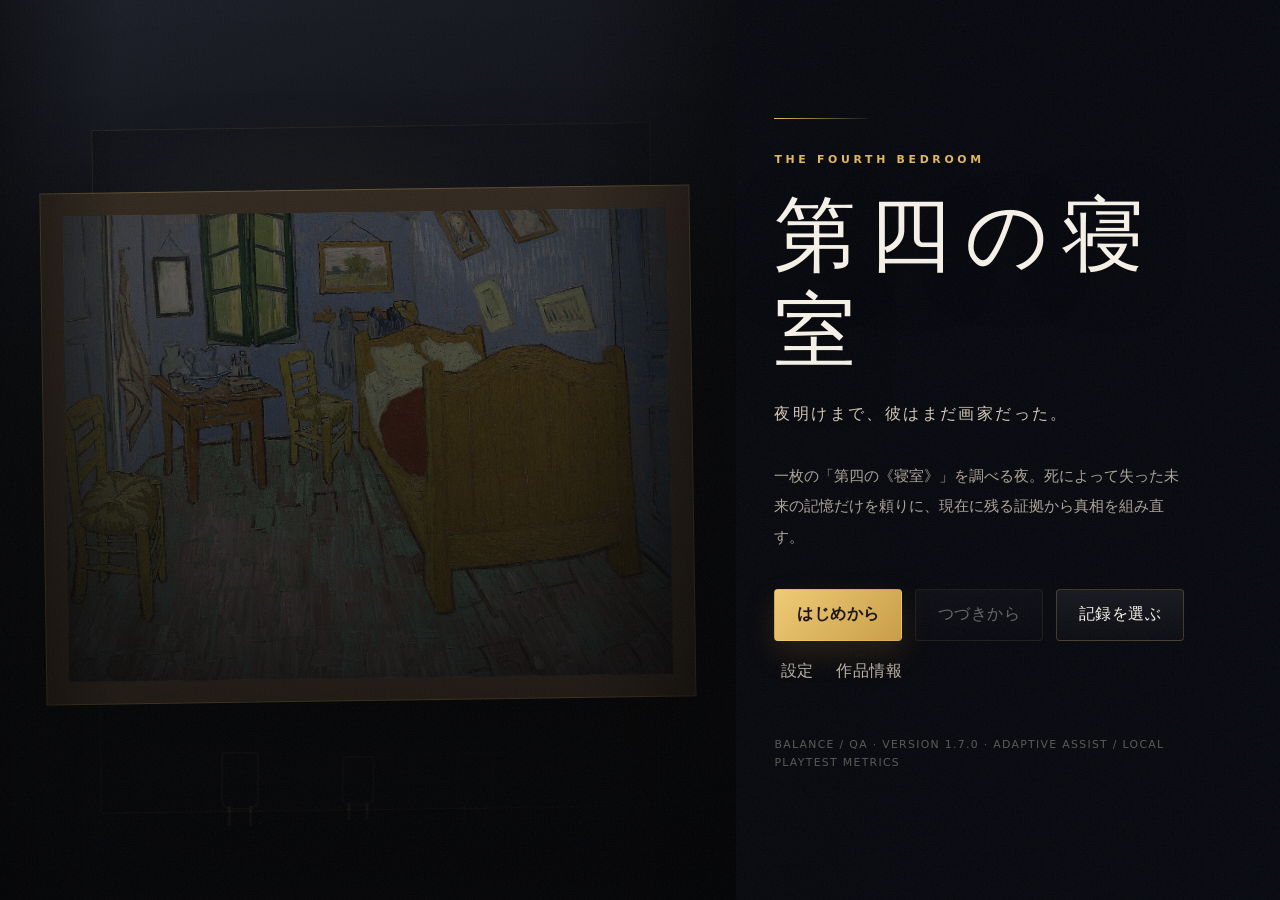
==== site/index.html @ 507192be "Add files via upload" ====
<!doctype html>
<html lang="ja">
<head>
  <meta charset="utf-8">
  <meta name="viewport" content="width=device-width, initial-scale=1, viewport-fit=cover">
  <meta name="theme-color" content="#11121a">
  <meta name="color-scheme" content="dark">
  <meta property="og:type" content="website">
  <meta property="og:locale" content="ja_JP">
  <meta property="og:title" content="第四の寝室">
  <meta property="og:description" content="実在する名画とその作者をめぐる、死に戻り型美術史サスペンス。">
  <link rel="icon" href="favicon.svg" type="image/svg+xml">
  <link rel="manifest" href="site.webmanifest">
  <meta name="description" content="実在する名画とその作者をめぐる、死に戻り型美術史サスペンス『第四の寝室』ブラウザゲーム。">
  <title>第四の寝室 — Production 1.7</title>
  <link rel="stylesheet" href="styles.css">
</head>
<body>
  <noscript>このゲームにはJavaScriptが必要です。</noscript>
  <main id="app" aria-live="polite">
    <section id="title-screen" class="screen title-screen">
      <div class="title-art" aria-hidden="true">
        <div class="paint-frame"><img src="assets/fourth-bedroom-base.webp" alt=""></div>
        <span class="title-chair chair-a"></span><span class="title-chair chair-b"></span><span class="title-chair chair-c"></span>
      </div>
      <div class="title-copy">
        <p class="eyebrow">THE FOURTH BEDROOM</p>
        <h1>第四の寝室</h1>
        <p class="subtitle">夜明けまで、彼はまだ画家だった。</p>
        <p class="title-intro">一枚の「第四の《寝室》」を調べる夜。死によって失った未来の記憶だけを頼りに、現在に残る証拠から真相を組み直す。</p>
        <div class="title-actions">
          <button id="new-game" class="primary">はじめから</button>
          <button id="continue-game">つづきから</button>
          <button id="title-load">記録を選ぶ</button>
        </div>
        <div class="title-sub-actions">
          <button id="title-settings" class="text-button">設定</button>
          <button id="title-credits" class="text-button">作品情報</button>
        </div>
        <p class="version">BALANCE / QA · VERSION 1.7.0 · ADAPTIVE ASSIST / LOCAL PLAYTEST METRICS</p>
      </div>
    </section>

    <section id="game-screen" class="screen game-screen hidden">
      <div id="scene" class="scene bg-train" data-tone="warm">
        <div class="scene-layer scene-back"></div>
        <div class="scene-layer scene-mid"></div>
        <div class="scene-layer scene-front"></div>
        <div id="painting-stage" class="painting-stage hidden" aria-label="調査対象の絵画">
          <img id="painting-image" src="assets/fourth-bedroom-base.webp" alt="フィンセント・ファン・ゴッホの寝室をもとにした第四版候補">
          <div class="fourth-overlay night-window"></div>
          <div class="fourth-overlay third-chair"><span></span></div>
          <div class="fourth-overlay mystery-portrait"></div>
          <div class="fourth-overlay keyhole"></div>
        </div>
        <div id="character-layer" class="character-layer" aria-hidden="true"></div>
        <div id="hotspot-layer" class="hotspot-layer"></div>
        <div id="smoke-layer" class="smoke-layer"></div>
        <div class="vignette"></div>
      </div>

      <div id="chapter-card" class="chapter-card hidden" aria-hidden="true">
        <p id="chapter-card-kicker" class="eyebrow">CHAPTER</p>
        <h2 id="chapter-card-title"></h2>
        <p id="chapter-card-subtitle"></p>
      </div>
      <div id="place-card" class="place-card hidden" aria-live="polite">
        <strong id="place-card-location"></strong>
        <span id="place-card-time"></span>
      </div>
      <div id="beat-card" class="beat-card hidden" aria-live="polite">
        <span>SCENE</span>
        <strong id="beat-card-text"></strong>
      </div>

      <header class="hud">
        <div class="hud-location">
          <p id="chapter-label">PROLOGUE</p>
          <p><span id="location-label">—</span><span class="dot">·</span><span id="time-label">—</span></p>
          <div class="story-progress" aria-hidden="true"><span id="story-progress-fill"></span></div>
        </div>
        <div class="hud-right">
          <span id="loop-label" class="loop-label">記録 01</span>
          <span id="progress-label" class="progress-label">0%</span>
          <button id="auto-toggle" class="mode-button" aria-pressed="false">AUTO</button>
          <button id="skip-toggle" class="mode-button" aria-pressed="false">SKIP</button>
          <button id="ui-toggle" class="mode-button" aria-label="UIを隠す">UI</button>
          <button id="audio-toggle" aria-label="音声切替">音</button>
          <button id="menu-button" aria-label="メニュー">≡</button>
        </div>
      </header>

      <section id="dialogue-panel" class="dialogue-panel" tabindex="0">
        <div class="speaker-row">
          <span id="speaker-name" class="speaker-name"></span>
          <span id="emotion-label" class="emotion-label"></span>
        </div>
        <p id="dialogue-text" class="dialogue-text"></p>
        <div class="dialogue-status">
          <span id="read-status"></span>
          <span class="advance-mark" aria-hidden="true">▾</span>
        </div>
      </section>

      <section id="choice-panel" class="choice-panel hidden" aria-label="選択肢"></section>

      <section id="investigation-panel" class="investigation-panel hidden">
        <div>
          <span class="investigation-icon">◎</span>
          <strong id="investigation-title">調査</strong>
          <p id="investigation-progress"></p>
        </div>
        <div class="investigation-actions">
          <button id="investigation-hint" class="hint-button" type="button">観察の手引き</button>
          <button id="finish-investigation" class="primary" disabled>調査を終える</button>
        </div>
      </section>

      <div id="toast" class="toast hidden" role="status"></div>
      <button id="restore-ui" class="restore-ui hidden" aria-label="UIを再表示">UIを表示</button>
    </section>

    <section id="gameover-screen" class="screen gameover-screen hidden">
      <div class="gameover-visual"><div class="lost-color"></div></div>
      <div class="gameover-content">
        <p class="eyebrow">OBSERVATION LOST</p>
        <div class="death-counter" id="death-counter"></div>
        <h2 id="gameover-title">GAME OVER</h2>
        <div id="gameover-body"></div>
        <div class="gameover-actions">
          <button id="return-button" class="primary">記録点へ戻る</button>
          <button id="gameover-notebook">観察手帳</button>
        </div>
      </div>
    </section>

    <section id="ending-screen" class="screen ending-screen hidden">
      <div class="ending-painting"><img src="assets/the-bedroom-1889.webp" alt="フィンセント・ファン・ゴッホ《寝室》1889年版"></div>
      <div class="ending-content">
        <p class="eyebrow">CHAPTER COMPLETE</p>
        <h2>記録は次の層へ続く。</h2>
        <p id="ending-summary"></p>
        <div class="ending-stats" id="ending-stats"></div>
        <button id="restart-demo" class="primary">最初から遊ぶ</button>
        <button id="return-title">タイトルへ</button>
      </div>
    </section>

    <dialog id="menu-dialog" class="modal">
      <div class="modal-header"><h2>メニュー</h2><button class="close-modal" aria-label="閉じる">×</button></div>
      <div class="menu-grid">
        <button data-open="notebook">観察手帳</button>
        <button data-open="log">会話ログ</button>
        <button data-open="saves">記録／読込</button>
        <button data-open="settings">設定</button>
        <button data-open="playtest">プレイ記録</button>
        <button id="manual-save">クイック保存</button>
        <button id="go-title">タイトルへ</button>
      </div>
      <div class="menu-status" id="menu-status"></div>
    </dialog>

    <dialog id="notebook-dialog" class="modal wide-modal">
      <div class="modal-header"><h2>観察手帳</h2><button class="close-modal" aria-label="閉じる">×</button></div>
      <div class="notebook-tools">
        <input id="notebook-search" type="search" placeholder="記録を検索" aria-label="観察手帳を検索">
        <select id="notebook-filter" aria-label="分類で絞り込む"><option value="all">すべての分類</option></select>
        <span id="notebook-count"></span>
      </div>
      <div id="notebook-content" class="notebook-content"></div>
    </dialog>

    <dialog id="log-dialog" class="modal wide-modal">
      <div class="modal-header"><h2>会話ログ</h2><button class="close-modal" aria-label="閉じる">×</button></div>
      <div class="log-tools"><input id="log-search" type="search" placeholder="会話を検索" aria-label="会話ログを検索"></div>
      <div id="log-content" class="log-content"></div>
    </dialog>

    <dialog id="saves-dialog" class="modal wide-modal">
      <div class="modal-header"><h2>記録／読込</h2><button class="close-modal" aria-label="閉じる">×</button></div>
      <p class="modal-note">オートセーブに加え、任意の3枠へ記録できます。選択肢や調査の直前にも保存可能です。</p>
      <div id="save-slots" class="save-slots"></div>
    </dialog>

    <dialog id="settings-dialog" class="modal settings-modal">
      <div class="modal-header"><h2>設定</h2><button class="close-modal" aria-label="閉じる">×</button></div>
      <div class="settings-grid">
        <label>文字表示速度
          <input id="text-speed" type="range" min="0" max="35" value="15">
        </label>
        <label>AUTO待ち時間
          <input id="auto-delay" type="range" min="450" max="2400" step="50" value="1150">
        </label>
        <label>文字サイズ
          <input id="font-size" type="range" min="15" max="24" value="18">
        </label>
        <label>行間
          <input id="line-height" type="range" min="16" max="23" value="19">
        </label>
        <label>文章パネル濃度
          <input id="panel-opacity" type="range" min="60" max="98" value="90">
        </label>
        <label>環境音量
          <input id="ambient-volume" type="range" min="0" max="100" value="65">
        </label>
        <label>効果音量
          <input id="sfx-volume" type="range" min="0" max="100" value="70">
        </label>
      </div>
      <label class="check-row"><input id="reduce-motion" type="checkbox"> 演出を抑える</label>
      <label class="check-row"><input id="ambient-enabled" type="checkbox" checked> 環境音を使う</label>
      <label class="check-row"><input id="high-contrast" type="checkbox"> 高コントラスト表示</label>
      <label class="select-row">観察補助
        <select id="assist-mode">
          <option value="off">観察重視（補助なし）</option>
          <option value="standard" selected>標準（任意ヒント）</option>
          <option value="story">物語重視（早めの補助）</option>
        </select>
      </label>
      <label class="check-row"><input id="skip-read-only" type="checkbox" checked> SKIPは既読文章だけにする</label>
      <p class="help">Enter / Space：文章を進める　1〜9：選択肢　A：AUTO　S：SKIP　H：UI表示切替　G：調査ヒント　Esc：メニュー　N：手帳　L：ログ</p>
    </dialog>

    <dialog id="playtest-dialog" class="modal wide-modal">
      <div class="modal-header"><h2>プレイ記録</h2><button class="close-modal" aria-label="閉じる">×</button></div>
      <p class="modal-note">この記録は端末内だけに保存され、外部へ送信されません。章ごとの滞在時間、死亡、パズル再試行、ヒント使用を確認できます。</p>
      <div id="playtest-summary" class="playtest-summary"></div>
      <div class="playtest-actions">
        <button id="export-playtest" class="primary" type="button">JSONを書き出す</button>
        <button id="reset-playtest" type="button">計測だけリセット</button>
      </div>
    </dialog>

    <dialog id="credits-dialog" class="modal wide-modal">
      <div class="modal-header"><h2>作品情報</h2><button class="close-modal" aria-label="閉じる">×</button></div>
      <div class="credits-copy">
        <p>『第四の寝室』は、フィンセント・ファン・ゴッホの《寝室》と書簡を土台にしたフィクションです。ゲーム内の「第四版」、マルタ、アンドレ、現代の研究所をめぐる事件は創作です。</p>
        <p>史実と創作を混同させないため、真筆・再制作・後世の加筆・経年変化を物語上でも分けて扱います。</p>
        <p>使用画像の出典と利用条件は同梱の <code>CREDITS_AND_SOURCES.md</code> に記載しています。</p>
      </div>
    </dialog>
  </main>
  <script src="data/game-data.js"></script>
  <script src="game.js"></script>
</body>
</html>
---- site/styles.css ----
:root{
  --bg:#0c0e15;
  --panel:rgba(14,16,24,.92);
  --panel-soft:rgba(20,23,34,.78);
  --line:rgba(255,255,255,.14);
  --text:#f3efe7;
  --muted:#b7b2a8;
  --accent:#d6b46c;
  --danger:#9d2f35;
  --purple:#776b9e;
  --font-size:18px;
  --safe-bottom:max(18px, env(safe-area-inset-bottom));
}
*{box-sizing:border-box}
html,body{height:100%;margin:0;background:var(--bg);color:var(--text);font-family:"Yu Mincho","Hiragino Mincho ProN","Noto Serif JP",serif;overflow:hidden}
button,input{font:inherit}
button{border:1px solid var(--line);color:var(--text);background:rgba(16,18,27,.84);border-radius:12px;padding:.78rem 1.1rem;cursor:pointer;transition:.2s ease}
button:hover{border-color:rgba(214,180,108,.68);background:rgba(35,32,31,.94)}
button:focus-visible,input:focus-visible{outline:2px solid var(--accent);outline-offset:3px}
button.primary{background:var(--accent);color:#1a1711;border-color:transparent;font-weight:700}
button.primary:hover{filter:brightness(1.08)}
button:disabled{opacity:.4;cursor:not-allowed}
.hidden{display:none!important}
.screen{position:fixed;inset:0}
.eyebrow{letter-spacing:.25em;font:600 .72rem/1.5 system-ui,sans-serif;color:var(--accent);text-transform:uppercase}
.text-button{border:0;background:transparent;padding:.4rem;color:var(--muted)}

/* title */
.title-screen{display:grid;grid-template-columns:minmax(0,1.3fr) minmax(360px,.7fr);background:radial-gradient(circle at 25% 35%,#26253a 0,#11131d 42%,#080a10 100%)}
.title-art{position:relative;display:grid;place-items:center;overflow:hidden}
.paint-frame{width:min(76%,820px);aspect-ratio:1.27;border:18px solid #382c20;box-shadow:0 32px 90px #000, inset 0 0 0 3px #8d7347;transform:rotate(-1.4deg);position:relative}
.paint-frame:after{content:"";position:absolute;inset:0;background:linear-gradient(180deg,rgba(8,9,16,.1),rgba(6,7,13,.62));mix-blend-mode:multiply}
.paint-frame img{width:100%;height:100%;object-fit:cover;display:block}
.title-chair{position:absolute;border:2px solid rgba(214,180,108,.42);width:34px;height:50px;border-radius:4px 4px 10px 10px;bottom:16%;opacity:.65}
.title-chair:before,.title-chair:after{content:"";position:absolute;width:3px;height:20px;background:currentColor;bottom:-18px}
.title-chair:before{left:5px}.title-chair:after{right:5px}
.chair-a{left:27%}.chair-b{left:42%;transform:scale(.86)}.chair-c{left:57%;opacity:.22;filter:blur(.3px)}
.title-copy{display:flex;flex-direction:column;justify-content:center;padding:8vw 6vw 8vw 2vw;z-index:2}
.title-copy h1{font-size:clamp(3.2rem,7vw,7rem);font-weight:500;letter-spacing:.12em;margin:.1em 0}
.subtitle{font-size:clamp(1rem,1.5vw,1.3rem);color:var(--muted);letter-spacing:.12em}
.title-actions{display:flex;gap:.8rem;margin-top:2rem;flex-wrap:wrap}
.version{margin-top:3rem;color:#77766f;font:500 .68rem/1.6 system-ui,sans-serif;letter-spacing:.12em}

/* game */
.game-screen{background:#080a10;user-select:none}
.scene{position:absolute;inset:0;overflow:hidden;background:#151824;transition:background .8s ease,filter .5s ease}
.scene-layer{position:absolute;inset:0;pointer-events:none}
.scene-back{background:linear-gradient(180deg,#24273a,#10121b)}
.scene-mid{opacity:.88}.scene-front{opacity:.92}
.vignette{position:absolute;inset:0;pointer-events:none;background:radial-gradient(circle at 50% 46%,transparent 24%,rgba(3,4,9,.18) 58%,rgba(3,4,9,.82) 100%)}
.scene:after{content:"";position:absolute;inset:0;pointer-events:none;opacity:.12;background-image:url("data:image/svg+xml,%3Csvg xmlns='http://www.w3.org/2000/svg' width='120' height='120' viewBox='0 0 120 120'%3E%3Cfilter id='n'%3E%3CfeTurbulence type='fractalNoise' baseFrequency='.8' numOctaves='3' stitchTiles='stitch'/%3E%3C/filter%3E%3Crect width='100%25' height='100%25' filter='url(%23n)' opacity='.4'/%3E%3C/svg%3E");mix-blend-mode:soft-light}

/* background illustrations */
.bg-train .scene-back{background:linear-gradient(180deg,#d88755 0,#b65841 30%,#392b37 64%,#121521 100%)}
.bg-train .scene-mid:before{content:"";position:absolute;left:5%;right:5%;top:12%;height:58%;border:12px solid #242630;border-radius:24px;background:linear-gradient(180deg,rgba(226,139,77,.92),rgba(75,50,64,.92) 55%,#1b1e2a 56%);box-shadow:inset 0 0 0 5px #60626c}
.bg-train .scene-mid:after{content:"";position:absolute;left:0;right:0;bottom:0;height:32%;background:linear-gradient(180deg,#232530,#0c0f17)}
.bg-train .scene-front:before{content:"";position:absolute;left:16%;bottom:10%;width:25%;height:18%;border-radius:10px;background:#363845;box-shadow:55vw 0 0 #363845}
.bg-arles .scene-back,.bg-avenue .scene-back,.bg-alley .scene-back{background:linear-gradient(180deg,#4a6691 0,#a06b65 45%,#302b39 46%,#151722 100%)}
.bg-arles .scene-mid:before,.bg-avenue .scene-mid:before,.bg-alley .scene-mid:before{content:"";position:absolute;left:0;right:0;bottom:18%;height:45%;background:linear-gradient(90deg,#d4b77e 0 14%,#a67755 14% 30%,#cfb98b 30% 48%,#8d6554 48% 66%,#c2a673 66% 84%,#775548 84%);clip-path:polygon(0 24%,12% 0,19% 23%,31% 8%,42% 27%,53% 2%,62% 25%,75% 8%,85% 28%,95% 10%,100% 30%,100% 100%,0 100%)}
.bg-alley .scene-mid{filter:brightness(.55)}
.bg-avenue .scene-front:before{content:"";position:absolute;left:10%;right:10%;bottom:0;height:34%;background:linear-gradient(90deg,transparent 49%,rgba(243,211,136,.4) 50%,transparent 51%),linear-gradient(180deg,#4a4141,#171920);clip-path:polygon(0 35%,100% 20%,100% 100%,0 100%)}
.bg-instituteExterior .scene-back{background:linear-gradient(180deg,#18223b,#0b0e16 68%)}
.bg-instituteExterior .scene-mid:before{content:"";position:absolute;left:12%;right:12%;bottom:8%;height:70%;background:#d7d0bd;clip-path:polygon(0 16%,16% 16%,20% 0,24% 16%,100% 16%,100% 100%,0 100%);box-shadow:inset 0 -180px 0 rgba(35,37,44,.34)}
.bg-instituteExterior .scene-mid:after{content:"";position:absolute;left:20%;right:20%;bottom:10%;height:35%;background:repeating-linear-gradient(90deg,transparent 0 12%,#171a22 12% 16%)}
.bg-loadingBay .scene-back,.bg-corridor .scene-back,.bg-equipment .scene-back,.bg-archive .scene-back,.bg-labPainting .scene-back,.bg-scan .scene-back,.bg-infrared .scene-back,.bg-scanSafe .scene-back,.bg-screenGlow .scene-back{background:linear-gradient(180deg,#30323b,#12151c)}
.bg-loadingBay .scene-mid:before{content:"";position:absolute;left:5%;right:5%;top:10%;bottom:12%;background:linear-gradient(90deg,#777465 0 17%,#292c34 17% 82%,#777465 82%);border-top:14px solid #1c2029;box-shadow:inset 0 0 70px #080a0f}
.bg-corridor .scene-mid:before{content:"";position:absolute;left:7%;right:7%;top:8%;bottom:7%;background:linear-gradient(90deg,#c1b9a8 0 22%,#2b3038 22% 24%,#c6bfaf 24% 76%,#2b3038 76% 78%,#b9b2a3 78%);clip-path:polygon(0 0,100% 0,86% 100%,14% 100%)}
.bg-corridor .scene-mid:after{content:"";position:absolute;left:37%;top:14%;width:26%;height:62%;background:#777b83;border:5px solid #24272e}
.bg-breakRoom .scene-back{background:linear-gradient(180deg,#5c5b58,#202229)}
.bg-breakRoom .scene-mid:before{content:"";position:absolute;left:7%;right:7%;top:9%;bottom:9%;background:linear-gradient(180deg,#bdb8aa 0 62%,#55555b 62%);box-shadow:inset 0 0 70px rgba(0,0,0,.42)}
.bg-breakRoom .scene-mid:after{content:"";position:absolute;left:15%;top:16%;width:58%;height:30%;background:repeating-linear-gradient(90deg,#d8d2c3 0 31%,#2b2930 31% 33%);border:8px solid #4a453c}
.bg-courtyard .scene-back{background:linear-gradient(180deg,#17284a,#171c28 58%,#0a0d14)}
.bg-courtyard .scene-mid:before{content:"";position:absolute;left:7%;right:7%;top:10%;bottom:0;border:26px solid #b8aa8e;border-bottom:0;background:radial-gradient(circle at 50% 75%,#171a20 0 7%,transparent 7%),linear-gradient(180deg,transparent 0 64%,#33343a 64%)}
.bg-courtyard .scene-mid:after{content:"";position:absolute;left:48%;top:8%;width:10%;height:56%;background:linear-gradient(90deg,#3a2b25,#786a42,#33241e);clip-path:polygon(40% 0,65% 0,62% 55%,100% 100%,0 100%,42% 55%)}
.bg-equipment .scene-mid:before{content:"";position:absolute;left:8%;top:10%;width:40%;height:72%;background:#333943;border:6px solid #171a20;box-shadow:inset 0 0 0 2px #686d77}
.bg-equipment .scene-mid:after{content:"";position:absolute;right:8%;top:14%;width:38%;height:64%;background:repeating-linear-gradient(180deg,#252a32 0 12%,#4b515d 12% 14%);border:5px solid #16191f}
.bg-labPainting .scene-mid:before,.bg-scan .scene-mid:before,.bg-infrared .scene-mid:before,.bg-scanSafe .scene-mid:before,.bg-screenGlow .scene-mid:before{content:"";position:absolute;left:4%;right:4%;top:7%;bottom:7%;background:linear-gradient(180deg,#e5e5df 0 74%,#777a80 74%);box-shadow:inset 0 0 80px rgba(0,0,0,.38)}
.bg-archive .scene-mid:before{content:"";position:absolute;left:6%;right:6%;top:8%;bottom:8%;background:linear-gradient(180deg,#6f6557,#272830 70%)}
.bg-archive .scene-mid:after{content:"";position:absolute;left:12%;right:12%;bottom:12%;height:38%;background:#6f5941;clip-path:polygon(0 22%,100% 0,96% 100%,4% 100%)}
.bg-blackout .scene-back{background:#010205}.bg-blackout .scene-mid{display:none}
.bg-emergency .scene-back,.bg-smoke .scene-back{background:linear-gradient(180deg,#1b0e12,#08090d)}
.bg-emergency .scene-mid:before,.bg-smoke .scene-mid:before{content:"";position:absolute;inset:0;background:repeating-linear-gradient(90deg,transparent 0 15%,rgba(145,27,32,.16) 15% 16%)}
.bg-electric .scene-back{background:radial-gradient(circle at 55% 46%,#bfe9ff 0,#345d87 12%,#0b101a 38%,#030407 100%)}
.bg-portal .scene-back{background:radial-gradient(ellipse at 50% 48%,#e5c77b 0,#795e42 22%,#151522 56%,#05060b 100%)}
.bg-darkGallery .scene-back{background:linear-gradient(180deg,#171923,#07080d)}

.painting-stage{position:absolute;left:50%;top:48%;width:min(46vw,670px);aspect-ratio:1.27;transform:translate(-50%,-50%);border:15px solid #392d20;box-shadow:0 30px 85px #000,inset 0 0 0 3px #8f7547;z-index:4;overflow:hidden}
.painting-stage img{width:100%;height:100%;object-fit:cover;display:block;filter:saturate(.88) brightness(.72)}
.fourth-overlay{position:absolute;pointer-events:none}
.night-window{left:22%;top:4%;width:24%;height:31%;background:linear-gradient(180deg,rgba(4,7,20,.92),rgba(18,20,35,.76));clip-path:polygon(15% 10%,87% 3%,84% 88%,18% 94%);mix-blend-mode:multiply}
.third-chair{left:47%;top:54%;width:15%;height:28%;border:6px solid rgba(126,93,32,.85);border-radius:8px 8px 20px 20px;transform:skewY(-5deg);opacity:.88}
.third-chair:before,.third-chair:after{content:"";position:absolute;width:7px;height:40%;bottom:-35%;background:#735520}.third-chair:before{left:12%}.third-chair:after{right:12%}
.mystery-portrait{left:64%;top:8%;width:14%;height:20%;background:radial-gradient(circle at 50% 35%,#d3b18f 0 15%,#4b3030 16% 31%,#20191c 32% 70%,#e3d8c2 71%);border:7px solid #69502c;transform:rotate(7deg);filter:brightness(.7)}
.keyhole{left:6.5%;top:49%;width:10px;height:18px;background:#110d0d;border-radius:50% 50% 40% 40%;box-shadow:0 0 10px rgba(0,0,0,.8)}

.bg-bedRoomWorld .scene-back,.bg-bedroomWorld .scene-back,.bg-bedroomCrumble .scene-back{background-image:linear-gradient(rgba(92,67,119,.12),rgba(67,43,79,.14)),url('assets/the-bedroom-1889.webp');background-size:cover;background-position:center;filter:saturate(1.08)}
.bg-bedroomWorld .scene-back{background-image:linear-gradient(rgba(101,70,129,.22),rgba(81,56,101,.12)),url('assets/the-bedroom-1889.webp')}
.bg-bedroomCrumble .scene-back{background-image:linear-gradient(90deg,transparent 0 54%,rgba(247,245,232,.76) 86%,#fff 100%),url('assets/the-bedroom-1889.webp')}
.bg-unpainted .scene-back{background:linear-gradient(120deg,#fff,#e8e3d8 48%,#fdfcf8)}

/* character silhouettes */
.character-layer{position:absolute;inset:0;z-index:5;pointer-events:none}
.character-card{position:absolute;bottom:19%;width:min(27vw,360px);height:min(62vh,650px);filter:drop-shadow(0 20px 35px rgba(0,0,0,.6));transition:.35s ease}
.character-card.left{left:4%}.character-card.right{right:4%}.character-card.center{left:50%;transform:translateX(-50%)}
.character-card svg{width:100%;height:100%;overflow:visible}
.character-card.dim{opacity:.58;filter:grayscale(.35) drop-shadow(0 20px 35px rgba(0,0,0,.6))}

.hud{position:absolute;z-index:20;left:0;right:0;top:0;display:flex;justify-content:space-between;align-items:flex-start;padding:max(16px,env(safe-area-inset-top)) 22px 12px;background:linear-gradient(180deg,rgba(4,5,10,.88),rgba(4,5,10,0));font-family:system-ui,sans-serif;font-size:.76rem;letter-spacing:.08em;text-shadow:0 1px 6px #000}
.hud p{margin:.15rem 0}.hud #chapter-label{color:var(--accent);font-weight:800;letter-spacing:.18em}.dot{margin:0 .5em;color:#777}.hud-right{display:flex;gap:.55rem;align-items:center}.hud-right button{padding:.42rem .62rem;border-radius:9px;background:rgba(10,12,18,.68)}
.loop-label{padding:.35rem .55rem;border:1px solid var(--line);border-radius:999px;color:var(--muted)}

.dialogue-panel{position:absolute;z-index:30;left:50%;bottom:var(--safe-bottom);transform:translateX(-50%);width:min(92vw,1040px);min-height:154px;background:linear-gradient(180deg,rgba(17,19,28,.94),rgba(9,11,17,.97));border:1px solid rgba(255,255,255,.17);border-radius:18px;padding:20px 28px 24px;box-shadow:0 20px 80px rgba(0,0,0,.65);backdrop-filter:blur(10px);cursor:pointer}
.speaker-row{min-height:1.6rem;display:flex;gap:.7rem;align-items:baseline}.speaker-name{color:var(--accent);font-size:.92rem;font-weight:700;letter-spacing:.08em}.emotion-label{color:var(--muted);font-size:.72rem;font-family:system-ui,sans-serif}
.dialogue-text{font-size:var(--font-size);line-height:1.95;letter-spacing:.035em;margin:.2rem 0 0;white-space:pre-line;text-shadow:0 1px 4px #000;max-height:28vh;overflow:auto;scrollbar-width:thin}
.advance-mark{position:absolute;right:20px;bottom:12px;color:var(--accent);animation:bob 1.1s ease-in-out infinite}
@keyframes bob{50%{transform:translateY(4px)}}

.choice-panel{position:absolute;z-index:38;left:50%;bottom:calc(var(--safe-bottom) + 178px);transform:translateX(-50%);width:min(88vw,860px);display:grid;gap:10px}
.choice-panel button{text-align:left;padding:15px 18px;background:linear-gradient(90deg,rgba(22,25,36,.95),rgba(14,16,24,.92));box-shadow:0 8px 25px rgba(0,0,0,.42)}
.choice-panel button:before{content:"◆";color:var(--accent);margin-right:.75em;font-size:.7em}

.investigation-panel{position:absolute;z-index:32;left:50%;top:80px;transform:translateX(-50%);width:min(92vw,800px);display:flex;align-items:center;justify-content:space-between;gap:1rem;padding:12px 16px;border-radius:14px;background:rgba(11,13,20,.9);border:1px solid var(--line);font-family:system-ui,sans-serif}
.investigation-panel p{margin:.2rem 0 0;color:var(--muted);font-size:.8rem}.investigation-icon{color:var(--accent);margin-right:.5rem}
.hotspot-layer{position:absolute;inset:0;z-index:18;pointer-events:none}
.hotspot{position:absolute;border:1px solid rgba(214,180,108,.18);background:rgba(214,180,108,.035);border-radius:12px;pointer-events:auto;cursor:crosshair;transition:.2s ease}
.hotspot:before{content:"";position:absolute;left:50%;top:50%;width:10px;height:10px;border:1px solid rgba(214,180,108,.85);border-radius:50%;transform:translate(-50%,-50%);box-shadow:0 0 0 5px rgba(214,180,108,.12),0 0 18px rgba(214,180,108,.45)}
.hotspot:hover{background:rgba(214,180,108,.12);border-color:rgba(214,180,108,.62)}
.hotspot.found{border-color:rgba(145,188,145,.45);background:rgba(103,160,116,.1)}
.hotspot.found:before{background:#87b28c;border-color:#d8f1d9;box-shadow:0 0 0 5px rgba(103,160,116,.16)}
.hotspot-label{position:absolute;left:50%;bottom:calc(100% + 6px);transform:translateX(-50%);padding:.32rem .5rem;border-radius:7px;background:rgba(5,6,10,.88);color:#eee;white-space:nowrap;font:600 .72rem/1 system-ui,sans-serif;opacity:0;transition:.2s}
.hotspot:hover .hotspot-label{opacity:1}

.toast{position:absolute;z-index:60;left:50%;top:17%;transform:translateX(-50%);width:min(84vw,640px);padding:16px 20px;border:1px solid rgba(214,180,108,.42);border-radius:14px;background:rgba(10,12,18,.94);box-shadow:0 15px 50px rgba(0,0,0,.65);font-size:calc(var(--font-size) - 2px);line-height:1.75;text-align:center}
.toast.evidence:before{content:"観察手帳に記録\A";white-space:pre;color:var(--accent);font:700 .68rem/1.8 system-ui,sans-serif;letter-spacing:.16em}

.smoke-layer{position:absolute;inset:0;z-index:15;pointer-events:none;opacity:0;background:radial-gradient(ellipse at 50% 100%,rgba(37,38,43,.92),rgba(10,11,14,.2) 55%,transparent 75%);transition:opacity 2s}
.bg-smoke .smoke-layer,.bg-emergency .smoke-layer{opacity:.75;animation:smokePulse 4s ease-in-out infinite}
@keyframes smokePulse{50%{opacity:.94;transform:scale(1.04)}}

/* game over / ending */
.gameover-screen{background:#030407;display:grid;grid-template-columns:1fr minmax(360px,.8fr)}
.gameover-visual{position:relative;background:linear-gradient(180deg,#2c0f15,#050507);overflow:hidden}
.lost-color{position:absolute;inset:0;background:radial-gradient(circle at 42% 35%,#8d3137 0,#291018 26%,#050508 64%);animation:drain 5s ease forwards}
@keyframes drain{to{filter:grayscale(1);opacity:.45}}
.gameover-content{padding:8vh 7vw;display:flex;flex-direction:column;justify-content:center}.gameover-content h2{font-size:clamp(2.5rem,6vw,5.8rem);font-weight:400;margin:.1em 0 .4em;color:#d9d1c2}.gameover-content h3{font-family:system-ui,sans-serif;font-size:.9rem;color:var(--accent);margin:1.6rem 0 .5rem}.gameover-content p,.gameover-content li{line-height:1.75;color:#c8c3b8}.gameover-content ul{padding-left:1.2rem}.gameover-content button{align-self:flex-start;margin-top:1.5rem}
.ending-screen{background:linear-gradient(90deg,#0b0d14,#1b1922);display:grid;grid-template-columns:1.15fr .85fr}.ending-painting{display:grid;place-items:center;padding:6vw}.ending-painting img{max-width:100%;max-height:78vh;border:16px solid #392c20;box-shadow:0 30px 80px #000}.ending-content{display:flex;flex-direction:column;justify-content:center;padding:7vw 7vw 7vw 1vw}.ending-content h2{font-size:clamp(2rem,4vw,4.3rem);font-weight:500}.ending-content p{line-height:1.9;color:#cac5ba}.ending-stats{display:grid;grid-template-columns:repeat(3,1fr);gap:.7rem;margin:1.5rem 0}.stat{padding:1rem;border:1px solid var(--line);border-radius:12px}.stat strong{display:block;font-size:1.5rem;color:var(--accent)}

/* modals */
.modal{width:min(90vw,660px);max-height:82vh;border:1px solid var(--line);border-radius:18px;background:#11141d;color:var(--text);padding:0;box-shadow:0 30px 100px #000}.modal::backdrop{background:rgba(0,0,0,.72);backdrop-filter:blur(4px)}
.wide-modal{width:min(92vw,900px)}.modal-header{position:sticky;top:0;display:flex;justify-content:space-between;align-items:center;padding:16px 20px;background:#151823;border-bottom:1px solid var(--line);z-index:2}.modal-header h2{margin:0;font-size:1.1rem}.close-modal{border:0;background:transparent;font-size:1.4rem;padding:.25rem .5rem}.menu-grid{display:grid;grid-template-columns:1fr 1fr;gap:.8rem;padding:20px}.notebook-content,.log-content{padding:20px;overflow:auto;max-height:68vh}.note-group{margin-bottom:1.4rem}.note-group h3{color:var(--accent);font-size:.84rem;letter-spacing:.12em;font-family:system-ui,sans-serif}.note-item{padding:12px 14px;border-left:2px solid rgba(214,180,108,.42);background:rgba(255,255,255,.025);margin:.5rem 0}.note-item strong{display:block;margin-bottom:.35rem}.note-item p{margin:0;color:#c7c2b7;line-height:1.7;font-size:.92rem}.log-entry{padding:.65rem 0;border-bottom:1px solid rgba(255,255,255,.07);line-height:1.7}.log-entry b{color:var(--accent);margin-right:.5rem}.modal label{display:block;padding:12px 20px}.modal input[type=range]{display:block;width:100%;margin-top:.6rem}.check-row{display:flex!important;gap:.6rem;align-items:center}.help{padding:0 20px 20px;color:var(--muted);font:500 .8rem/1.6 system-ui,sans-serif}

/* puzzle */
.puzzle-panel{position:absolute;z-index:39;left:50%;top:50%;transform:translate(-50%,-50%);width:min(90vw,760px);background:rgba(12,14,21,.96);border:1px solid var(--line);border-radius:18px;padding:24px;box-shadow:0 30px 90px #000}.puzzle-panel h2{margin-top:0}.puzzle-items{display:grid;grid-template-columns:repeat(3,1fr);gap:12px}.puzzle-item{padding:18px 12px;text-align:center}.puzzle-item.done{border-color:#87b28c;background:rgba(103,160,116,.12)}

/* reduced motion and responsive */
.reduce-motion *{animation:none!important;transition:none!important}
@media (max-width:820px){
  .title-screen,.gameover-screen,.ending-screen{grid-template-columns:1fr}.title-art{position:absolute;inset:0;opacity:.38}.title-copy{padding:12vh 8vw;justify-content:flex-end}.title-copy h1{font-size:3.3rem}.gameover-visual{position:absolute;inset:0;opacity:.45}.gameover-content{z-index:2}.ending-painting{position:absolute;inset:0;opacity:.2}.ending-content{z-index:2;padding:10vh 8vw}.dialogue-panel{width:94vw;min-height:168px;padding:18px 18px 24px}.dialogue-text{line-height:1.8;max-height:31vh}.choice-panel{bottom:calc(var(--safe-bottom) + 190px);width:92vw}.investigation-panel{top:68px;width:94vw}.painting-stage{width:78vw}.character-card{width:48vw;height:54vh;bottom:23%}.character-card.left{left:-8%}.character-card.right{right:-8%}.hud{padding-left:12px;padding-right:12px}.puzzle-items{grid-template-columns:1fr}.menu-grid{grid-template-columns:1fr}}
@media (max-height:650px){.dialogue-panel{min-height:125px;padding:12px 18px 17px}.dialogue-text{line-height:1.55;max-height:26vh}.choice-panel{bottom:155px}.character-card{height:55vh}.investigation-panel{top:54px}}

/* chapter 0.2 backgrounds */
.bg-recovery .scene-back{background:linear-gradient(180deg,#53565d,#171a21)}
.bg-recovery .scene-mid:before{content:"";position:absolute;left:7%;right:7%;top:8%;bottom:8%;background:linear-gradient(180deg,#d4d0c6 0 66%,#555860 66%);box-shadow:inset 0 0 75px rgba(0,0,0,.42)}
.bg-recovery .scene-mid:after{content:"";position:absolute;left:13%;bottom:13%;width:42%;height:18%;background:#76736b;border-radius:8px;box-shadow:44vw -26vh 0 -3vw #e5e0d5}
.bg-guestRoom .scene-back{background:linear-gradient(180deg,#e4bd4e,#b77738 64%,#562f28)}
.bg-guestRoom .scene-mid:before{content:"";position:absolute;left:8%;right:8%;top:8%;bottom:7%;background:linear-gradient(90deg,#e4c94f 0 18%,#7d4c32 18% 20%,#d8bd48 20% 80%,#765038 80% 82%,#d7b945 82%);box-shadow:inset 0 0 80px rgba(70,34,24,.42)}
.bg-guestRoom .scene-mid:after{content:"";position:absolute;left:17%;top:16%;width:22%;height:32%;background:radial-gradient(circle at 25% 28%,#5f4921 0 9%,transparent 10%),radial-gradient(circle at 60% 34%,#735524 0 10%,transparent 11%),radial-gradient(circle at 45% 64%,#6c4d20 0 11%,transparent 12%),#c39129;border:10px solid #6f4528;box-shadow:40vw 7vh 0 -3vw #6b4934}
.bg-yellowHouse .scene-back{background:linear-gradient(180deg,#dfad42,#926038 67%,#3f2926)}
.bg-yellowHouse .scene-mid:before{content:"";position:absolute;left:6%;right:6%;top:8%;bottom:6%;background:linear-gradient(180deg,#d7b443 0 68%,#8d5032 68%);box-shadow:inset 0 0 80px rgba(65,32,22,.44)}
.bg-yellowHouse .scene-mid:after{content:"";position:absolute;left:12%;bottom:15%;width:34%;height:22%;background:#6d4b36;border-radius:8px;box-shadow:46vw -5vh 0 -6vw #4f382d,43vw -30vh 0 -10vw #e6d9b8}
.bg-chairLayer .scene-back{background:linear-gradient(90deg,#b88745 0 49%,#202334 51% 100%)}
.bg-chairLayer .scene-mid:before{content:"";position:absolute;left:7%;top:15%;width:36%;height:55%;background:linear-gradient(180deg,#b7945a,#6d432b);clip-path:polygon(22% 0,78% 0,88% 66%,72% 66%,78% 100%,65% 100%,56% 67%,44% 67%,35% 100%,22% 100%,28% 66%,12% 66%)}
.bg-chairLayer .scene-mid:after{content:"";position:absolute;right:8%;top:14%;width:36%;height:57%;background:linear-gradient(180deg,#4b4d62,#242638);clip-path:polygon(20% 0,80% 0,88% 66%,73% 66%,79% 100%,66% 100%,57% 67%,43% 67%,34% 100%,21% 100%,27% 66%,12% 66%);box-shadow:-23vw 9vh 0 -4vw rgba(191,174,134,.2)}
.bg-keyholeRoom .scene-back{background:radial-gradient(circle at 25% 44%,#c9984a 0,#60422d 30%,#171923 72%)}
.bg-keyholeRoom .scene-mid:before{content:"";position:absolute;left:8%;top:8%;width:30%;height:78%;background:#9a6c39;border:9px solid #4e3427;box-shadow:inset 0 0 60px rgba(0,0,0,.45)}
.bg-keyholeRoom .scene-mid:after{content:"";position:absolute;left:22%;top:44%;width:25px;height:42px;border-radius:50% 50% 38% 38%;background:#100d0f;box-shadow:0 0 0 9px rgba(37,25,20,.5),52vw -15vh 0 15vw rgba(212,197,166,.12)}
.bg-layerCollapse .scene-back{background:linear-gradient(135deg,#e8e4d9 0 12%,#c89c45 12% 35%,#f1eee5 35% 42%,#5f3c2d 42% 58%,#f5f3ec 58% 66%,#7c664f 66% 78%,#f4f1e9 78%)}
.bg-layerCollapse .scene-mid:before{content:"";position:absolute;inset:0;background:repeating-linear-gradient(72deg,transparent 0 12%,rgba(255,255,255,.82) 12.3% 12.9%,transparent 13.2% 22%);mix-blend-mode:screen}
.bg-saintRemy .scene-back{background:linear-gradient(180deg,#8a8894,#5c6070 58%,#32343d)}
.bg-saintRemy .scene-mid:before{content:"";position:absolute;left:8%;right:8%;top:8%;bottom:7%;background:linear-gradient(180deg,#b9b5bd 0 66%,#716657 66%);box-shadow:inset 0 0 80px rgba(0,0,0,.42)}
.bg-saintRemy .scene-mid:after{content:"";position:absolute;right:17%;top:13%;width:22%;height:38%;background:repeating-linear-gradient(90deg,transparent 0 28%,#242631 29% 35%),linear-gradient(180deg,#7e8da0,#d1bd89);border:10px solid #55505a}
.puzzle-panel{max-height:88vh;overflow:auto}
.puzzle-items label{display:block;padding:14px;border:1px solid rgba(255,255,255,.09);border-radius:12px;background:rgba(255,255,255,.025);line-height:1.5}
@media (max-width:820px){.puzzle-panel{top:48%;max-height:82vh;padding:18px}.puzzle-items{gap:8px}.puzzle-items label{padding:10px}}
.gameover-content{max-height:100vh;overflow:auto;padding-bottom:10vh}

/* full-act backgrounds */
.bg-comparisonRoom .scene-back{background:linear-gradient(90deg,#5f6573 0 32%,#7b705f 32% 65%,#b7aa8b 65%)}
.bg-comparisonRoom .scene-mid:before{content:"";position:absolute;inset:8%;background:repeating-linear-gradient(90deg,rgba(255,255,255,.12) 0 1px,transparent 1px 33%),linear-gradient(180deg,#cac4b8 0 68%,#6f6556 68%);box-shadow:inset 0 0 80px rgba(0,0,0,.42)}
.bg-martaWorkshop .scene-back{background:linear-gradient(180deg,#6b7582,#41464e 54%,#24262b)}
.bg-martaWorkshop .scene-mid:before{content:"";position:absolute;inset:7%;background:linear-gradient(180deg,#c1b8a7 0 65%,#756a5c 65%);box-shadow:inset 0 0 90px rgba(0,0,0,.4)}
.bg-martaWorkshop .scene-mid:after{content:"";position:absolute;left:10%;right:10%;top:13%;height:45%;background:repeating-linear-gradient(90deg,transparent 0 15%,rgba(59,53,48,.75) 15% 17%),repeating-linear-gradient(0deg,transparent 0 23%,rgba(74,67,59,.55) 23% 25%)}
.bg-paperArchive .scene-back{background:linear-gradient(180deg,#746b5e,#25272c)}
.bg-paperArchive .scene-mid:before{content:"";position:absolute;left:7%;right:7%;top:7%;bottom:6%;background:repeating-linear-gradient(90deg,#8a755d 0 13%,#302d2a 13% 15%),linear-gradient(180deg,#b8a891,#5e5145);box-shadow:inset 0 0 90px rgba(0,0,0,.48)}
.bg-andreWarehouse .scene-back,.bg-warehouseDeep .scene-back,.bg-warehouseDark .scene-back{background:linear-gradient(180deg,#554538,#1d1b1d 70%,#08090c)}
.bg-andreWarehouse .scene-mid:before,.bg-warehouseDeep .scene-mid:before{content:"";position:absolute;inset:7%;background:repeating-linear-gradient(90deg,#4c4035 0 12%,#171719 12% 14%),repeating-linear-gradient(0deg,rgba(154,126,87,.6) 0 18%,#242022 18% 21%);box-shadow:inset 0 0 100px #09090b}
.bg-warehouseDark .scene-mid{display:none}
.bg-documentLayer .scene-back{background:linear-gradient(135deg,#d2c3a6,#73614d 48%,#171821 49%)}
.bg-documentLayer .scene-mid:before{content:"";position:absolute;inset:8%;background:repeating-linear-gradient(0deg,rgba(44,34,27,.7) 0 2px,transparent 2px 28px),linear-gradient(90deg,rgba(239,226,194,.85) 0 48%,rgba(16,18,25,.75) 48%)}
.bg-provenanceRoom .scene-back{background:linear-gradient(180deg,#4d5058,#171920)}
.bg-provenanceRoom .scene-mid:before{content:"";position:absolute;inset:7%;background:repeating-linear-gradient(90deg,#706557 0 12%,#292a2f 12% 14%),linear-gradient(180deg,#aaa193,#57545a);box-shadow:inset 0 0 75px rgba(0,0,0,.45)}
.bg-fireControl .scene-back{background:linear-gradient(180deg,#353943,#11141a)}
.bg-fireControl .scene-mid:before{content:"";position:absolute;left:9%;right:9%;top:10%;bottom:8%;background:repeating-linear-gradient(90deg,#29303a 0 23%,#555d69 23% 25%);border:8px solid #16191f}
.bg-instituteFire .scene-back{background:linear-gradient(180deg,#40191a,#090b0e)}
.bg-instituteFire .scene-mid:before{content:"";position:absolute;inset:0;background:radial-gradient(circle at 62% 48%,rgba(236,124,53,.72),transparent 18%),repeating-linear-gradient(90deg,transparent 0 17%,rgba(184,45,28,.18) 17% 18%)}
.bg-instituteFire .smoke-layer{opacity:.78}
.bg-outsideDawn .scene-back{background:linear-gradient(180deg,#17213a 0,#59647a 52%,#a58d74 82%,#302b31 83%)}
.bg-outsideDawn .scene-mid:before{content:"";position:absolute;left:12%;right:12%;bottom:8%;height:58%;background:#c4bca9;clip-path:polygon(0 15%,17% 15%,22% 0,27% 15%,100% 15%,100% 100%,0 100%);box-shadow:inset 0 -120px 0 rgba(33,36,43,.3)}
.bg-finalLab .scene-back{background:linear-gradient(180deg,#4a4d56,#171a20)}
.bg-finalLab .scene-mid:before{content:"";position:absolute;inset:6%;background:linear-gradient(90deg,rgba(220,216,205,.93) 0 23%,#777068 23% 25%,rgba(213,209,199,.93) 25% 48%,#777068 48% 50%,rgba(213,209,199,.93) 50% 73%,#777068 73% 75%,rgba(210,206,196,.93) 75%);box-shadow:inset 0 0 90px rgba(0,0,0,.35)}
.bg-finalGallery .scene-back{background:linear-gradient(180deg,#22252d,#080a0e)}
.bg-finalGallery .scene-mid:before{content:"";position:absolute;left:19%;right:19%;top:8%;bottom:7%;background:#d9d4c9;box-shadow:inset 0 0 0 16px #3d3024,0 25px 75px #000}
.bg-darkGallery .scene-mid:before{content:"";position:absolute;left:25%;right:25%;top:12%;bottom:12%;background:#181a20;border:14px solid #31281f}

/* =========================================================
   Production pass 1.1 — pacing, readability, save UI, polish
   ========================================================= */
:root{
  --dialogue-line-height:1.9;
  --panel-opacity:.90;
  --ui-serif:"Yu Mincho","Hiragino Mincho ProN","Noto Serif JP",serif;
  --ui-sans:Inter,"Hiragino Kaku Gothic ProN","Yu Gothic",system-ui,sans-serif;
}
.title-intro{max-width:38rem;margin:1.25rem 0 0;color:#c7c1b6;line-height:1.9;font-size:.95rem}
.title-sub-actions{display:flex;gap:.6rem;margin-top:.65rem}
.title-copy:before{content:"";width:72px;height:1px;background:linear-gradient(90deg,var(--accent),transparent);margin-bottom:1.4rem}
.title-screen:after{content:"";position:absolute;inset:0;pointer-events:none;background:linear-gradient(110deg,transparent 0 58%,rgba(7,8,13,.26) 70%,rgba(7,8,13,.7) 100%)}
.title-copy{position:relative}
.title-copy>*{position:relative;z-index:2}
.hud{backdrop-filter:blur(12px);background:linear-gradient(180deg,rgba(8,10,16,.78),rgba(8,10,16,.22));border-bottom:1px solid rgba(255,255,255,.07)}
.hud-location{min-width:0}
.hud-right{display:flex;align-items:center;gap:.42rem;flex-wrap:wrap;justify-content:flex-end}
.mode-button{padding:.45rem .58rem;font:700 .65rem/1 var(--ui-sans);letter-spacing:.08em;border-radius:7px;min-width:48px}
.mode-button.active{background:var(--accent);color:#19150e;border-color:var(--accent);box-shadow:0 0 0 3px rgba(214,180,108,.12)}
.progress-label{font:600 .67rem/1 var(--ui-sans);color:var(--muted);min-width:30px;text-align:right}
.story-progress{height:2px;width:min(260px,28vw);background:rgba(255,255,255,.12);margin-top:7px;overflow:hidden}
.story-progress span{display:block;width:0;height:100%;background:linear-gradient(90deg,var(--accent),#f1dbab);transition:width .7s ease}
.dialogue-panel{background:rgba(14,16,24,var(--panel-opacity));border:1px solid rgba(255,255,255,.16);box-shadow:0 20px 80px rgba(0,0,0,.48),inset 0 1px rgba(255,255,255,.035);backdrop-filter:blur(16px)}
.dialogue-panel:before{content:"";position:absolute;left:0;top:18px;bottom:18px;width:2px;background:linear-gradient(180deg,transparent,var(--accent),transparent);opacity:.72}
.dialogue-text{line-height:var(--dialogue-line-height);letter-spacing:.018em;text-wrap:pretty}
.dialogue-status{position:absolute;right:19px;bottom:10px;display:flex;align-items:center;gap:12px;color:#88877f;font:600 .61rem/1 var(--ui-sans);letter-spacing:.12em}
.advance-mark{position:static}
.choice-panel button{display:flex;align-items:center;gap:1rem;text-align:left;padding:1rem 1.1rem;background:rgba(13,15,22,.94);box-shadow:0 12px 34px rgba(0,0,0,.22);backdrop-filter:blur(12px)}
.choice-panel button:hover{transform:translateX(5px)}
.choice-number{font:700 .62rem/1 var(--ui-sans);color:var(--accent);letter-spacing:.12em;padding-right:.85rem;border-right:1px solid rgba(255,255,255,.14)}
.scene-changing{filter:brightness(.4) saturate(.72)}
.character-card{transition:opacity .35s ease,filter .35s ease,transform .35s ease}
.character-card.listening{opacity:.66;filter:saturate(.72) brightness(.78);transform:scale(.985)}
.character-card.speaking{opacity:1;filter:saturate(1.03) brightness(1.05);z-index:4}
.character-card.speaking svg{animation:portrait-breathe 4.8s ease-in-out infinite}
.character-card.mood-alarm{filter:saturate(.75) contrast(1.13)}
.character-card.mood-down{filter:saturate(.6) brightness(.82)}
@keyframes portrait-breathe{0%,100%{transform:translateY(0)}50%{transform:translateY(-3px)}}
.chapter-card{position:fixed;inset:0;z-index:45;display:flex;flex-direction:column;justify-content:center;padding-left:12vw;background:linear-gradient(90deg,rgba(5,6,10,.96),rgba(5,6,10,.84) 52%,rgba(5,6,10,.22));animation:chapter-in 2.2s both;pointer-events:none}
.chapter-card h2{font-size:clamp(2.2rem,5vw,5.6rem);font-weight:500;letter-spacing:.1em;margin:.15em 0 .22em}
.chapter-card p:last-child{color:var(--muted);letter-spacing:.08em;max-width:42rem}
@keyframes chapter-in{0%{opacity:0}16%{opacity:1}78%{opacity:1}100%{opacity:0}}
.place-card{position:fixed;top:94px;left:50%;z-index:34;transform:translateX(-50%);display:flex;align-items:center;gap:1rem;padding:.65rem 1rem;background:rgba(10,12,18,.84);border:1px solid rgba(255,255,255,.11);border-radius:999px;backdrop-filter:blur(14px);box-shadow:0 10px 38px rgba(0,0,0,.28);animation:place-in 1.9s both;pointer-events:none}
.place-card strong{font-size:.82rem;letter-spacing:.08em}.place-card span{font:500 .69rem/1 var(--ui-sans);color:var(--muted)}
@keyframes place-in{0%{opacity:0;transform:translate(-50%,-8px)}15%,72%{opacity:1;transform:translate(-50%,0)}100%{opacity:0;transform:translate(-50%,4px)}}
.restore-ui{position:fixed;right:18px;bottom:18px;z-index:80;padding:.55rem .8rem;border-radius:999px;background:rgba(10,12,18,.8);font:600 .68rem/1 var(--ui-sans)}
.ui-hidden .hud,.ui-hidden .dialogue-panel,.ui-hidden .choice-panel,.ui-hidden .investigation-panel,.ui-hidden .toast{opacity:0!important;pointer-events:none!important}
.ui-hidden .scene{filter:none}
.death-transition #game-screen{animation:death-drop .62s both}
@keyframes death-drop{0%{filter:none;transform:none}40%{filter:contrast(1.55) saturate(.15) brightness(.8);transform:translateX(-2px)}55%{transform:translateX(3px)}100%{filter:brightness(0) saturate(0);transform:scale(1.012)}}
.death-counter{font:700 .68rem/1 var(--ui-sans);letter-spacing:.18em;color:#a7a197;margin:.7rem 0 1.2rem}
.cause-chain{display:grid;gap:1px;background:rgba(255,255,255,.1);border:1px solid rgba(255,255,255,.1);margin:1.4rem 0 1.8rem}
.cause-step{display:grid;grid-template-columns:54px 1fr;gap:1rem;background:rgba(12,14,21,.97);padding:1rem 1.1rem}
.cause-step>span{font:700 .7rem/1 var(--ui-sans);letter-spacing:.14em;color:var(--accent);padding-top:.35rem}
.cause-step h3{margin:0 0 .55rem;font-size:.84rem;letter-spacing:.08em}.cause-step p{margin:0;line-height:1.8;color:#ded9cf}
.warning-list{list-style:none;padding:0;margin:.3rem 0 0;display:grid;gap:.5rem}
.warning-list li{display:grid;grid-template-columns:34px 1fr;align-items:start;gap:.5rem}.warning-list li span{color:#8d8a82;font:600 .61rem/1.8 var(--ui-sans)}.warning-list li p{margin:0}
.residue-step{background:linear-gradient(90deg,rgba(73,60,37,.4),rgba(12,14,21,.97) 45%)}
.gameover-actions{display:flex;gap:.7rem;flex-wrap:wrap}
.gameover-content{background:linear-gradient(90deg,rgba(8,10,15,.99),rgba(10,12,18,.94));border-left:1px solid rgba(255,255,255,.09)}
.notebook-tools,.log-tools{display:flex;align-items:center;gap:.7rem;margin-bottom:1rem;flex-wrap:wrap}
.notebook-tools input,.notebook-tools select,.log-tools input{flex:1;min-width:180px;border:1px solid var(--line);border-radius:9px;background:#151821;color:var(--text);padding:.72rem .8rem}
#notebook-count{font:600 .68rem/1 var(--ui-sans);color:var(--muted)}
.note-group{margin-bottom:1.35rem}.note-group-heading{display:flex;align-items:center;justify-content:space-between;border-bottom:1px solid rgba(255,255,255,.11);margin-bottom:.6rem}.note-group-heading h3{margin:.2rem 0 .6rem}.note-group-heading span{font:700 .66rem/1 var(--ui-sans);color:var(--accent)}
.note-item{padding:.85rem .9rem;margin:.5rem 0;border-left:2px solid rgba(214,180,108,.45);background:rgba(255,255,255,.025)}
.note-item p{margin:.4rem 0 0;line-height:1.75;color:#d2cdc3}
.log-entry{padding:.85rem 0;border-bottom:1px solid rgba(255,255,255,.08)}.log-entry b{display:block;color:var(--accent);margin-bottom:.35rem}.log-entry p{margin:0;line-height:1.8;white-space:pre-wrap}
.empty-state{color:var(--muted);text-align:center;padding:2rem}
.save-slots{display:grid;gap:.75rem}.save-slot{display:grid;grid-template-columns:110px minmax(0,1fr) auto;gap:1rem;align-items:center;padding:1rem;border:1px solid rgba(255,255,255,.11);background:rgba(255,255,255,.025);border-radius:12px}.save-slot.empty{opacity:.68}.save-slot-index strong{display:block;color:var(--accent);font:700 .72rem/1 var(--ui-sans);letter-spacing:.12em}.save-slot-index span{display:block;color:var(--muted);font:.64rem/1.45 var(--ui-sans);margin-top:.35rem}.save-slot-body h3{margin:0 0 .32rem;font-size:1rem}.save-slot-body p{margin:0 0 .35rem;color:#d1ccc2}.save-slot-body small{color:var(--muted);font-family:var(--ui-sans)}.save-slot-actions{display:flex;gap:.4rem;flex-wrap:wrap;justify-content:flex-end}.save-slot-actions button{padding:.55rem .7rem;font-size:.74rem}
.modal-note{color:var(--muted);line-height:1.7;margin-top:0}.menu-status{display:grid;gap:.3rem;border-top:1px solid rgba(255,255,255,.1);margin-top:1rem;padding-top:1rem;color:var(--muted);font:.74rem/1.5 var(--ui-sans)}.menu-status strong{color:var(--text)}
.settings-modal{width:min(92vw,760px)}.settings-grid{display:grid;grid-template-columns:repeat(2,minmax(0,1fr));gap:1rem 1.5rem}.settings-grid label{display:grid;gap:.55rem}.settings-grid input[type=range]{width:100%}
.credits-copy{line-height:1.9;color:#ddd7cc}.credits-copy code{font-family:ui-monospace,monospace;color:var(--accent)}
.puzzle-panel{background:rgba(10,12,18,.97);backdrop-filter:blur(18px);border:1px solid rgba(255,255,255,.14)}
.puzzle-heading{border-bottom:1px solid rgba(255,255,255,.09);padding-bottom:.7rem;margin-bottom:1rem}.puzzle-heading h2{margin:.1rem 0 .55rem}.puzzle-heading p{line-height:1.7;color:#d2ccc1}
.puzzle-items select{width:100%;margin-top:.6rem;padding:.7rem;border-radius:9px;background:#20232d;color:#fff;border:1px solid rgba(255,255,255,.14)}
.puzzle-error{animation:puzzle-shake .32s ease}@keyframes puzzle-shake{25%{transform:translate(-52%,-50%)}50%{transform:translate(-48%,-50%)}75%{transform:translate(-51%,-50%)}}
.high-contrast{--text:#fff;--muted:#d7d7d7;--line:rgba(255,255,255,.36);--accent:#f5ca67}.high-contrast .dialogue-panel,.high-contrast .modal{background:rgba(0,0,0,.97)}.high-contrast .dialogue-text{font-weight:600}.high-contrast .vignette{background:radial-gradient(circle at 50% 46%,transparent 20%,rgba(0,0,0,.3) 58%,rgba(0,0,0,.94) 100%)}
.reduce-motion .character-card.speaking svg{animation:none}.reduce-motion .chapter-card,.reduce-motion .place-card{animation:none}.reduce-motion .scene-changing{filter:none}
@media (max-width:980px){
  .hud-right{gap:.3rem}.mode-button{min-width:42px;padding:.42rem .45rem}.progress-label{display:none}.story-progress{width:160px}
  .save-slot{grid-template-columns:88px 1fr}.save-slot-actions{grid-column:1/-1;justify-content:flex-start}
}
@media (max-width:820px){
  .title-intro{font-size:.88rem;max-width:34rem}.title-actions{gap:.55rem}.title-actions button{flex:1;min-width:130px}
  .hud{align-items:flex-start}.hud-location{max-width:48%}.hud-right{max-width:52%}.hud-right .loop-label{width:100%;text-align:right;margin-bottom:.12rem}.mode-button{font-size:.57rem;min-width:37px;padding:.4rem .34rem}#audio-toggle,#menu-button{padding:.42rem .52rem}
  .story-progress{width:130px}.place-card{top:118px;max-width:90vw;white-space:nowrap;overflow:hidden}.place-card strong,.place-card span{overflow:hidden;text-overflow:ellipsis}
  .chapter-card{padding:0 8vw;justify-content:center}.chapter-card h2{font-size:2.45rem}
  .choice-panel button:hover{transform:none}.choice-panel button{padding:.85rem .9rem}.choice-number{padding-right:.55rem}
  .cause-step{grid-template-columns:38px 1fr;padding:.85rem}.gameover-content{padding-top:6vh}
  .settings-grid{grid-template-columns:1fr}.save-slot{grid-template-columns:1fr;gap:.55rem}.save-slot-actions{grid-column:auto}.save-slot-index{display:flex;align-items:center;gap:.7rem}.save-slot-index span{margin-top:0}
  .notebook-tools,.log-tools{align-items:stretch}.notebook-tools input,.notebook-tools select,.log-tools input{width:100%;flex-basis:100%}
}
@media (max-width:520px){
  .hud-location p:nth-child(2){font-size:.68rem}.story-progress{width:105px}.hud-right{gap:.22rem}.mode-button{min-width:34px;font-size:.52rem}.loop-label{font-size:.58rem}
  .dialogue-status{right:13px}.speaker-row{padding-right:40px}
  .place-card{top:112px;padding:.55rem .75rem;gap:.55rem}.place-card span{display:none}
  .title-copy{padding-bottom:8vh}.title-copy h1{font-size:2.8rem}.subtitle{letter-spacing:.06em}.version{margin-top:1.7rem}
}

/* final desktop refinements after visual QA */
@media (min-width:821px){
  .gameover-screen{grid-template-columns:minmax(320px,.72fr) minmax(620px,1.28fr)}
  .gameover-content{padding:6vh 6vw 6vh 5vw}
  .gameover-content h2{font-size:clamp(2.8rem,4.5vw,4.9rem);line-height:1.18;word-break:keep-all;overflow-wrap:normal;max-width:100%;margin:.08em 0 .35em}
  .cause-chain{max-width:760px}
}
.ending-stats{grid-template-columns:repeat(4,1fr)}
@media (max-width:820px){.ending-stats{grid-template-columns:repeat(2,1fr)}}

/* =========================================================
   ART DIRECTION PASS 1.2 — painterly world and cinematic UI
   ========================================================= */
:root{
  --bg:#070910;
  --panel:rgba(8,10,16,.88);
  --panel-soft:rgba(14,17,25,.72);
  --text:#f5f0e6;
  --muted:#b8b1a3;
  --accent:#e0b75e;
  --accent-soft:#8f7240;
  --danger:#8f2d38;
  --purple:#766c9e;
  --canvas:#d9cfbb;
}
html,body{background:#070910}
body:before{content:"";position:fixed;inset:0;pointer-events:none;z-index:9999;opacity:.055;background-image:url("data:image/svg+xml,%3Csvg xmlns='http://www.w3.org/2000/svg' width='160' height='160'%3E%3Cfilter id='n'%3E%3CfeTurbulence type='fractalNoise' baseFrequency='.65' numOctaves='4' stitchTiles='stitch'/%3E%3C/filter%3E%3Crect width='100%25' height='100%25' filter='url(%23n)'/%3E%3C/svg%3E");mix-blend-mode:screen}
button{border-radius:4px;border-color:rgba(224,183,94,.24);background:linear-gradient(180deg,rgba(24,25,33,.9),rgba(10,11,17,.96));letter-spacing:.035em}
button:hover{border-color:rgba(224,183,94,.74);background:linear-gradient(180deg,rgba(45,40,30,.96),rgba(16,15,16,.98));box-shadow:0 0 0 1px rgba(224,183,94,.08),0 12px 34px rgba(0,0,0,.28)}
button.primary{background:linear-gradient(135deg,#efca73,#c79b45);box-shadow:0 12px 30px rgba(168,117,36,.2);color:#17120b}

/* Title: a gallery at night rather than a menu card. */
.title-screen{grid-template-columns:minmax(0,1.15fr) minmax(430px,.85fr);background:#080a11;isolation:isolate;overflow:hidden}
.title-screen:before{content:"";position:absolute;inset:0;background:radial-gradient(circle at 24% 42%,rgba(224,183,94,.11),transparent 25%),linear-gradient(105deg,rgba(15,18,27,.1),rgba(5,6,11,.92) 68%);z-index:1;pointer-events:none}
.title-screen:after{background:linear-gradient(90deg,transparent 0 50%,rgba(5,7,13,.2) 58%,rgba(5,7,13,.94) 100%);z-index:1}
.title-art{background:radial-gradient(circle at 48% 42%,rgba(95,78,48,.34),transparent 35%),linear-gradient(180deg,#171a25,#080a10);}
.title-art:before{content:"";position:absolute;inset:0;background:linear-gradient(90deg,rgba(0,0,0,.55),transparent 16% 78%,rgba(0,0,0,.5)),linear-gradient(180deg,rgba(255,255,255,.02),rgba(0,0,0,.58));z-index:2;pointer-events:none}
.title-art:after{content:"";position:absolute;left:13%;right:11%;top:14%;bottom:10%;border:1px solid rgba(224,183,94,.12);box-shadow:inset 0 0 100px rgba(0,0,0,.6),0 50px 130px rgba(0,0,0,.75);transform:rotate(-.8deg);z-index:0}
.paint-frame{width:min(88%,900px);aspect-ratio:1.27;border:22px solid #33281d;outline:1px solid rgba(217,175,97,.46);box-shadow:0 45px 120px rgba(0,0,0,.85),inset 0 0 0 4px #7a6039;transform:rotate(-.8deg) translateY(-1%);z-index:1;overflow:hidden}
.paint-frame:before{content:"";position:absolute;inset:-3%;z-index:2;background:radial-gradient(circle at 50% 45%,transparent 45%,rgba(3,4,8,.54) 100%),linear-gradient(120deg,rgba(250,219,148,.16),transparent 30%);pointer-events:none}
.paint-frame:after{background:linear-gradient(180deg,rgba(8,9,16,.04),rgba(6,7,13,.38));mix-blend-mode:multiply}
.paint-frame img{filter:saturate(.84) contrast(1.06) brightness(.8);transform:scale(1.025);animation:title-paint-drift 18s ease-in-out infinite alternate}
@keyframes title-paint-drift{from{transform:scale(1.025) translate(-.4%,-.2%)}to{transform:scale(1.055) translate(.6%,.4%)}}
.title-copy{padding:7vh 7vw 7vh 3vw;background:linear-gradient(90deg,transparent,rgba(7,9,15,.12));}
.title-copy:before{width:94px;background:linear-gradient(90deg,var(--accent),rgba(224,183,94,.08));}
.title-copy h1{font-size:clamp(3.5rem,6.4vw,6.8rem);font-weight:400;line-height:1.17;letter-spacing:.16em;text-shadow:0 12px 45px rgba(0,0,0,.5);}
.title-copy .eyebrow{font-size:.68rem;letter-spacing:.34em}
.subtitle{font-size:clamp(1rem,1.25vw,1.25rem);color:#d3c8b7;letter-spacing:.15em}
.title-intro{color:#aaa397;line-height:2;max-width:34rem}
.title-actions{margin-top:2.3rem}.title-actions button{min-height:52px;padding-inline:1.35rem}.title-sub-actions{margin-top:.85rem}.version{opacity:.72}
.title-chair{bottom:10%;height:58px;width:38px;color:#c6a251;opacity:.45;filter:drop-shadow(0 0 10px rgba(224,183,94,.1))}
.chair-a{left:30%}.chair-b{left:46%}.chair-c{left:62%;opacity:.13}

/* Cinematic scene container. */
.scene{background:#0b0d14;transition:filter .65s ease,transform .8s ease}
.scene-layer{background-repeat:no-repeat!important;background-size:cover!important;background-position:center!important}
.scene-back{filter:saturate(.92) contrast(1.03) brightness(.88);transform:scale(1.018);animation:scene-drift 22s ease-in-out infinite alternate}
.scene-mid{background:radial-gradient(circle at 50% 44%,transparent 0 42%,rgba(4,5,9,.15) 70%,rgba(4,5,9,.52) 100%)}
.scene-front{background:linear-gradient(180deg,rgba(255,255,255,.018),transparent 40%,rgba(3,4,8,.25));mix-blend-mode:soft-light}
.scene-front:before{content:"";position:absolute;inset:-10%;background:repeating-linear-gradient(104deg,transparent 0 9%,rgba(255,255,255,.015) 9.2% 9.55%,transparent 9.8% 18%);opacity:.45;mix-blend-mode:overlay;transform:rotate(-1deg)}
@keyframes scene-drift{from{transform:scale(1.018) translate(-.25%,-.1%)}to{transform:scale(1.045) translate(.35%,.2%)}}
.vignette{background:radial-gradient(ellipse at 50% 46%,transparent 25%,rgba(2,3,7,.08) 53%,rgba(2,3,7,.76) 100%)}
.scene:after{opacity:.09;mix-blend-mode:overlay}

/* Disable the old geometric placeholder drawings whenever final art is mapped. */
.bg-train .scene-mid:before,.bg-train .scene-mid:after,
.bg-arles .scene-mid:before,.bg-arles .scene-mid:after,.bg-avenue .scene-mid:before,.bg-avenue .scene-mid:after,.bg-alley .scene-mid:before,.bg-alley .scene-mid:after,
.bg-instituteExterior .scene-mid:before,.bg-instituteExterior .scene-mid:after,
.bg-loadingBay .scene-mid:before,.bg-loadingBay .scene-mid:after,.bg-corridor .scene-mid:before,.bg-corridor .scene-mid:after,.bg-breakRoom .scene-mid:before,.bg-breakRoom .scene-mid:after,.bg-courtyard .scene-mid:before,.bg-courtyard .scene-mid:after,.bg-equipment .scene-mid:before,.bg-equipment .scene-mid:after,.bg-labPainting .scene-mid:before,.bg-labPainting .scene-mid:after,.bg-scan .scene-mid:before,.bg-scan .scene-mid:after,.bg-infrared .scene-mid:before,.bg-infrared .scene-mid:after,.bg-scanSafe .scene-mid:before,.bg-scanSafe .scene-mid:after,.bg-screenGlow .scene-mid:before,.bg-screenGlow .scene-mid:after,
.bg-saintRemy .scene-mid:before,.bg-saintRemy .scene-mid:after,.bg-comparisonRoom .scene-mid:before,.bg-comparisonRoom .scene-mid:after,.bg-martaWorkshop .scene-mid:before,.bg-martaWorkshop .scene-mid:after,.bg-paperArchive .scene-mid:before,.bg-paperArchive .scene-mid:after,.bg-andreWarehouse .scene-mid:before,.bg-andreWarehouse .scene-mid:after,.bg-warehouseDeep .scene-mid:before,.bg-warehouseDeep .scene-mid:after,.bg-documentLayer .scene-mid:before,.bg-documentLayer .scene-mid:after,.bg-provenanceRoom .scene-mid:before,.bg-provenanceRoom .scene-mid:after,.bg-fireControl .scene-mid:before,.bg-fireControl .scene-mid:after,.bg-instituteFire .scene-mid:before,.bg-instituteFire .scene-mid:after,.bg-outsideDawn .scene-mid:before,.bg-outsideDawn .scene-mid:after,.bg-finalLab .scene-mid:before,.bg-finalLab .scene-mid:after,.bg-finalGallery .scene-mid:before,.bg-finalGallery .scene-mid:after,.bg-darkGallery .scene-mid:before,.bg-darkGallery .scene-mid:after{content:none!important}

/* Final-art mapping by narrative era. */
.bg-train .scene-back{background-image:url("assets/art/train.svg")}
.bg-arles .scene-back,.bg-avenue .scene-back,.bg-alley .scene-back{background-image:url("assets/art/arles.svg")}
.bg-alley .scene-back{filter:saturate(.65) brightness(.52) contrast(1.14)}
.bg-instituteExterior .scene-back{background-image:url("assets/art/institute.svg")}
.bg-loadingBay .scene-back,.bg-corridor .scene-back,.bg-breakRoom .scene-back,.bg-courtyard .scene-back,.bg-recovery .scene-back{background-image:url("assets/art/institute.svg");background-position:center 62%!important;filter:saturate(.55) brightness(.53) contrast(1.16)}
.bg-equipment .scene-back,.bg-labPainting .scene-back,.bg-scan .scene-back,.bg-infrared .scene-back,.bg-scanSafe .scene-back,.bg-screenGlow .scene-back,.bg-finalLab .scene-back,.bg-fireControl .scene-back{background-image:url("assets/art/lab.svg")}
.bg-infrared .scene-back{filter:hue-rotate(158deg) saturate(.65) brightness(.58) contrast(1.22)}
.bg-screenGlow .scene-back{filter:hue-rotate(170deg) saturate(.7) brightness(.53);}
.bg-archive .scene-back,.bg-paperArchive .scene-back,.bg-documentLayer .scene-back,.bg-provenanceRoom .scene-back{background-image:url("assets/art/documents.svg")}
.bg-bedroomWorld .scene-back,.bg-chairLayer .scene-back,.bg-keyholeRoom .scene-back,.bg-bedroomCrumble .scene-back,.bg-portal .scene-back{background-image:linear-gradient(180deg,rgba(20,15,25,.05),rgba(7,8,13,.3)),url("assets/fourth-bedroom-base.webp");background-position:center!important;background-size:cover!important}
.bg-bedroomWorld .scene-back{filter:saturate(1.18) brightness(.82) contrast(1.08)}
.bg-chairLayer .scene-back{filter:saturate(.68) brightness(.48) contrast(1.24)}
.bg-keyholeRoom .scene-back{filter:hue-rotate(20deg) saturate(.62) brightness(.42) contrast(1.3)}
.bg-bedroomCrumble .scene-back{filter:saturate(.35) brightness(.42) contrast(1.42)}
.bg-yellowHouse .scene-back,.bg-guestRoom .scene-back{background-image:url("assets/art/yellow-house.svg")}
.bg-saintRemy .scene-back,.bg-comparisonRoom .scene-back{background-image:url("assets/art/saint-remy.svg")}
.bg-martaWorkshop .scene-back{background-image:url("assets/art/marta-workshop.svg")}
.bg-andreWarehouse .scene-back,.bg-warehouseDeep .scene-back,.bg-warehouseDark .scene-back{background-image:url("assets/art/warehouse.svg")}
.bg-warehouseDeep .scene-back{filter:saturate(.72) brightness(.55) contrast(1.2)}
.bg-warehouseDark .scene-back{filter:saturate(.3) brightness(.22) contrast(1.35)}
.bg-emergency .scene-back,.bg-smoke .scene-back,.bg-electric .scene-back,.bg-instituteFire .scene-back{background-image:url("assets/art/fire.svg")}
.bg-electric .scene-back{filter:hue-rotate(160deg) saturate(.78) brightness(.72) contrast(1.25)}
.bg-outsideDawn .scene-back{background-image:url("assets/art/dawn.svg")}
.bg-finalGallery .scene-back,.bg-darkGallery .scene-back{background-image:url("assets/art/gallery.svg")}
.bg-darkGallery .scene-back{filter:saturate(.35) brightness(.33)}
.bg-blackout .scene-back,.bg-unpainted .scene-back,.bg-void .scene-back{background-image:radial-gradient(circle at 50% 45%,#121521,#030408 68%)}
.bg-layerCollapse .scene-back{background-image:linear-gradient(135deg,#d5be78,#3a2934 34%,#090b12 68%);filter:saturate(.7) contrast(1.25)}

/* Era-specific light, visible without labels. */
:is(.bg-bedroomWorld,.bg-yellowHouse,.bg-guestRoom) .scene-mid{background:radial-gradient(circle at 66% 30%,rgba(255,223,121,.17),transparent 28%),linear-gradient(110deg,rgba(244,187,50,.08),transparent 40%,rgba(28,44,83,.22))}
:is(.bg-saintRemy,.bg-comparisonRoom) .scene-mid{background:linear-gradient(110deg,rgba(192,202,213,.11),transparent 38%,rgba(17,21,33,.32)),radial-gradient(circle at 78% 31%,rgba(206,220,226,.12),transparent 24%)}
:is(.bg-martaWorkshop,.bg-paperArchive) .scene-mid{background:linear-gradient(90deg,rgba(216,198,164,.08),transparent 50%,rgba(17,19,25,.33)),radial-gradient(circle at 22% 30%,rgba(176,193,202,.13),transparent 28%)}
:is(.bg-andreWarehouse,.bg-warehouseDeep,.bg-warehouseDark) .scene-mid{background:radial-gradient(circle at 51% 18%,rgba(221,167,81,.13),transparent 24%),linear-gradient(180deg,transparent 35%,rgba(4,5,8,.4))}

/* Painting frame and investigation presentation. */
.painting-stage{width:min(52vw,760px);border:20px solid #34281d;outline:1px solid rgba(223,177,92,.48);box-shadow:0 34px 110px rgba(0,0,0,.88),inset 0 0 0 4px #79603b;transform:translate(-50%,-48%) rotate(-.3deg)}
.painting-stage:before{content:"";position:absolute;inset:0;z-index:12;pointer-events:none;background:linear-gradient(125deg,rgba(255,228,166,.12),transparent 28%),radial-gradient(circle at 50% 46%,transparent 45%,rgba(4,5,8,.45));mix-blend-mode:screen}
.painting-stage img{filter:saturate(.92) brightness(.73) contrast(1.08);transform:scale(1.015)}
.hotspot{border-color:transparent;background:transparent;border-radius:50%}
.hotspot:before{width:8px;height:8px;border-color:#edc86d;box-shadow:0 0 0 1px rgba(237,200,109,.5),0 0 0 7px rgba(237,200,109,.1),0 0 24px rgba(237,200,109,.52)}
.hotspot:hover{background:radial-gradient(circle,rgba(224,183,94,.16),transparent 68%);border-color:rgba(224,183,94,.18)}
.hotspot-label{border-radius:2px;background:rgba(6,7,11,.92);border-bottom:1px solid var(--accent);padding:.45rem .65rem}

/* Portraits: closer to illustrated novel covers, less avatar-like. */
.character-layer{z-index:9}
.character-card{bottom:15%;width:min(31vw,430px);height:min(72vh,760px);filter:drop-shadow(0 34px 38px rgba(0,0,0,.62));transform-origin:center bottom}
.character-card.left{left:2%}.character-card.right{right:2%}
.character-card svg{overflow:visible}
.character-card.listening{opacity:.52;filter:saturate(.65) brightness(.63) drop-shadow(0 30px 34px rgba(0,0,0,.62));transform:scale(.94) translateY(2%)}
.character-card.speaking{filter:saturate(1.03) brightness(1.02) drop-shadow(0 35px 42px rgba(0,0,0,.7));}
.character-card.speaking:after{content:"";position:absolute;left:20%;right:20%;bottom:5%;height:1px;background:linear-gradient(90deg,transparent,var(--accent),transparent);opacity:.45}

/* HUD and dialogue are quieter so art remains primary. */
.hud{padding:16px 22px;background:linear-gradient(180deg,rgba(6,8,13,.82),rgba(6,8,13,.18));border-bottom:1px solid rgba(224,183,94,.11)}
.hud-location #chapter-label{color:var(--accent);letter-spacing:.21em}
.story-progress{background:rgba(255,255,255,.08)}
.dialogue-panel{width:min(88vw,1080px);min-height:166px;border-radius:2px;padding:24px 32px 29px;background:linear-gradient(110deg,rgba(7,9,15,var(--panel-opacity)),rgba(13,15,23,calc(var(--panel-opacity) - .04)));border:1px solid rgba(224,183,94,.23);box-shadow:0 24px 90px rgba(0,0,0,.72),inset 0 1px rgba(255,255,255,.035);backdrop-filter:blur(18px)}
.dialogue-panel:before{left:-1px;top:0;bottom:0;width:3px;background:linear-gradient(180deg,transparent,var(--accent) 34% 66%,transparent)}
.speaker-row{margin-bottom:.72rem}.speaker-name{letter-spacing:.12em;color:#f3d991}.emotion-label{opacity:.56}
.dialogue-text{font-size:var(--font-size);line-height:2.02;color:#f3efe7;text-shadow:0 1px 1px rgba(0,0,0,.35)}
.choice-panel{width:min(82vw,900px);gap:9px}
.choice-panel button{border-radius:2px;background:linear-gradient(90deg,rgba(8,10,16,.96),rgba(17,18,25,.91));border-left:2px solid rgba(224,183,94,.48);padding:1.05rem 1.2rem}
.choice-panel button:hover{transform:translateX(7px);border-left-color:#f2cd73}
.investigation-panel{border-radius:2px;border-color:rgba(224,183,94,.28);background:rgba(7,9,15,.9);backdrop-filter:blur(14px)}
.toast{border-radius:2px;border-color:rgba(224,183,94,.4);background:rgba(7,9,15,.95)}

/* Chapter cards become a brush-stroke cut between eras. */
.chapter-card{padding-left:10vw;background:linear-gradient(90deg,rgba(4,5,9,.98),rgba(7,8,13,.92) 52%,rgba(7,8,13,.18));overflow:hidden}
.chapter-card:before{content:"";position:absolute;left:7vw;right:12vw;top:33%;height:22%;background:linear-gradient(90deg,rgba(224,183,94,.13),rgba(224,183,94,.015));clip-path:polygon(0 18%,95% 0,100% 75%,4% 100%);filter:blur(.2px)}
.chapter-card>*{position:relative;z-index:2}.chapter-card h2{font-weight:400;letter-spacing:.14em}.chapter-card p:last-child{color:#aca497}
.place-card{border-radius:2px;border-color:rgba(224,183,94,.16);background:rgba(6,8,13,.8)}

/* Death is the loss of a painted layer, not a generic red screen. */
.gameover-screen{background:#07080d;grid-template-columns:minmax(0,1.1fr) minmax(420px,.9fr)}
.gameover-visual{position:relative;background:linear-gradient(135deg,#181a23,#06070b);overflow:hidden}
.gameover-visual:before{content:"";position:absolute;inset:-10%;background-image:url("assets/fourth-bedroom-base.webp");background-size:cover;background-position:center;filter:grayscale(.72) contrast(1.35) brightness(.34);transform:scale(1.1) rotate(-1deg)}
.gameover-visual:after{content:"";position:absolute;inset:0;background:repeating-linear-gradient(104deg,transparent 0 11%,rgba(226,214,189,.07) 11.3% 11.7%,transparent 12% 19%),radial-gradient(circle at 48% 45%,transparent 15%,rgba(0,0,0,.87) 85%);mix-blend-mode:screen}
.lost-color{position:absolute;inset:0;z-index:3;background:linear-gradient(135deg,transparent 0 41%,rgba(143,45,56,.48) 42% 44%,transparent 45%),linear-gradient(25deg,transparent 0 58%,rgba(224,183,94,.22) 59% 60%,transparent 61%);clip-path:polygon(0 0,100% 0,90% 34%,100% 51%,72% 63%,84% 100%,0 100%)}
.gameover-content{padding:9vh 7vw;background:linear-gradient(90deg,rgba(9,10,16,.88),#080910)}
.gameover-content h2{font-weight:400;letter-spacing:.09em}.gameover-content .eyebrow{color:#c96b6f}.death-counter{color:#7f7d78}

/* Endings feel like a quiet exhibition rather than a result panel. */
.ending-screen{background:#080a0f}.ending-painting{position:relative;background:radial-gradient(circle at 50% 46%,rgba(224,183,94,.11),transparent 40%),#0a0c12}
.ending-painting img{width:76%;height:72%;object-fit:cover;margin:auto;filter:saturate(.82) brightness(.74);border:18px solid #33271b;outline:1px solid rgba(224,183,94,.42);box-shadow:0 40px 110px #000}
.ending-content{background:linear-gradient(90deg,rgba(8,10,15,.88),#080a0f);padding:9vh 7vw}.ending-content h2{font-weight:400;letter-spacing:.08em}

/* Modal surfaces as conservation dossiers. */
.modal{border-radius:2px;border:1px solid rgba(224,183,94,.26);background:linear-gradient(145deg,rgba(16,18,25,.98),rgba(7,9,14,.99));box-shadow:0 35px 120px rgba(0,0,0,.78)}
.modal-header{border-bottom-color:rgba(224,183,94,.16)}
.notebook-content article,.log-content article,.save-slot{border-radius:2px;border-color:rgba(224,183,94,.13);background:rgba(255,255,255,.025)}

@media (max-width:820px){
  .title-screen{grid-template-columns:1fr}.title-art{opacity:.48}.title-copy{padding:10vh 7vw 8vh;justify-content:flex-end;background:linear-gradient(180deg,transparent 5%,rgba(6,8,13,.82) 45%,rgba(6,8,13,.98) 100%)}.title-copy h1{font-size:3.5rem}.title-intro{font-size:.88rem;line-height:1.8}.paint-frame{width:105%;transform:rotate(-1deg) translate(-3%,-12%)}
  .character-card{width:56vw;height:58vh;bottom:22%}.character-card.left{left:-13%}.character-card.right{right:-13%}
  .dialogue-panel{width:94vw;min-height:178px;padding:20px 19px 27px}.dialogue-text{line-height:1.87}.choice-panel{width:92vw}.painting-stage{width:82vw;border-width:12px}
  .hud{padding:11px 12px}.mode-button{min-width:43px}.gameover-screen{grid-template-columns:1fr}.gameover-visual{position:absolute;inset:0;opacity:.38}.gameover-content{position:relative;z-index:2;background:linear-gradient(180deg,rgba(6,7,12,.4),rgba(6,7,12,.96) 35%)}
}
.reduce-motion .scene-back,.reduce-motion .paint-frame img{animation:none}
.bg-train .scene-back{filter:saturate(1.05) brightness(1.03) contrast(1.02)}
.bg-train .scene-mid{background:radial-gradient(circle at 50% 42%,transparent 0 54%,rgba(4,5,9,.18) 86%,rgba(4,5,9,.4) 100%)}
/* Dedicated modern interiors. */
.bg-loadingBay .scene-back{background-image:url("assets/art/loading-bay.svg");filter:saturate(.75) brightness(.8) contrast(1.08)}
.bg-corridor .scene-back,.bg-recovery .scene-back{background-image:url("assets/art/corridor.svg");filter:saturate(.66) brightness(.74) contrast(1.1)}
.bg-breakRoom .scene-back,.bg-courtyard .scene-back{background-image:url("assets/art/break-room.svg");filter:saturate(.72) brightness(.77)}
.bg-equipment .scene-back,.bg-fireControl .scene-back{background-image:url("assets/art/equipment.svg");filter:saturate(.72) brightness(.72) contrast(1.12)}
.bg-archive .scene-back{background-image:url("assets/art/archive.svg");filter:saturate(.75) brightness(.7) contrast(1.08)}
/* Historical painters use their own public-domain self-portraits as visual anchors. */
.character-card.painted-portrait{width:min(31vw,430px);height:min(68vh,700px);bottom:17%;}
.portrait-canvas{position:absolute;inset:0;overflow:hidden;clip-path:polygon(10% 3%,90% 0,99% 11%,96% 86%,84% 98%,15% 95%,2% 82%,4% 12%);box-shadow:0 32px 80px rgba(0,0,0,.78);background:#161820}
.portrait-canvas:before{content:"";position:absolute;inset:0;z-index:2;box-shadow:inset 0 0 0 1px rgba(224,183,94,.28),inset 0 -90px 110px rgba(3,4,7,.78),inset 0 0 80px rgba(2,3,6,.32);pointer-events:none}
.portrait-canvas img{width:100%;height:100%;object-fit:cover;display:block;filter:saturate(.88) contrast(1.04) brightness(.83);transform:scale(1.03);transition:filter .45s ease,transform .6s ease,object-position .6s ease}
.portrait-vincent .portrait-canvas img{object-position:52% 24%}
.portrait-gauguin .portrait-canvas img{object-position:50% 20%}
.portrait-glaze{position:absolute;inset:0;z-index:3;background:linear-gradient(120deg,rgba(244,211,129,.09),transparent 27%),radial-gradient(circle at 50% 35%,transparent 30%,rgba(5,6,10,.36) 92%);mix-blend-mode:screen;pointer-events:none}
.character-card.painted-portrait.listening .portrait-canvas img{filter:saturate(.5) contrast(1.08) brightness(.56);transform:scale(.99)}
.character-card.painted-portrait.speaking .portrait-canvas img{filter:saturate(.96) contrast(1.05) brightness(.9);transform:scale(1.035)}
.character-card.painted-portrait.mood-soft .portrait-canvas img{filter:saturate(1) contrast(1.01) brightness(.94)}
.character-card.painted-portrait.mood-tense .portrait-canvas img{filter:saturate(.78) contrast(1.2) brightness(.76)}
.character-card.painted-portrait.mood-alarm .portrait-canvas img{filter:saturate(.62) contrast(1.32) brightness(.72);transform:scale(1.07) translateY(-1%)}
.character-card.painted-portrait.mood-down .portrait-canvas img{filter:saturate(.36) contrast(1.08) brightness(.62)}
.character-card.painted-portrait.mood-focused .portrait-canvas img{filter:saturate(.82) contrast(1.18) brightness(.8)}
@media (max-width:820px){.character-card.painted-portrait{width:58vw;height:54vh;bottom:24%}.portrait-canvas{clip-path:polygon(7% 2%,93% 0,100% 10%,96% 92%,12% 96%,1% 84%,3% 10%)}}

/* =========================================================
   ART DIRECTION PASS 1.2B — raster painterly environments
   ========================================================= */
.bg-instituteExterior .scene-back{background-image:url("assets/art-raster/institute.webp");filter:saturate(.78) brightness(.72) contrast(1.12)}
.bg-loadingBay .scene-back{background-image:url("assets/art-raster/loading-bay.webp");filter:saturate(.8) brightness(.76) contrast(1.08)}
.bg-corridor .scene-back,.bg-recovery .scene-back{background-image:url("assets/art-raster/corridor.webp");filter:saturate(.73) brightness(.7) contrast(1.1)}
.bg-breakRoom .scene-back,.bg-courtyard .scene-back{background-image:url("assets/art-raster/break-room.webp");filter:saturate(.78) brightness(.74) contrast(1.08)}
.bg-equipment .scene-back,.bg-fireControl .scene-back{background-image:url("assets/art-raster/equipment.webp");filter:saturate(.77) brightness(.69) contrast(1.13)}
.bg-labPainting .scene-back,.bg-scan .scene-back,.bg-infrared .scene-back,.bg-scanSafe .scene-back,.bg-screenGlow .scene-back,.bg-finalLab .scene-back{background-image:url("assets/art-raster/lab.webp");filter:saturate(.76) brightness(.72) contrast(1.12)}
.bg-infrared .scene-back{filter:hue-rotate(155deg) saturate(.68) brightness(.55) contrast(1.25)}
.bg-screenGlow .scene-back{filter:hue-rotate(175deg) saturate(.78) brightness(.58) contrast(1.18)}
.bg-archive .scene-back,.bg-paperArchive .scene-back{background-image:url("assets/art-raster/archive.webp");filter:saturate(.74) brightness(.62) contrast(1.14)}
.bg-documentLayer .scene-back,.bg-provenanceRoom .scene-back{background-image:url("assets/art-raster/documents.webp");filter:saturate(.72) brightness(.68) contrast(1.12)}
.bg-martaWorkshop .scene-back{background-image:url("assets/art-raster/marta-workshop.webp");filter:saturate(.72) brightness(.75) contrast(1.08)}
.bg-andreWarehouse .scene-back,.bg-warehouseDeep .scene-back,.bg-warehouseDark .scene-back{background-image:url("assets/art-raster/warehouse.webp");filter:saturate(.76) brightness(.61) contrast(1.16)}
.bg-warehouseDeep .scene-back{filter:saturate(.64) brightness(.48) contrast(1.24)}
.bg-warehouseDark .scene-back{filter:saturate(.28) brightness(.23) contrast(1.38)}
.bg-emergency .scene-back,.bg-smoke .scene-back,.bg-instituteFire .scene-back{background-image:url("assets/art-raster/fire.webp");filter:saturate(.83) brightness(.58) contrast(1.25)}
.bg-electric .scene-back{background-image:url("assets/art-raster/fire.webp");filter:hue-rotate(165deg) saturate(.88) brightness(.7) contrast(1.3)}
.bg-outsideDawn .scene-back{background-image:url("assets/art-raster/dawn.webp");filter:saturate(.76) brightness(.78) contrast(1.1)}
.bg-finalGallery .scene-back,.bg-darkGallery .scene-back{background-image:url("assets/art-raster/gallery.webp");filter:saturate(.72) brightness(.66) contrast(1.15)}
.bg-darkGallery .scene-back{filter:saturate(.38) brightness(.35) contrast(1.28)}
.bg-yellowHouse .scene-back,.bg-guestRoom .scene-back{background-image:url("assets/art-raster/yellow-house.webp");filter:saturate(1.02) brightness(.72) contrast(1.13)}
.bg-saintRemy .scene-back,.bg-comparisonRoom .scene-back{background-image:url("assets/art-raster/saint-remy.webp");filter:saturate(.96) brightness(.7) contrast(1.14)}
.bg-arles .scene-back,.bg-avenue .scene-back,.bg-alley .scene-back{background-image:url("assets/art-raster/rhone.webp");filter:saturate(.96) brightness(.66) contrast(1.16)}
.bg-alley .scene-back{filter:saturate(.58) brightness(.42) contrast(1.25)}

/* Painterly backgrounds receive a controlled depth treatment, not a flat wash. */
.scene-back{background-size:cover!important;background-position:center!important;transform:scale(1.015);transition:filter .7s ease,transform 10s ease}
.scene:not(.scene-changing) .scene-back{animation:scene-breathe 18s ease-in-out infinite alternate}
@keyframes scene-breathe{from{transform:scale(1.012) translate3d(0,0,0)}to{transform:scale(1.035) translate3d(-.35%,-.22%,0)}}
.reduce-motion .scene:not(.scene-changing) .scene-back{animation:none;transform:scale(1.015)}
.scene-mid{background:linear-gradient(180deg,rgba(4,5,9,.05),rgba(5,6,10,.15) 52%,rgba(4,5,9,.5) 100%),radial-gradient(circle at 50% 42%,transparent 12%,rgba(2,3,7,.3) 82%)}

/* Modern fictional characters: ink-and-wash busts rather than flat avatars. */
.character-card:not(.painted-portrait){width:min(32vw,445px);height:min(73vh,760px)}
.character-card:not(.painted-portrait) svg{filter:drop-shadow(0 28px 42px rgba(0,0,0,.68));}
.character-card:not(.painted-portrait).listening svg{filter:saturate(.58) brightness(.63) drop-shadow(0 25px 36px rgba(0,0,0,.68))}
.character-card:not(.painted-portrait).speaking svg{filter:saturate(.92) brightness(.96) drop-shadow(0 32px 46px rgba(0,0,0,.72))}
@media (max-width:820px){.character-card:not(.painted-portrait){width:62vw;height:58vh}}
.character-card.present{opacity:.84;filter:saturate(.78) brightness(.82) drop-shadow(0 30px 38px rgba(0,0,0,.68));transform:scale(.97)}
.character-card.present.painted-portrait .portrait-canvas img{filter:saturate(.78) contrast(1.05) brightness(.78);transform:scale(1.015)}

/* =========================================================
   Production 1.3 — Prologue / Act 1 performance direction
   ========================================================= */
.scene{isolation:isolate}
.scene:after{content:"";position:absolute;inset:0;z-index:8;pointer-events:none;opacity:.16;background-image:repeating-linear-gradient(112deg,transparent 0 8px,rgba(255,255,255,.024) 8px 9px,transparent 9px 17px);mix-blend-mode:soft-light}
.scene.state-heat:after{opacity:.28;background:linear-gradient(180deg,rgba(255,204,128,.08),transparent 42%),repeating-linear-gradient(90deg,transparent 0 17px,rgba(255,224,180,.018) 18px 19px)}
.scene.state-observe .scene-mid{filter:saturate(.86) contrast(1.04)}
.scene.state-observe:after{opacity:.12;background:radial-gradient(circle at 50% 45%,transparent 0 38%,rgba(0,0,0,.48) 100%)}
.scene.state-safety .scene-front:after{content:"";position:absolute;inset:0;background:linear-gradient(90deg,transparent 0 47%,rgba(130,174,139,.10) 48% 52%,transparent 53%);opacity:.35}
.scene.state-pressure .scene-back,.scene.state-pressure .scene-mid{filter:saturate(.72) brightness(.84) contrast(1.08)}
.scene.state-pressure:after{opacity:.3;background:radial-gradient(circle at 70% 56%,rgba(216,180,108,.12),transparent 22%),linear-gradient(180deg,transparent 0 65%,rgba(8,18,28,.42))}
.scene.state-preblackout{animation:preblackout-pulse 3.8s ease-in-out infinite}
.scene.state-preblackout:after{opacity:.38;background:linear-gradient(90deg,transparent 0 49%,rgba(255,255,255,.15) 50%,transparent 51%),radial-gradient(circle at 65% 42%,rgba(199,210,232,.08),transparent 18%)}
.scene.state-blackout .scene-back,.scene.state-blackout .scene-mid,.scene.state-blackout .scene-front{filter:brightness(.08) saturate(.15)}
.scene.state-blackout:after{opacity:.5;background:radial-gradient(circle at 18% 34%,rgba(147,19,23,.32),transparent 18%),radial-gradient(circle at 84% 38%,rgba(147,19,23,.22),transparent 17%),linear-gradient(#040507,#090608)}
.scene.state-emergency{animation:emergency-breathe 2.8s ease-in-out infinite}
.scene.state-emergency:after{opacity:.44;background:radial-gradient(circle at 18% 36%,rgba(203,39,35,.38),transparent 20%),linear-gradient(90deg,transparent,rgba(85,8,12,.18),transparent)}
.scene.state-memory{animation:memory-return 1.4s ease-out both}
.scene.state-memory:after{opacity:.42;background:linear-gradient(90deg,rgba(201,176,118,.10),transparent 28%,rgba(87,110,151,.12) 72%,transparent),repeating-linear-gradient(0deg,transparent 0 12px,rgba(230,220,197,.05) 13px 14px)}
.scene.state-portal:after{opacity:.42;background:radial-gradient(ellipse at 48% 44%,rgba(224,186,90,.32),transparent 18%,rgba(43,53,88,.12) 41%,transparent 62%)}
.scene.state-wetpaint:after{opacity:.23;background:linear-gradient(100deg,rgba(211,145,47,.12),transparent 32%),repeating-linear-gradient(76deg,transparent 0 15px,rgba(255,228,183,.035) 16px 18px)}
.scene.state-collapse{animation:layer-slip 1.8s ease-in-out infinite}
.scene.state-collapse .scene-mid{filter:saturate(.6) contrast(1.22)}
.scene.state-collapse:after{opacity:.62;background:repeating-linear-gradient(72deg,transparent 0 14%,rgba(246,241,218,.68) 14.3% 14.9%,transparent 15.2% 23%),linear-gradient(90deg,transparent 0 66%,rgba(255,255,255,.38) 70%,transparent 78%)}
.scene.state-afterimage:after{opacity:.35;background:repeating-linear-gradient(0deg,transparent 0 22px,rgba(212,199,162,.09) 23px 24px),radial-gradient(circle at 36% 71%,rgba(224,192,105,.15),transparent 9%)}
.scene.tone-intimate .vignette{background:radial-gradient(circle at 52% 42%,transparent 0 45%,rgba(3,4,8,.58) 100%)}
.scene.tone-clinical{filter:contrast(1.04) saturate(.83)}
.scene.tone-painterly .scene-back,.scene.tone-painterly .scene-mid{filter:saturate(1.08) contrast(1.03)}
.dialogue-panel[data-voice="inner"]{background:rgba(17,18,27,calc(var(--panel-opacity) - .08));border-color:rgba(214,180,108,.22)}
.dialogue-panel[data-voice="inner"] .speaker-name{font-style:italic;color:#d8c8a3}
.dialogue-panel[data-voice="inner"] .dialogue-text{color:#ddd7ca}
.character-card.mood-shaken{filter:saturate(.58) brightness(.82);transform:translateY(5px) scale(.988)}
.character-card.mood-guarded{filter:saturate(.78) contrast(1.07);transform:translateX(2px) scale(.992)}
.character-card.mood-resolved{filter:saturate(1.05) brightness(1.05);transform:translateY(-2px)}
.character-card.mood-working{filter:saturate(.94) contrast(1.03);transform:scale(.995)}
.character-card.mood-wary{filter:saturate(.72) brightness(.9) contrast(1.1)}
.character-card.mood-breathless{filter:saturate(.48) brightness(.78);animation:breathless .7s ease-in-out infinite alternate}
@keyframes preblackout-pulse{0%,88%,100%{filter:brightness(1)}91%{filter:brightness(.72)}94%{filter:brightness(1.15)}}
@keyframes emergency-breathe{0%,100%{filter:brightness(.82)}50%{filter:brightness(1.02)}}
@keyframes memory-return{0%{filter:brightness(2.2) saturate(.1);transform:scale(1.014)}55%{filter:brightness(.72) saturate(.75)}100%{filter:none;transform:none}}
@keyframes layer-slip{0%,100%{transform:translateX(0)}48%{transform:translateX(-1px)}52%{transform:translateX(2px)}}
@keyframes breathless{from{transform:translateY(4px) scale(.988)}to{transform:translateY(7px) scale(.984)}}
@media (max-width:820px){
  .scene.state-collapse:after{background:repeating-linear-gradient(72deg,transparent 0 18%,rgba(246,241,218,.58) 18.4% 19.1%,transparent 19.5% 31%)}
  .dialogue-panel[data-voice="inner"]{border-left-color:rgba(214,180,108,.45)}
}

/* Long-form dialogue remains readable without a visually dominant browser scrollbar. */
@media (min-width:821px){
  .dialogue-text{max-height:34vh;line-height:1.9}
}
.dialogue-text{scrollbar-color:rgba(214,180,108,.42) transparent;scrollbar-width:thin}
.dialogue-text::-webkit-scrollbar{width:4px}
.dialogue-text::-webkit-scrollbar-track{background:transparent}
.dialogue-text::-webkit-scrollbar-thumb{background:rgba(214,180,108,.42);border-radius:999px}
@media (max-width:820px){.dialogue-text{max-height:30vh}}


/* Production 1.4 — ACT 2 / ACT 3 performance states */
.scene.state-expectant .scene-back,.scene.state-expectant .scene-mid{filter:saturate(1.08) brightness(1.02) contrast(1.03)}
.scene.state-expectant:after{opacity:.24;background:radial-gradient(circle at 72% 36%,rgba(236,188,76,.18),transparent 25%),linear-gradient(180deg,transparent 0 63%,rgba(84,53,16,.15))}
.scene.state-domestic .scene-back,.scene.state-domestic .scene-mid{filter:saturate(.96) brightness(.95)}
.scene.state-domestic:after{opacity:.2;background:radial-gradient(ellipse at 52% 64%,rgba(224,179,93,.12),transparent 34%),linear-gradient(90deg,rgba(22,13,9,.1),transparent 34%,transparent 68%,rgba(22,13,9,.12))}
.scene.state-socialTension .scene-back,.scene.state-socialTension .scene-mid{filter:saturate(.82) contrast(1.12) brightness(.88)}
.scene.state-socialTension:after{opacity:.38;background:linear-gradient(90deg,rgba(47,34,24,.24),transparent 42%,rgba(31,37,55,.22)),radial-gradient(circle at 49% 38%,transparent 0 23%,rgba(7,8,12,.22) 76%)}
.scene.state-splitLight .scene-back,.scene.state-splitLight .scene-mid{filter:saturate(.9) contrast(1.12)}
.scene.state-splitLight:after{opacity:.55;background:linear-gradient(90deg,rgba(225,164,61,.18) 0 39%,transparent 47% 53%,rgba(76,85,127,.24) 62% 100%)}
.scene.state-foreignLayer{animation:foreign-layer-breathe 3.2s ease-in-out infinite}
.scene.state-foreignLayer:after{opacity:.52;background:repeating-linear-gradient(0deg,transparent 0 18px,rgba(214,226,231,.045) 19px 20px),linear-gradient(180deg,rgba(186,213,221,.10),transparent 38%,rgba(20,24,32,.26))}
.scene.state-keyholePulse{animation:keyhole-pulse 2.6s ease-in-out infinite}
.scene.state-keyholePulse:after{opacity:.5;background:radial-gradient(ellipse at 25% 48%,rgba(8,7,8,.66) 0 1.2%,rgba(148,102,54,.15) 2%,transparent 11%),linear-gradient(90deg,rgba(4,4,6,.18),transparent 40%)}
.scene.state-trust:after{opacity:.18;background:radial-gradient(circle at 50% 44%,rgba(230,196,118,.13),transparent 36%)}
.scene.state-severance .scene-back,.scene.state-severance .scene-mid{filter:saturate(.44) brightness(.76) contrast(1.08)}
.scene.state-severance:after{opacity:.66;background:linear-gradient(90deg,transparent 0 46%,rgba(244,241,226,.58) 49% 53%,transparent 57%),repeating-linear-gradient(90deg,transparent 0 21%,rgba(255,255,255,.07) 21.4% 21.8%)}
.scene.state-sterileMorning .scene-back,.scene.state-sterileMorning .scene-mid{filter:saturate(.62) brightness(1.04) contrast(.98)}
.scene.state-sterileMorning:after{opacity:.22;background:linear-gradient(180deg,rgba(240,239,218,.18),transparent 38%),repeating-linear-gradient(90deg,transparent 0 22px,rgba(255,255,255,.026) 23px 24px)}
.scene.state-workFocus .scene-back,.scene.state-workFocus .scene-mid{filter:saturate(.86) contrast(1.08) brightness(.94)}
.scene.state-workFocus:after{opacity:.22;background:radial-gradient(circle at 43% 48%,transparent 0 32%,rgba(13,17,22,.34) 86%)}
.scene.state-comparison .scene-back,.scene.state-comparison .scene-mid{filter:saturate(.72) contrast(1.06) brightness(.96)}
.scene.state-comparison:after{opacity:.3;background:repeating-linear-gradient(90deg,transparent 0 24.6%,rgba(238,232,209,.10) 25% 25.3%,transparent 25.6% 49.6%),linear-gradient(180deg,rgba(230,224,202,.06),transparent 58%)}
.scene.state-absence .scene-back,.scene.state-absence .scene-mid{filter:saturate(.38) brightness(.9)}
.scene.state-absence:after{opacity:.33;background:radial-gradient(circle at 39% 40%,rgba(255,255,255,.14),transparent 7%,transparent 32%),linear-gradient(180deg,transparent,rgba(26,30,38,.25))}
.scene.state-gardenLoop:after{opacity:.26;background:repeating-linear-gradient(90deg,transparent 0 9%,rgba(233,226,188,.04) 9.3% 9.8%,transparent 10.1% 19%),radial-gradient(circle at 76% 38%,rgba(236,225,166,.12),transparent 28%)}
.scene.state-gridEmergence .scene-back,.scene.state-gridEmergence .scene-mid{filter:saturate(.68) contrast(1.08)}
.scene.state-gridEmergence:after{opacity:.44;background:repeating-linear-gradient(0deg,transparent 0 31px,rgba(102,91,74,.12) 32px 33px),repeating-linear-gradient(90deg,transparent 0 31px,rgba(102,91,74,.11) 32px 33px),linear-gradient(180deg,rgba(224,218,198,.08),transparent 65%)}
.scene.tone-loss .vignette{background:radial-gradient(circle at 52% 42%,transparent 0 31%,rgba(3,4,8,.72) 100%)}
.scene.tone-loss .scene-back,.scene.tone-loss .scene-mid{filter:saturate(.58) contrast(1.07) brightness(.82)}
@keyframes foreign-layer-breathe{0%,100%{filter:none}50%{filter:hue-rotate(-5deg) contrast(1.05)}}
@keyframes keyhole-pulse{0%,100%{filter:none}50%{filter:brightness(.91) contrast(1.06)}}
@media (max-width:700px){
  .scene.state-splitLight:after{background:linear-gradient(180deg,rgba(225,164,61,.15) 0 42%,rgba(76,85,127,.20) 58% 100%)}
  .scene.state-gridEmergence:after{background-size:24px 24px,24px 24px,auto}
}


/* Production 1.5 — ACT 4 / ACT 5 performance states */
.scene.tone-archival .vignette{background:radial-gradient(circle at 48% 42%,transparent 0 38%,rgba(8,10,14,.66) 100%)}
.scene.tone-market .vignette{background:radial-gradient(circle at 55% 40%,transparent 0 34%,rgba(5,5,8,.7) 100%)}
.scene.tone-danger .vignette{background:radial-gradient(circle at 50% 42%,transparent 0 28%,rgba(3,4,7,.78) 100%)}
.scene.tone-dawn .vignette{background:radial-gradient(circle at 50% 38%,transparent 0 46%,rgba(11,15,25,.48) 100%)}
.scene.state-rainWindow .scene-back{filter:saturate(.58) brightness(.7) contrast(1.12)}
.scene.state-rainWindow:after{opacity:.38;background:repeating-linear-gradient(104deg,transparent 0 18px,rgba(215,226,230,.08) 19px 20px),linear-gradient(180deg,rgba(149,169,180,.14),transparent 45%)}
.scene.state-workbench .scene-back,.scene.state-workbench .scene-mid{filter:saturate(.72) brightness(.78) contrast(1.08)}
.scene.state-workbench:after{opacity:.3;background:radial-gradient(ellipse at 54% 48%,rgba(229,202,151,.17),transparent 25%),linear-gradient(90deg,rgba(29,32,39,.32),transparent 34%,transparent 70%,rgba(19,22,29,.34))}
.scene.state-guardedArchive .scene-back,.scene.state-guardedArchive .scene-mid{filter:saturate(.62) brightness(.72) contrast(1.16)}
.scene.state-guardedArchive:after{opacity:.38;background:linear-gradient(90deg,rgba(15,18,25,.34),transparent 43%,rgba(59,48,42,.22)),radial-gradient(circle at 76% 31%,rgba(202,187,158,.08),transparent 20%)}
.scene.state-wordCorrection{animation:word-correction .72s ease-out both}
.scene.state-wordCorrection:after{opacity:.5;background:repeating-linear-gradient(0deg,transparent 0 13px,rgba(224,215,193,.05) 14px 15px),linear-gradient(90deg,rgba(94,112,153,.18),transparent 34%,rgba(202,169,105,.12))}
.scene.state-authoredRecord .scene-back,.scene.state-authoredRecord .scene-mid{filter:saturate(.7) brightness(.82) contrast(1.08)}
.scene.state-authoredRecord:after{opacity:.27;background:repeating-linear-gradient(0deg,transparent 0 27px,rgba(224,209,178,.065) 28px 29px),radial-gradient(circle at 68% 58%,rgba(231,199,132,.12),transparent 22%)}
.scene.state-comparisonLight .scene-back,.scene.state-comparisonLight .scene-mid{filter:saturate(.65) contrast(1.13) brightness(.82)}
.scene.state-comparisonLight:after{opacity:.42;background:repeating-linear-gradient(90deg,transparent 0 24.6%,rgba(233,225,201,.09) 25% 25.3%,transparent 25.6% 49.6%),linear-gradient(180deg,rgba(239,229,205,.06),transparent 62%)}
.scene.state-uncertaintyLayer .scene-back,.scene.state-uncertaintyLayer .scene-mid{filter:saturate(.52) brightness(.8) contrast(1.08)}
.scene.state-uncertaintyLayer:after{opacity:.44;background:linear-gradient(90deg,rgba(113,91,143,.12),transparent 23%,rgba(78,96,134,.11) 48%,transparent 68%,rgba(163,147,126,.12)),repeating-linear-gradient(0deg,transparent 0 30px,rgba(241,234,218,.04) 31px 32px)}
.scene.state-singleColorFix{animation:single-color-fix 1.5s ease-in-out infinite}
.scene.state-singleColorFix:after{opacity:.56;background:linear-gradient(135deg,rgba(116,82,149,.34),rgba(80,58,112,.38)),radial-gradient(circle at 50% 45%,transparent 0 22%,rgba(61,41,76,.38) 65%)}
.scene.state-photoPlate .scene-back,.scene.state-photoPlate .scene-mid{filter:saturate(.5) brightness(.76) contrast(1.2)}
.scene.state-photoPlate:after{opacity:.34;background:linear-gradient(90deg,transparent 0 18%,rgba(219,229,222,.18) 39%,rgba(248,240,209,.12) 52%,transparent 76%)}
.scene.state-rationed,.scene.state-rationedWarmth{filter:saturate(.76) brightness(.88)}
.scene.state-rationedWarmth:after{opacity:.23;background:radial-gradient(circle at 56% 60%,rgba(222,173,87,.16),transparent 27%),linear-gradient(180deg,rgba(119,101,75,.05),transparent 58%)}
.scene.state-rainMemory .scene-back,.scene.state-rainMemory .scene-mid{filter:saturate(.38) brightness(.69) contrast(1.04)}
.scene.state-rainMemory:after{opacity:.42;background:linear-gradient(90deg,rgba(87,100,116,.19),transparent 35%,rgba(153,139,121,.08)),repeating-linear-gradient(105deg,transparent 0 23px,rgba(220,227,229,.06) 24px 25px)}
.scene.state-ethicalWeight .scene-back,.scene.state-ethicalWeight .scene-mid{filter:saturate(.55) brightness(.72) contrast(1.13)}
.scene.state-ethicalWeight:after{opacity:.36;background:radial-gradient(circle at 49% 45%,transparent 0 29%,rgba(7,9,13,.45) 78%)}
.scene.state-archiveLink .scene-back,.scene.state-archiveLink .scene-mid{filter:saturate(.56) brightness(.74) contrast(1.14)}
.scene.state-archiveLink:after{opacity:.38;background:repeating-linear-gradient(90deg,transparent 0 20%,rgba(219,203,169,.08) 20.3% 20.8%,transparent 21.1% 40%),linear-gradient(180deg,rgba(215,196,161,.07),transparent 60%)}
.scene.state-archiveSever .scene-back,.scene.state-archiveSever .scene-mid{filter:saturate(.18) brightness(.58) contrast(1.28)}
.scene.state-archiveSever:after{opacity:.68;background:repeating-linear-gradient(72deg,transparent 0 16%,rgba(246,239,217,.32) 16.4% 16.8%,transparent 17.2% 31%),linear-gradient(90deg,transparent 0 49%,rgba(245,241,224,.42) 50% 51%,transparent 52%)}
.scene.state-transferFade .scene-back,.scene.state-transferFade .scene-mid{filter:saturate(.42) brightness(.7) contrast(1.08)}
.scene.state-transferFade:after{opacity:.3;background:linear-gradient(90deg,rgba(35,38,47,.3),transparent 40%,rgba(126,105,75,.13)),repeating-linear-gradient(0deg,transparent 0 38px,rgba(232,220,192,.045) 39px 40px)}
.scene.state-marketStage .scene-back,.scene.state-marketStage .scene-mid{filter:saturate(.68) brightness(.68) contrast(1.2)}
.scene.state-marketStage:after{opacity:.34;background:radial-gradient(circle at 66% 28%,rgba(226,170,87,.15),transparent 24%),linear-gradient(90deg,rgba(29,23,22,.28),transparent 45%,rgba(18,17,23,.3))}
.scene.state-provenanceFabrication .scene-back,.scene.state-provenanceFabrication .scene-mid{filter:saturate(.55) brightness(.62) contrast(1.24)}
.scene.state-provenanceFabrication:after{opacity:.46;background:repeating-linear-gradient(0deg,transparent 0 26px,rgba(230,211,177,.055) 27px 28px),linear-gradient(90deg,rgba(40,27,22,.32),transparent 55%,rgba(8,9,13,.42))}
.scene.state-stagedAdditions .scene-back,.scene.state-stagedAdditions .scene-mid{filter:saturate(.72) brightness(.66) contrast(1.2)}
.scene.state-stagedAdditions:after{opacity:.39;background:radial-gradient(circle at 72% 47%,rgba(226,165,75,.15),transparent 18%),radial-gradient(circle at 28% 51%,rgba(68,80,111,.12),transparent 23%)}
.scene.state-additionChair:after{opacity:.47;background:radial-gradient(ellipse at 67% 64%,rgba(35,24,17,.5) 0 5%,transparent 16%),linear-gradient(180deg,transparent 45%,rgba(23,16,13,.18))}
.scene.state-additionPortrait:after{opacity:.44;background:radial-gradient(circle at 69% 28%,rgba(201,178,141,.18) 0 7%,rgba(25,20,24,.19) 10%,transparent 25%)}
.scene.state-additionKeyhole:after{opacity:.5;background:radial-gradient(ellipse at 24% 49%,rgba(4,4,7,.75) 0 1%,rgba(119,80,48,.17) 2%,transparent 10%)}
.scene.state-additionNight .scene-back,.scene.state-additionNight .scene-mid{filter:saturate(.62) brightness(.52) contrast(1.27)}
.scene.state-additionNight:after{opacity:.42;background:linear-gradient(180deg,rgba(20,28,62,.3),transparent 48%),radial-gradient(circle at 74% 24%,rgba(194,158,75,.1),transparent 13%)}
.scene.state-stagedShadow .scene-back,.scene.state-stagedShadow .scene-mid{filter:grayscale(.25) brightness(.55) contrast(1.36)}
.scene.state-stagedShadow:after{opacity:.52;background:linear-gradient(119deg,transparent 0 42%,rgba(4,4,7,.68) 43% 49%,transparent 50%),radial-gradient(circle at 36% 63%,rgba(231,213,175,.08),transparent 15%)}
.scene.state-documentLayers .scene-back,.scene.state-documentLayers .scene-mid{filter:saturate(.48) brightness(.68) contrast(1.19)}
.scene.state-documentLayers:after{opacity:.4;background:linear-gradient(90deg,rgba(230,214,181,.08) 0 47%,rgba(12,14,20,.3) 48%),repeating-linear-gradient(0deg,transparent 0 29px,rgba(232,218,190,.05) 30px 31px)}
.scene.state-documentFix{animation:document-fix 1.8s ease-in-out infinite}
.scene.state-documentFix:after{opacity:.64;background:linear-gradient(90deg,rgba(214,194,156,.27),rgba(28,24,25,.45)),repeating-linear-gradient(0deg,transparent 0 14px,rgba(248,239,220,.07) 15px 16px)}
.scene.state-reversibleFraud .scene-back,.scene.state-reversibleFraud .scene-mid{filter:saturate(.58) brightness(.61) contrast(1.2)}
.scene.state-reversibleFraud:after{opacity:.38;background:linear-gradient(90deg,rgba(6,7,11,.36),transparent 38%,rgba(159,116,67,.12)),radial-gradient(circle at 79% 64%,rgba(219,176,106,.1),transparent 16%)}
.scene.state-warehouseVent .scene-back,.scene.state-warehouseVent .scene-mid{filter:saturate(.4) brightness(.43) contrast(1.35)}
.scene.state-warehouseVent:after{opacity:.46;background:linear-gradient(180deg,rgba(92,112,105,.08),transparent 38%,rgba(7,8,11,.56)),repeating-linear-gradient(90deg,transparent 0 19%,rgba(219,187,139,.035) 19.4% 19.8%)}
.scene.state-warehouseSearch .scene-back,.scene.state-warehouseSearch .scene-mid{filter:saturate(.32) brightness(.38) contrast(1.42)}
.scene.state-warehouseSearch:after{opacity:.4;background:radial-gradient(circle at 25% 55%,rgba(226,189,123,.13),transparent 18%),linear-gradient(180deg,transparent 25%,rgba(4,5,8,.62))}
.scene.state-solventCollapse .scene-back,.scene.state-solventCollapse .scene-mid{filter:saturate(.08) brightness(.28) blur(.6px)}
.scene.state-solventCollapse:after{opacity:.7;background:radial-gradient(circle at 50% 62%,transparent 0 15%,rgba(4,5,8,.72) 58%),linear-gradient(180deg,rgba(138,145,127,.09),rgba(0,0,0,.72))}
.scene.state-memoryObjectLoss{animation:object-loss 1.4s ease-out both}
.scene.state-memoryObjectLoss:after{opacity:.52;background:repeating-linear-gradient(90deg,transparent 0 17px,rgba(223,211,181,.07) 18px 19px),linear-gradient(180deg,rgba(223,203,160,.11),transparent 52%)}
.scene.state-returnClinical .scene-back,.scene.state-returnClinical .scene-mid{filter:saturate(.45) brightness(.78) contrast(1.12)}
.scene.state-returnClinical:after{opacity:.26;background:linear-gradient(180deg,rgba(166,191,205,.12),transparent 46%),repeating-linear-gradient(90deg,transparent 0 32px,rgba(224,235,238,.035) 33px 34px)}
.scene.state-recordingAnomaly:after{opacity:.38;background:repeating-linear-gradient(0deg,transparent 0 11px,rgba(180,205,214,.055) 12px 13px),linear-gradient(90deg,rgba(62,79,108,.16),transparent 42%,rgba(196,172,117,.1))}
.scene.state-chainOfCustody .scene-back,.scene.state-chainOfCustody .scene-mid{filter:saturate(.54) brightness(.74) contrast(1.12)}
.scene.state-chainOfCustody:after{opacity:.32;background:repeating-linear-gradient(90deg,transparent 0 24%,rgba(210,223,226,.055) 24.4% 24.8%,transparent 25.2% 49%),linear-gradient(180deg,rgba(151,177,188,.08),transparent 62%)}
.scene.state-evidenceLight .scene-back,.scene.state-evidenceLight .scene-mid{filter:saturate(.5) brightness(.82) contrast(1.17)}
.scene.state-evidenceLight:after{opacity:.35;background:radial-gradient(ellipse at 50% 46%,rgba(220,235,229,.2),transparent 28%),linear-gradient(90deg,rgba(28,34,41,.23),transparent 42%,rgba(28,34,41,.23))}
.scene.state-familySilence .scene-back,.scene.state-familySilence .scene-mid{filter:saturate(.42) brightness(.67) contrast(1.1)}
.scene.state-familySilence:after{opacity:.35;background:linear-gradient(90deg,rgba(24,28,36,.26),transparent 46%,rgba(71,56,47,.2)),radial-gradient(circle at 72% 62%,rgba(198,164,111,.08),transparent 18%)}
.scene.state-institutionalPressure .scene-back,.scene.state-institutionalPressure .scene-mid{filter:saturate(.38) brightness(.64) contrast(1.18)}
.scene.state-institutionalPressure:after{opacity:.44;background:linear-gradient(180deg,rgba(89,111,125,.1),transparent 42%,rgba(10,12,17,.38)),repeating-linear-gradient(90deg,transparent 0 18%,rgba(221,229,231,.035) 18.4% 18.8%)}
.scene.state-observerFix{animation:observer-fix 1.8s ease-in-out infinite}
.scene.state-observerFix:after{opacity:.62;background:radial-gradient(circle at 70% 40%,rgba(228,219,190,.15),transparent 12%),repeating-linear-gradient(0deg,transparent 0 15px,rgba(225,215,190,.07) 16px 17px),linear-gradient(90deg,rgba(48,61,91,.28),rgba(21,18,25,.42))}
.scene.state-overheatForecast .scene-back,.scene.state-overheatForecast .scene-mid{filter:saturate(.58) brightness(.58) contrast(1.25)}
.scene.state-overheatForecast:after{opacity:.48;background:linear-gradient(180deg,transparent 0 60%,rgba(150,45,32,.18)),repeating-linear-gradient(90deg,transparent 0 13%,rgba(222,92,58,.035) 13.4% 13.8%)}
.scene.state-roleAssignment .scene-back,.scene.state-roleAssignment .scene-mid{filter:saturate(.55) brightness(.61) contrast(1.2)}
.scene.state-roleAssignment:after{opacity:.36;background:repeating-linear-gradient(90deg,transparent 0 20%,rgba(193,211,215,.055) 20.3% 20.7%,transparent 21% 40%),radial-gradient(circle at 51% 46%,transparent 0 33%,rgba(8,10,14,.34) 82%)}
.scene.state-smokeExposure .scene-back,.scene.state-smokeExposure .scene-mid{filter:saturate(.36) brightness(.47) contrast(1.28)}
.scene.state-smokeExposure:after{opacity:.56;background:linear-gradient(180deg,rgba(111,119,108,.13),transparent 35%,rgba(9,10,13,.45)),radial-gradient(circle at 56% 65%,rgba(180,83,46,.12),transparent 20%)}
.scene.state-preControlledFire{animation:pre-controlled-fire 1.2s ease-in-out infinite}
.scene.state-controlledFire .scene-back,.scene.state-controlledFire .scene-mid{filter:saturate(.7) brightness(.48) contrast(1.34)}
.scene.state-controlledFire:after{opacity:.56;background:radial-gradient(circle at 62% 49%,rgba(238,122,54,.34),transparent 17%),linear-gradient(180deg,rgba(25,18,19,.05),rgba(7,8,11,.52))}
.scene.state-falseRelief .scene-back,.scene.state-falseRelief .scene-mid{filter:saturate(.68) brightness(.82) contrast(1.04)}
.scene.state-falseRelief:after{opacity:.22;background:linear-gradient(180deg,rgba(102,132,158,.12),transparent 42%),radial-gradient(circle at 72% 24%,rgba(222,190,131,.08),transparent 20%)}
.scene.state-delayedPoison .scene-back,.scene.state-delayedPoison .scene-mid{filter:saturate(.24) brightness(.61) contrast(1.12) blur(.35px)}
.scene.state-delayedPoison:after{opacity:.52;background:radial-gradient(circle at 50% 68%,transparent 0 13%,rgba(7,9,13,.59) 58%),linear-gradient(90deg,rgba(64,82,98,.12),transparent 40%,rgba(93,70,55,.12))}
.scene.state-cleanupAfterimage .scene-back,.scene.state-cleanupAfterimage .scene-mid{filter:saturate(.32) brightness(.55) contrast(1.2)}
.scene.state-cleanupAfterimage:after{opacity:.55;background:linear-gradient(100deg,transparent 0 48%,rgba(214,226,230,.15) 49% 55%,transparent 56%),repeating-linear-gradient(0deg,transparent 0 15px,rgba(202,218,222,.055) 16px 17px)}
.scene.state-deathFade .scene-back,.scene.state-deathFade .scene-mid{filter:saturate(.05) brightness(.32) contrast(1.25)}
@keyframes word-correction{0%{filter:hue-rotate(12deg) brightness(1.18);transform:translateX(2px)}45%{filter:hue-rotate(-8deg) brightness(.78);transform:translateX(-2px)}100%{filter:none;transform:none}}
@keyframes single-color-fix{0%,100%{filter:saturate(.8)}50%{filter:saturate(1.28) hue-rotate(4deg)}}
@keyframes document-fix{0%,100%{filter:none}50%{filter:contrast(1.15) sepia(.18)}}
@keyframes object-loss{0%{filter:brightness(1.4) saturate(.2);transform:scale(1.008)}100%{filter:saturate(.55);transform:none}}
@keyframes observer-fix{0%,100%{filter:none}50%{filter:grayscale(.45) contrast(1.15)}}
@keyframes pre-controlled-fire{0%,84%,100%{filter:brightness(.72)}88%{filter:brightness(1.05)}92%{filter:brightness(.58)}}
@media (max-width:700px){
 .scene.state-comparisonLight:after,.scene.state-chainOfCustody:after{background-size:24px 24px,auto}
 .scene.state-stagedShadow:after{background:linear-gradient(138deg,transparent 0 45%,rgba(4,4,7,.6) 46% 53%,transparent 54%)}
}


/* Production 1.6 — ACT 6 and ending-specific visual direction */
.scene.state-finalReturn .scene-back,.scene.state-finalReturn .scene-mid{filter:saturate(.46) brightness(.58) contrast(1.16)}
.scene.state-finalReturn:after{opacity:.48;background:repeating-linear-gradient(90deg,transparent 0 18px,rgba(216,202,166,.06) 19px 20px),linear-gradient(90deg,rgba(57,76,109,.20),transparent 42%,rgba(195,157,88,.12))}
.scene.state-preparedNight .scene-back,.scene.state-preparedNight .scene-mid{filter:saturate(.72) brightness(.72) contrast(1.08)}
.scene.state-preparedNight:after{opacity:.22;background:radial-gradient(circle at 68% 36%,rgba(215,186,126,.10),transparent 26%),linear-gradient(180deg,transparent 48%,rgba(14,17,23,.25))}
.scene.state-constrainedSpeech{animation:word-correction .72s ease-out both}
.scene.state-constrainedSpeech:after{opacity:.54;background:repeating-linear-gradient(0deg,transparent 0 13px,rgba(224,215,193,.055) 14px 15px),linear-gradient(90deg,rgba(83,105,151,.20),transparent 36%,rgba(203,169,100,.13))}
.scene.state-sharedPlan .scene-back,.scene.state-sharedPlan .scene-mid{filter:saturate(.58) brightness(.68) contrast(1.14)}
.scene.state-sharedPlan:after{opacity:.35;background:repeating-linear-gradient(90deg,transparent 0 19.6%,rgba(202,220,223,.06) 20% 20.4%,transparent 20.8% 39.6%),linear-gradient(180deg,rgba(153,181,190,.08),transparent 58%)}
.scene.state-roleTrust .scene-back,.scene.state-roleTrust .scene-mid{filter:saturate(.68) brightness(.76) contrast(1.08)}
.scene.state-roleTrust:after{opacity:.2;background:radial-gradient(ellipse at 50% 44%,rgba(224,201,151,.14),transparent 34%)}
.scene.state-controlledShutdown .scene-back,.scene.state-controlledShutdown .scene-mid{filter:saturate(.42) brightness(.56) contrast(1.22)}
.scene.state-controlledShutdown:after{opacity:.44;background:linear-gradient(180deg,rgba(71,96,116,.15),transparent 45%,rgba(6,8,12,.42)),repeating-linear-gradient(90deg,transparent 0 24%,rgba(188,216,221,.045) 24.4% 24.8%)}
.scene.state-deadlineClock{animation:pre-controlled-fire 1.5s ease-in-out infinite}
.scene.state-deadlineClock:after{opacity:.42;background:repeating-linear-gradient(90deg,transparent 0 11.8%,rgba(219,118,73,.04) 12% 12.4%),linear-gradient(180deg,transparent 0 60%,rgba(130,49,36,.18))}
.scene.state-controlledEmergency .scene-back,.scene.state-controlledEmergency .scene-mid{filter:saturate(.68) brightness(.5) contrast(1.33)}
.scene.state-controlledEmergency:after{opacity:.48;background:radial-gradient(circle at 62% 49%,rgba(236,122,54,.28),transparent 17%),linear-gradient(180deg,rgba(25,18,19,.04),rgba(7,8,11,.5))}
.scene.state-allAccounted .scene-back,.scene.state-allAccounted .scene-mid{filter:saturate(.67) brightness(.76) contrast(1.07)}
.scene.state-allAccounted:after{opacity:.22;background:radial-gradient(circle at 50% 52%,rgba(205,225,217,.13),transparent 30%),linear-gradient(180deg,transparent,rgba(28,37,46,.18))}
.scene.state-hashCountdown .scene-back,.scene.state-hashCountdown .scene-mid{filter:saturate(.5) brightness(.58) contrast(1.2)}
.scene.state-hashCountdown:after{opacity:.45;background:repeating-linear-gradient(90deg,transparent 0 9.6%,rgba(197,221,226,.055) 10% 10.4%),linear-gradient(180deg,rgba(89,117,130,.11),transparent 48%,rgba(9,12,17,.35))}
.scene.state-hashReceipt .scene-back,.scene.state-hashReceipt .scene-mid{filter:saturate(.72) brightness(.79) contrast(1.06)}
.scene.state-hashReceipt:after{opacity:.24;background:radial-gradient(ellipse at 50% 42%,rgba(200,228,213,.16),transparent 30%),linear-gradient(180deg,transparent 55%,rgba(20,27,34,.18))}
.scene.state-dawnRelease .scene-back,.scene.state-dawnRelease .scene-mid{filter:saturate(.74) brightness(.88) contrast(1.03)}
.scene.state-dawnRelease:after{opacity:.23;background:linear-gradient(180deg,rgba(189,204,221,.14),transparent 48%,rgba(213,183,137,.08))}
.scene.state-reportColumns .scene-back,.scene.state-reportColumns .scene-mid{filter:saturate(.52) brightness(.73) contrast(1.13)}
.scene.state-reportColumns:after{opacity:.38;background:repeating-linear-gradient(90deg,transparent 0 32.8%,rgba(211,225,228,.07) 33.1% 33.5%,transparent 33.8% 66.1%),linear-gradient(180deg,rgba(190,209,213,.07),transparent 62%)}
.scene.state-dawnResponsibility .scene-back,.scene.state-dawnResponsibility .scene-mid{filter:saturate(.62) brightness(.8) contrast(1.08)}
.scene.state-dawnResponsibility:after{opacity:.28;background:linear-gradient(90deg,rgba(38,48,61,.16),transparent 44%,rgba(130,102,75,.10)),radial-gradient(circle at 72% 30%,rgba(225,196,149,.10),transparent 22%)}
.scene.state-galleryResearch .scene-back,.scene.state-galleryResearch .scene-mid{filter:saturate(.66) brightness(.72) contrast(1.12)}
.scene.state-galleryResearch:after{opacity:.24;background:repeating-linear-gradient(90deg,transparent 0 24.6%,rgba(229,223,205,.055) 25% 25.3%,transparent 25.6% 49.6%),linear-gradient(180deg,rgba(232,226,209,.05),transparent 58%)}
.scene.state-museumLabel .scene-back,.scene.state-museumLabel .scene-mid{filter:saturate(.7) brightness(.76) contrast(1.1)}
.scene.state-museumLabel:after{opacity:.2;background:radial-gradient(ellipse at 50% 53%,rgba(225,214,185,.14),transparent 28%)}
.scene.state-finalPainting .scene-back,.scene.state-finalPainting .scene-mid{filter:saturate(.98) brightness(.7) contrast(1.14)}
.scene.state-finalPainting:after{opacity:.3;background:linear-gradient(90deg,rgba(110,77,137,.12),transparent 38%,rgba(207,163,68,.11)),repeating-linear-gradient(0deg,transparent 0 21px,rgba(233,222,186,.035) 22px 23px)}
.scene.state-endingMessage .scene-back,.scene.state-endingMessage .scene-mid{filter:saturate(.62) brightness(.68) contrast(1.08)}
.scene.state-endingMessage:after{opacity:.2;background:radial-gradient(circle at 67% 64%,rgba(208,192,158,.11),transparent 18%)}
.scene.state-normalQuiet .scene-back,.scene.state-normalQuiet .scene-mid{filter:saturate(.48) brightness(.64) contrast(1.1)}
.scene.state-normalQuiet:after{opacity:.28;background:linear-gradient(180deg,rgba(153,173,187,.09),transparent 46%,rgba(18,22,29,.28))}
.scene.state-badSpectacle .scene-back,.scene.state-badSpectacle .scene-mid{filter:saturate(.82) brightness(.62) contrast(1.28)}
.scene.state-badSpectacle:after{opacity:.48;background:radial-gradient(circle at 62% 42%,rgba(230,169,74,.18),transparent 22%),linear-gradient(90deg,rgba(40,20,24,.28),transparent 48%,rgba(15,13,20,.36))}
.scene.state-badErasure .scene-back,.scene.state-badErasure .scene-mid{filter:saturate(.12) brightness(.54) contrast(1.2)}
.scene.state-badErasure:after{opacity:.52;background:repeating-linear-gradient(100deg,transparent 0 17px,rgba(241,239,227,.08) 18px 20px),linear-gradient(180deg,rgba(226,222,207,.08),rgba(7,9,13,.45))}
.scene.state-badDeferral .scene-back,.scene.state-badDeferral .scene-mid{filter:saturate(.3) brightness(.45) contrast(1.2)}
.scene.state-badDeferral:after{opacity:.5;background:linear-gradient(180deg,rgba(75,91,110,.1),transparent 38%,rgba(5,7,11,.52)),repeating-linear-gradient(90deg,transparent 0 20%,rgba(206,216,221,.035) 20.4% 20.8%)}

/* Production 1.7 — balance / QA pass */
.beat-card{position:absolute;z-index:46;left:50%;top:50%;transform:translate(-50%,-50%);display:grid;gap:.5rem;text-align:center;min-width:min(74vw,620px);padding:1.25rem 2rem 1.4rem;background:linear-gradient(90deg,transparent,rgba(5,7,12,.9) 20%,rgba(5,7,12,.9) 80%,transparent);border-top:1px solid rgba(224,183,94,.24);border-bottom:1px solid rgba(224,183,94,.24);pointer-events:none}
.beat-card span{font:600 .66rem/1 var(--ui-sans);letter-spacing:.3em;color:var(--accent)}
.beat-card strong{font:400 clamp(1.25rem,2.8vw,2rem)/1.35 var(--serif);letter-spacing:.08em;color:#f1eadb}
.beat-card.beat-in{animation:beat-card-in 1.9s ease both}
@keyframes beat-card-in{0%{opacity:0;transform:translate(-50%,-46%);filter:blur(5px)}18%,72%{opacity:1;transform:translate(-50%,-50%);filter:blur(0)}100%{opacity:0;transform:translate(-50%,-54%);filter:blur(3px)}}
.investigation-actions{display:flex;align-items:center;gap:.65rem;flex-wrap:wrap;justify-content:flex-end}
.hint-button{border-color:rgba(224,183,94,.32);color:#e5cf9d;background:rgba(224,183,94,.06)}
.hint-button:disabled{opacity:.38;cursor:not-allowed}
.hotspot{min-width:44px;min-height:44px;touch-action:manipulation}
.hotspot.hinted{border-color:rgba(245,210,116,.86)!important;background:radial-gradient(circle,rgba(245,210,116,.22),transparent 70%)!important;animation:hotspot-hint 1.05s ease-in-out 3}
.hotspot.hinted .hotspot-label{opacity:1}
@keyframes hotspot-hint{0%,100%{box-shadow:0 0 0 0 rgba(245,210,116,.08)}50%{box-shadow:0 0 0 16px rgba(245,210,116,.18)}}
.select-row{display:grid;grid-template-columns:minmax(130px,.7fr) minmax(180px,1.3fr);align-items:center;gap:1rem;margin-top:1rem}
.select-row select{width:100%;padding:.72rem .8rem;border:1px solid var(--line);background:#11141d;color:var(--text);font:inherit}
.puzzle-secondary-actions{display:flex;gap:.65rem;flex-wrap:wrap;margin-top:.8rem}
.puzzle-secondary-actions button{font-size:.86rem}
.puzzle-progressive-hint{margin-top:.7rem;padding:.75rem .9rem;border-left:2px solid var(--accent);background:rgba(224,183,94,.06);color:#d9cdaE}
.playtest-summary{display:grid;gap:1rem}
.playtest-metrics{display:grid;grid-template-columns:repeat(4,minmax(0,1fr));gap:.75rem}
.playtest-metric{padding:1rem;border:1px solid var(--line);background:rgba(255,255,255,.025)}
.playtest-metric span{display:block;color:var(--muted);font:600 .7rem/1.4 var(--ui-sans);letter-spacing:.1em}
.playtest-metric strong{display:block;margin-top:.3rem;font-size:1.45rem;font-weight:400}
.playtest-table{width:100%;border-collapse:collapse;font-family:var(--ui-sans);font-size:.88rem}
.playtest-table th,.playtest-table td{padding:.7rem .65rem;border-bottom:1px solid var(--line);text-align:left}
.playtest-table th{color:var(--muted);font-size:.72rem;letter-spacing:.08em}
.playtest-actions{display:flex;gap:.7rem;flex-wrap:wrap;margin-top:1.2rem}
.gameover-repeat{margin-left:.55rem;color:#b9a56f}
.reduce-motion .beat-card.beat-in,.reduce-motion .hotspot.hinted{animation:none}
@media(max-width:640px){.beat-card{min-width:90vw;padding:1rem 1.2rem}.investigation-actions{width:100%;justify-content:stretch}.investigation-actions button{flex:1}.select-row{grid-template-columns:1fr;gap:.45rem}.playtest-metrics{grid-template-columns:repeat(2,minmax(0,1fr))}.playtest-table{font-size:.78rem}.playtest-table th,.playtest-table td{padding:.58rem .4rem}}
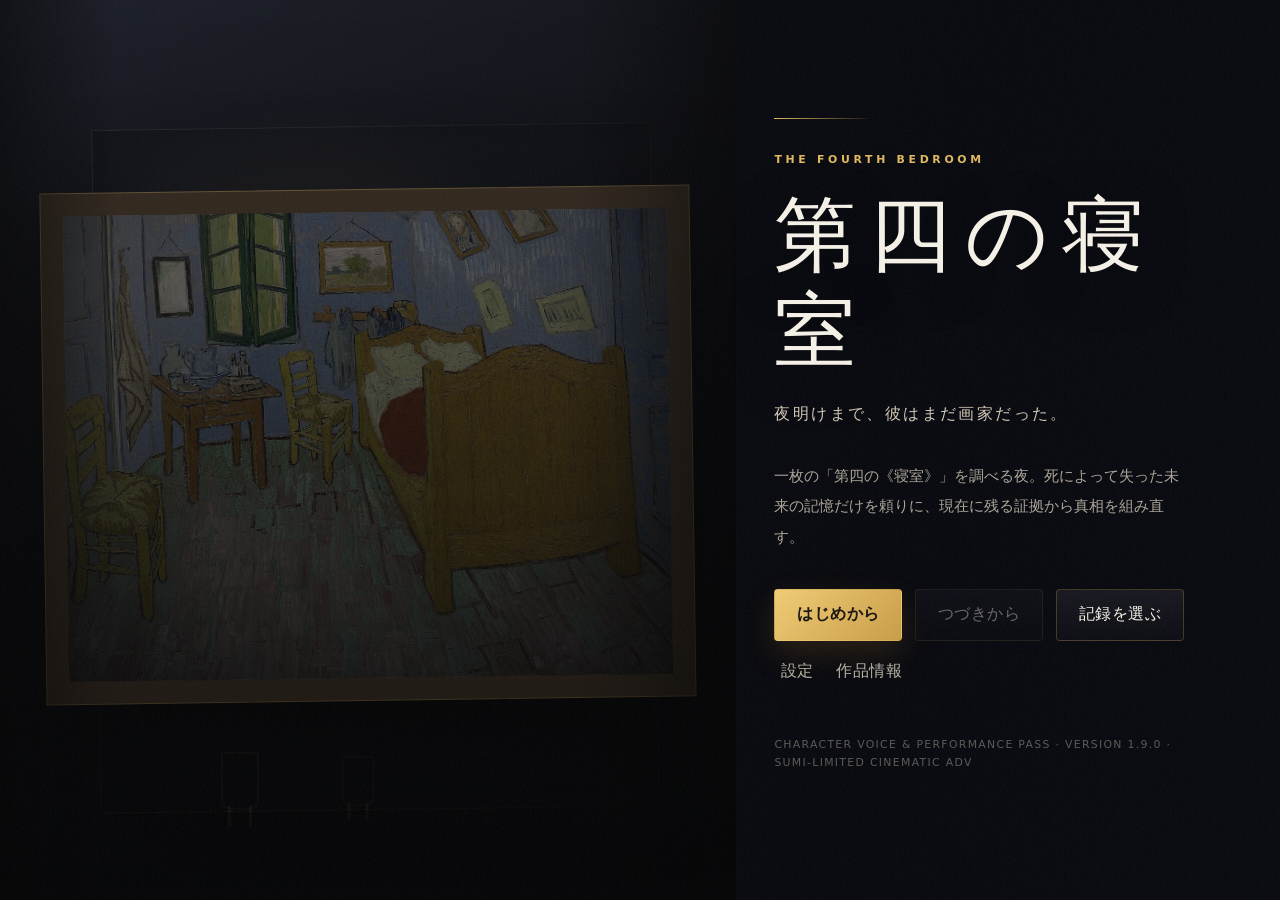
==== commit c4e9a6a3: "Add files via upload" ====
--- a/site/index.html
+++ b/site/index.html
@@ -12,7 +12,7 @@
   <link rel="icon" href="favicon.svg" type="image/svg+xml">
   <link rel="manifest" href="site.webmanifest">
   <meta name="description" content="実在する名画とその作者をめぐる、死に戻り型美術史サスペンス『第四の寝室』ブラウザゲーム。">
-  <title>第四の寝室 — Production 1.7</title>
+  <title>第四の寝室 — Narrative 1.9</title>
   <link rel="stylesheet" href="styles.css">
 </head>
 <body>
@@ -37,7 +37,7 @@
           <button id="title-settings" class="text-button">設定</button>
           <button id="title-credits" class="text-button">作品情報</button>
         </div>
-        <p class="version">BALANCE / QA · VERSION 1.7.0 · ADAPTIVE ASSIST / LOCAL PLAYTEST METRICS</p>
+        <p class="version">CHARACTER VOICE & PERFORMANCE PASS · VERSION 1.9.0 · SUMI-LIMITED CINEMATIC ADV</p>
       </div>
     </section>
 
--- a/site/styles.css
+++ b/site/styles.css
@@ -824,3 +824,38 @@
 .gameover-repeat{margin-left:.55rem;color:#b9a56f}
 .reduce-motion .beat-card.beat-in,.reduce-motion .hotspot.hinted{animation:none}
 @media(max-width:640px){.beat-card{min-width:90vw;padding:1rem 1.2rem}.investigation-actions{width:100%;justify-content:stretch}.investigation-actions button{flex:1}.select-row{grid-template-columns:1fr;gap:.45rem}.playtest-metrics{grid-template-columns:repeat(2,minmax(0,1fr))}.playtest-table{font-size:.78rem}.playtest-table th,.playtest-table td{padding:.58rem .4rem}}
+
+
+/* Narrative 1.9 — limited POV plus character-specific dialogue delivery and performance rhythm. */
+.dialogue-panel[data-voice="inner"] .speaker-row::before{
+  content:"POV";font:600 .62rem/1 system-ui,sans-serif;letter-spacing:.18em;color:rgba(243,217,145,.58);
+  border:1px solid rgba(243,217,145,.22);padding:.28rem .42rem;margin-right:.15rem
+}
+.dialogue-panel[data-voice="inner"] .speaker-name{color:#e6d5ae;font-weight:500}
+.dialogue-panel[data-voice="inner"] .emotion-label{color:rgba(230,213,174,.58)}
+.dialogue-panel[data-voice="inner"] .dialogue-text{font-style:normal;letter-spacing:.025em;color:#eee7d8}
+.dialogue-panel[data-voice="document"]{
+  background:linear-gradient(110deg,rgba(30,27,23,.96),rgba(16,17,22,.97));
+  border-color:rgba(198,174,121,.36)
+}
+.dialogue-panel[data-voice="document"]:before{background:linear-gradient(180deg,transparent,#bca374 30% 70%,transparent)}
+.dialogue-panel[data-voice="document"] .speaker-name{color:#d8c398;font-family:ui-monospace,SFMono-Regular,Consolas,monospace}
+.dialogue-panel[data-voice="document"] .emotion-label{color:rgba(216,195,152,.55)}
+.dialogue-panel[data-voice="document"] .dialogue-text{
+  color:#e5dcc9;font-family:"Noto Serif JP","Yu Mincho",serif;letter-spacing:.045em
+}
+.dialogue-panel[data-voice="system"]{background:rgba(9,12,18,.95);border-color:rgba(152,177,194,.3)}
+.dialogue-panel[data-voice="system"] .speaker-name{color:#a8c3d2}
+.dialogue-panel[data-voice="dialogue"] .speaker-name{color:#f3d991}
+@media(max-width:820px){
+  .dialogue-panel[data-voice="inner"] .speaker-row::before{font-size:.55rem;padding:.24rem .34rem}
+}
+
+/* Narrative 1.9 — character cadence and delivery. The differences are intentionally subtle. */
+.dialogue-panel[data-delivery="quick"] .dialogue-text{letter-spacing:.005em}
+.dialogue-panel[data-delivery="measured"] .dialogue-text,
+.dialogue-panel[data-delivery="precise"] .dialogue-text,
+.dialogue-panel[data-delivery="formal"] .dialogue-text{letter-spacing:.014em}
+.dialogue-panel[data-delivery="restrained"] .dialogue-text{letter-spacing:.01em;color:color-mix(in srgb,var(--text) 93%,var(--muted))}
+.dialogue-panel[data-delivery="constrained"] .dialogue-text{letter-spacing:.025em;text-shadow:.045em 0 rgba(96,143,177,.18),-.045em 0 rgba(196,110,83,.14)}
+.dialogue-panel[data-delivery="radio"] .speaker-name:after{content:"  /  RADIO";font-size:.58em;letter-spacing:.16em;color:var(--muted)}
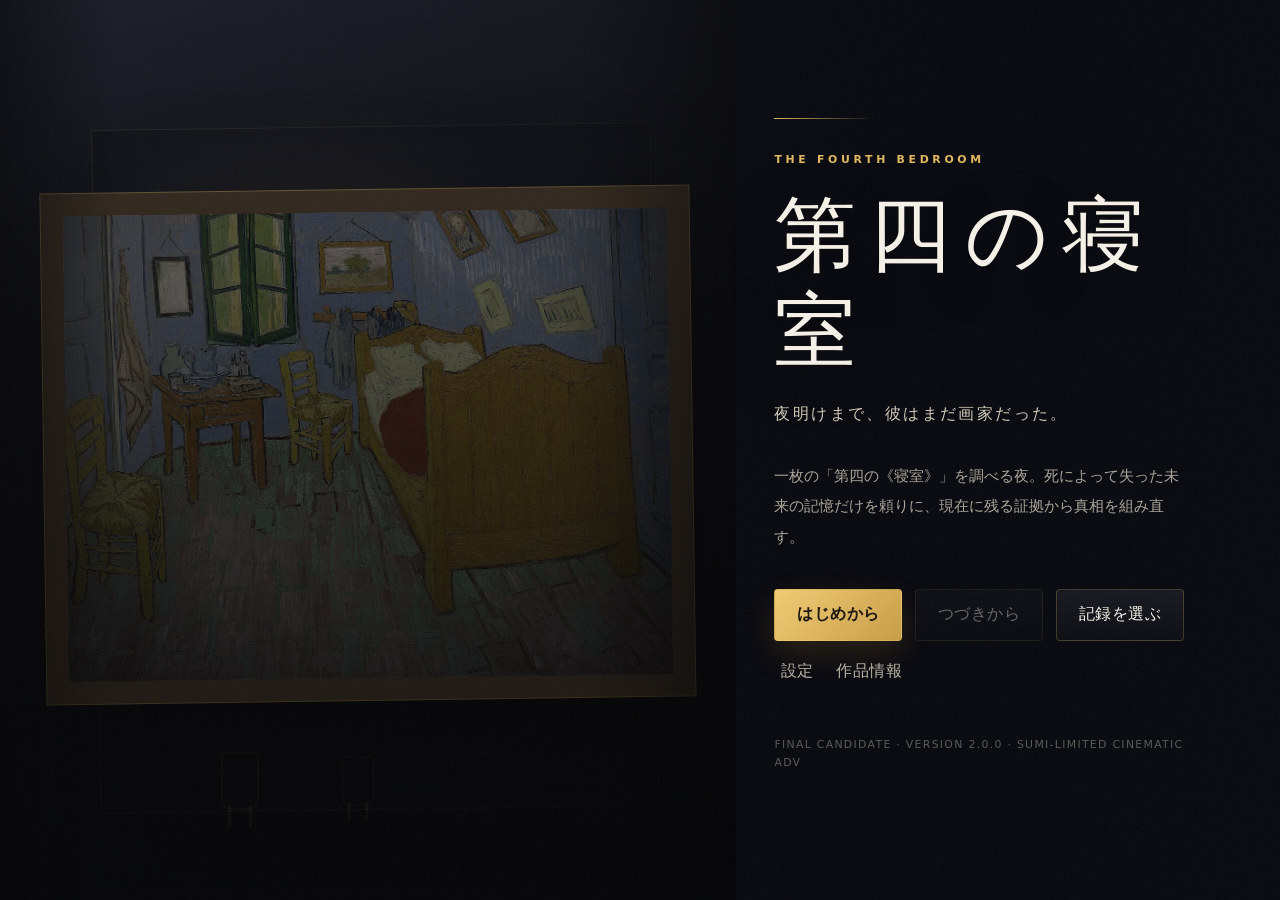
==== commit 3385d842: "Add files via upload" ====
--- a/site/index.html
+++ b/site/index.html
@@ -11,8 +11,16 @@
   <meta property="og:description" content="実在する名画とその作者をめぐる、死に戻り型美術史サスペンス。">
   <link rel="icon" href="favicon.svg" type="image/svg+xml">
   <link rel="manifest" href="site.webmanifest">
+  <link rel="preload" as="image" href="assets/characters/sumi.webp" type="image/webp">
+  <link rel="preload" as="image" href="assets/characters/claire.webp" type="image/webp">
+  <link rel="preload" as="image" href="assets/characters/marta.webp" type="image/webp">
+  <link rel="preload" as="image" href="assets/characters/marc.webp" type="image/webp">
+  <link rel="preload" as="image" href="assets/characters/leon.webp" type="image/webp">
+  <link rel="preload" as="image" href="assets/characters/andre.webp" type="image/webp">
+  <link rel="preload" as="image" href="assets/portrait-vincent.jpg" type="image/jpeg">
+  <link rel="preload" as="image" href="assets/portrait-gauguin.jpg" type="image/jpeg">
   <meta name="description" content="実在する名画とその作者をめぐる、死に戻り型美術史サスペンス『第四の寝室』ブラウザゲーム。">
-  <title>第四の寝室 — Narrative 1.9</title>
+  <title>第四の寝室 — Final Candidate 2.0</title>
   <link rel="stylesheet" href="styles.css">
 </head>
 <body>
@@ -37,7 +45,7 @@
           <button id="title-settings" class="text-button">設定</button>
           <button id="title-credits" class="text-button">作品情報</button>
         </div>
-        <p class="version">CHARACTER VOICE & PERFORMANCE PASS · VERSION 1.9.0 · SUMI-LIMITED CINEMATIC ADV</p>
+        <p class="version">FINAL CANDIDATE · VERSION 2.0.0 · SUMI-LIMITED CINEMATIC ADV</p>
       </div>
     </section>
 
--- a/site/styles.css
+++ b/site/styles.css
@@ -859,3 +859,31 @@
 .dialogue-panel[data-delivery="restrained"] .dialogue-text{letter-spacing:.01em;color:color-mix(in srgb,var(--text) 93%,var(--muted))}
 .dialogue-panel[data-delivery="constrained"] .dialogue-text{letter-spacing:.025em;text-shadow:.045em 0 rgba(96,143,177,.18),-.045em 0 rgba(196,110,83,.14)}
 .dialogue-panel[data-delivery="radio"] .speaker-name:after{content:"  /  RADIO";font-size:.58em;letter-spacing:.16em;color:var(--muted)}
+
+
+/* Final Candidate 2.0 — production portrait direction */
+.character-card.illustrated-portrait{width:min(34vw,470px);height:min(75vh,790px);bottom:14%;filter:drop-shadow(0 36px 54px rgba(0,0,0,.72));}
+.character-card.illustrated-portrait .portrait-canvas{position:absolute;inset:0;background:transparent;overflow:visible;clip-path:none;box-shadow:none;-webkit-mask-image:linear-gradient(to bottom,transparent 0,#000 3%,#000 83%,transparent 100%);mask-image:linear-gradient(to bottom,transparent 0,#000 3%,#000 83%,transparent 100%)}
+.character-card.illustrated-portrait .portrait-canvas:before{content:"";position:absolute;inset:4% 5% 7%;z-index:2;border:1px solid rgba(223,188,119,.09);border-radius:46% 46% 18% 18%/28% 28% 12% 12%;box-shadow:inset 0 -120px 130px rgba(3,4,8,.42);pointer-events:none}
+.character-card.illustrated-portrait .portrait-canvas img{width:100%;height:100%;object-fit:contain;object-position:center bottom;display:block;filter:saturate(.86) contrast(1.05) brightness(.86);transform:scale(1.01);transition:filter .5s ease,transform .7s cubic-bezier(.2,.7,.2,1),object-position .7s ease;}
+.character-card.illustrated-portrait .portrait-glaze{position:absolute;inset:0;z-index:3;background:linear-gradient(112deg,rgba(247,214,148,.10),transparent 28%),radial-gradient(circle at 51% 29%,rgba(255,241,208,.08),transparent 29%),linear-gradient(to top,rgba(2,4,8,.7),transparent 31%);mix-blend-mode:screen;pointer-events:none}
+.character-card.illustrated-portrait .portrait-edge{position:absolute;inset:5% 8% 8%;z-index:4;border-left:1px solid rgba(225,187,105,.12);border-right:1px solid rgba(114,147,168,.08);pointer-events:none;opacity:.8}
+.character-card.illustrated-portrait.listening{opacity:.64;filter:saturate(.62) brightness(.66) drop-shadow(0 29px 42px rgba(0,0,0,.72));transform:scale(.95) translateY(2.5%)}
+.character-card.illustrated-portrait.listening .portrait-canvas img{filter:saturate(.48) contrast(1.07) brightness(.62);transform:scale(.985)}
+.character-card.illustrated-portrait.speaking{filter:saturate(1) brightness(1.02) drop-shadow(0 39px 58px rgba(0,0,0,.76));transform:translateY(-.5%)}
+.character-card.illustrated-portrait.speaking .portrait-canvas img{filter:saturate(.93) contrast(1.06) brightness(.92);transform:scale(1.035)}
+.character-card.illustrated-portrait.present{opacity:.9;filter:saturate(.84) brightness(.86) drop-shadow(0 34px 48px rgba(0,0,0,.7));}
+.character-card.illustrated-portrait.mood-soft .portrait-canvas img{filter:saturate(.98) contrast(1.01) brightness(.96);transform:scale(1.025) translateY(-.2%)}
+.character-card.illustrated-portrait.mood-tense .portrait-canvas img{filter:saturate(.72) contrast(1.18) brightness(.78);transform:scale(1.045) translateX(var(--portrait-shift,0))}
+.character-card.illustrated-portrait.mood-alarm .portrait-canvas img{filter:saturate(.55) contrast(1.28) brightness(.74);transform:scale(1.075) translateY(-1.2%)}
+.character-card.illustrated-portrait.mood-down .portrait-canvas img{filter:saturate(.36) contrast(1.08) brightness(.64);transform:scale(.995) translateY(1.2%)}
+.character-card.illustrated-portrait.mood-focused .portrait-canvas img,.character-card.illustrated-portrait.mood-working .portrait-canvas img{filter:saturate(.83) contrast(1.16) brightness(.83);transform:scale(1.04)}
+.character-card.illustrated-portrait.mood-resolved .portrait-canvas img{filter:saturate(1.03) contrast(1.08) brightness(.97);transform:scale(1.045) translateY(-.8%)}
+.character-card.illustrated-portrait.mood-shaken .portrait-canvas img,.character-card.illustrated-portrait.mood-breathless .portrait-canvas img{filter:saturate(.45) contrast(1.12) brightness(.69);transform:scale(1.055) translateY(1%)}
+.character-card.portrait-sumi{--portrait-shift:-.4%}.character-card.portrait-claire{--portrait-shift:.5%}.character-card.portrait-marta{--portrait-shift:-.2%}.character-card.portrait-andre{--portrait-shift:.8%}
+.character-card.portrait-sumi .portrait-canvas img{object-position:49% bottom}.character-card.portrait-claire .portrait-canvas img{object-position:52% bottom}.character-card.portrait-marta .portrait-canvas img{object-position:48% bottom}.character-card.portrait-marc .portrait-canvas img{object-position:52% bottom}.character-card.portrait-leon .portrait-canvas img{object-position:50% bottom}.character-card.portrait-andre .portrait-canvas img{object-position:49% bottom}
+@media (max-width:820px){
+  .character-card.illustrated-portrait{width:68vw;height:59vh;bottom:22%}
+  .character-card.illustrated-portrait.left{left:-18%}.character-card.illustrated-portrait.right{right:-18%}
+  .character-card.illustrated-portrait .portrait-canvas:before{inset:3% 4% 6%}
+}
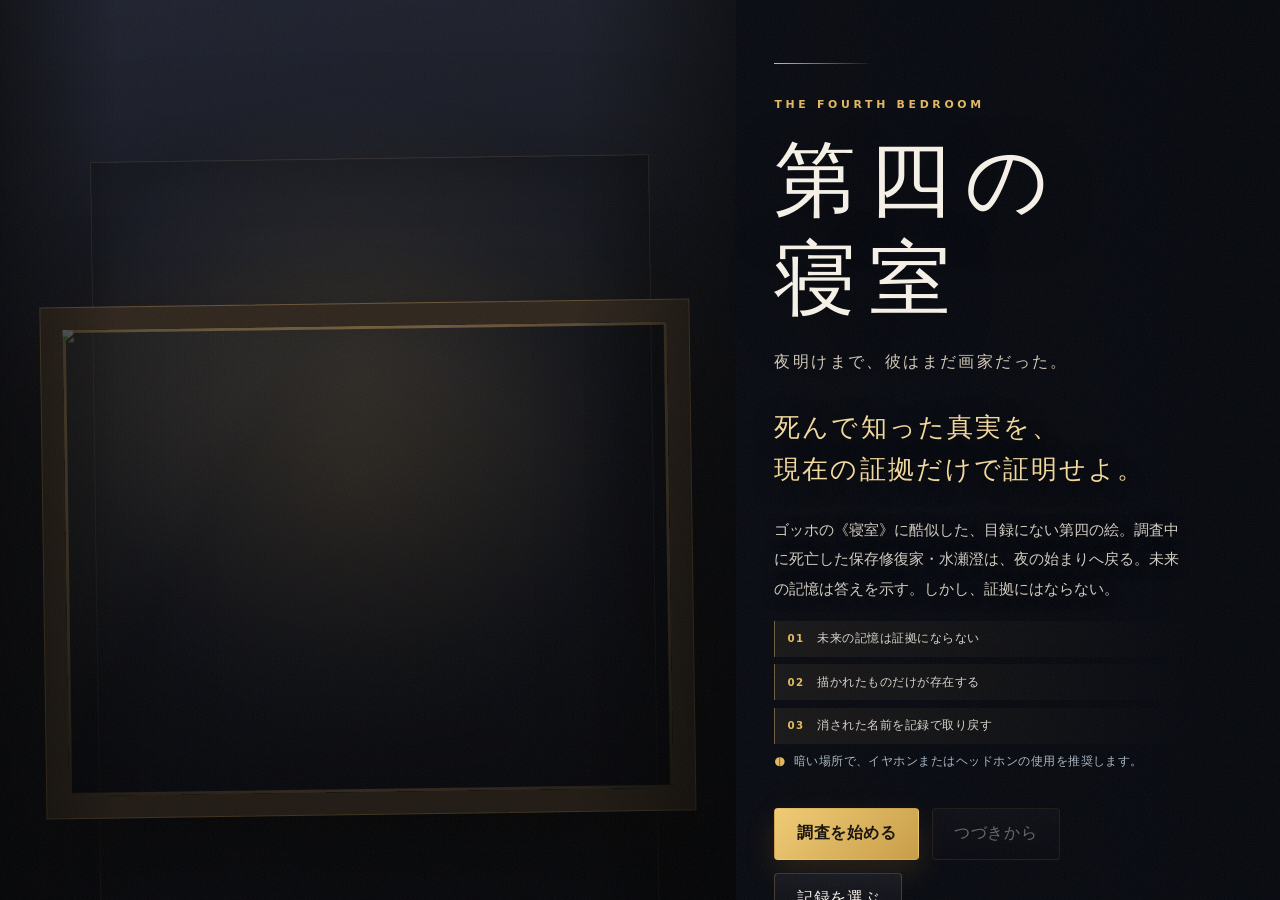
==== commit 798b1f38: "Add files via upload" ====
--- a/site/index.html
+++ b/site/index.html
@@ -8,44 +8,66 @@
   <meta property="og:type" content="website">
   <meta property="og:locale" content="ja_JP">
   <meta property="og:title" content="第四の寝室">
-  <meta property="og:description" content="実在する名画とその作者をめぐる、死に戻り型美術史サスペンス。">
+  <meta property="og:description" content="死んで知った真実を、現在の証拠だけで証明する。絵画世界を渡る死に戻り型美術調査サスペンスADV。">
   <link rel="icon" href="favicon.svg" type="image/svg+xml">
   <link rel="manifest" href="site.webmanifest">
-  <link rel="preload" as="image" href="assets/characters/sumi.webp" type="image/webp">
-  <link rel="preload" as="image" href="assets/characters/claire.webp" type="image/webp">
-  <link rel="preload" as="image" href="assets/characters/marta.webp" type="image/webp">
-  <link rel="preload" as="image" href="assets/characters/marc.webp" type="image/webp">
-  <link rel="preload" as="image" href="assets/characters/leon.webp" type="image/webp">
-  <link rel="preload" as="image" href="assets/characters/andre.webp" type="image/webp">
-  <link rel="preload" as="image" href="assets/portrait-vincent.jpg" type="image/jpeg">
-  <link rel="preload" as="image" href="assets/portrait-gauguin.jpg" type="image/jpeg">
-  <meta name="description" content="実在する名画とその作者をめぐる、死に戻り型美術史サスペンス『第四の寝室』ブラウザゲーム。">
-  <title>第四の寝室 — Final Candidate 2.0</title>
+  <link rel="preload" as="image" href="assets/characters/expressions/sumi/neutral.webp" type="image/webp">
+  <link rel="preload" as="image" href="assets/characters/expressions/claire/neutral.webp" type="image/webp">
+  <link rel="preload" as="image" href="assets/event-cg/painted_collapse.webp" type="image/webp">
+        <meta name="description" content="死んで知った真実を、現在の証拠だけで証明する。絵画世界を渡る死に戻り型美術調査サスペンスADV『第四の寝室』。">
+  <title>第四の寝室 — Final Candidate 2.16</title>
   <link rel="stylesheet" href="styles.css">
 </head>
 <body>
   <noscript>このゲームにはJavaScriptが必要です。</noscript>
-  <main id="app" aria-live="polite">
+  <main id="app">
+    <div id="screen-reader-status" class="sr-only" role="status" aria-live="polite" aria-atomic="true"></div>
     <section id="title-screen" class="screen title-screen">
       <div class="title-art" aria-hidden="true">
-        <div class="paint-frame"><img src="assets/fourth-bedroom-base.webp" alt=""></div>
+        <div class="paint-frame"><img src="assets/painting-diagnostics/fourth_visible.webp" alt=""></div>
+        <div class="title-source-strip" aria-hidden="true">
+          <img src="assets/historical/bedroom-1888-amsterdam.webp" alt="">
+          <img src="assets/historical/bedroom-1889-chicago.webp" alt="">
+          <img src="assets/historical/bedroom-1889-orsay.webp" alt="">
+          <span>?</span>
+        </div>
         <span class="title-chair chair-a"></span><span class="title-chair chair-b"></span><span class="title-chair chair-c"></span>
       </div>
       <div class="title-copy">
         <p class="eyebrow">THE FOURTH BEDROOM</p>
-        <h1>第四の寝室</h1>
+        <h1><span>第四の</span><span>寝室</span></h1>
         <p class="subtitle">夜明けまで、彼はまだ画家だった。</p>
-        <p class="title-intro">一枚の「第四の《寝室》」を調べる夜。死によって失った未来の記憶だけを頼りに、現在に残る証拠から真相を組み直す。</p>
+        <p class="title-hook">死んで知った真実を、<br>現在の証拠だけで証明せよ。</p>
+        <p class="title-intro">ゴッホの《寝室》に酷似した、目録にない第四の絵。調査中に死亡した保存修復家・水瀬澄は、夜の始まりへ戻る。未来の記憶は答えを示す。しかし、証拠にはならない。</p>
+        <div class="title-promises" aria-label="このゲームの三つの核">
+          <span><b>01</b>未来の記憶は証拠にならない</span>
+          <span><b>02</b>描かれたものだけが存在する</span>
+          <span><b>03</b>消された名前を記録で取り戻す</span>
+        </div>
+        <p class="listening-note">暗い場所で、イヤホンまたはヘッドホンの使用を推奨します。</p>
         <div class="title-actions">
-          <button id="new-game" class="primary">はじめから</button>
+          <button id="new-game" class="primary">調査を始める</button>
           <button id="continue-game">つづきから</button>
           <button id="title-load">記録を選ぶ</button>
         </div>
         <div class="title-sub-actions">
           <button id="title-settings" class="text-button">設定</button>
+          <button id="title-concept" class="text-button">このゲームの遊び方</button>
           <button id="title-credits" class="text-button">作品情報</button>
-        </div>
-        <p class="version">FINAL CANDIDATE · VERSION 2.0.0 · SUMI-LIMITED CINEMATIC ADV</p>
+          <button id="title-archive" class="text-button hidden">結末記録</button>
+        </div>
+        <p class="version">FINAL CANDIDATE · VERSION 2.16.0 · VISUAL NARRATIVE CONTINUITY</p>
+      </div>
+    </section>
+
+    <section id="premonition-screen" class="screen premonition-screen hidden" aria-label="断片的な未来の記憶">
+      <div class="premonition-art" aria-hidden="true"><img src="assets/event-cg/painted_collapse.webp" alt=""><span></span></div>
+      <div class="premonition-copy">
+        <p class="eyebrow">MEMORY WITHOUT EVIDENCE</p>
+        <p id="premonition-line" class="premonition-line"></p>
+        <p id="premonition-subline" class="premonition-subline"></p>
+        <div class="premonition-progress" aria-hidden="true"><i></i><i></i><i></i><i></i><i></i></div>
+        <div class="premonition-actions"><button id="premonition-next" class="primary">記憶をたどる</button><button id="premonition-skip" class="text-button">47分前へ</button></div>
       </div>
     </section>
 
@@ -54,18 +76,54 @@
         <div class="scene-layer scene-back"></div>
         <div class="scene-layer scene-mid"></div>
         <div class="scene-layer scene-front"></div>
-        <div id="painting-stage" class="painting-stage hidden" aria-label="調査対象の絵画">
-          <img id="painting-image" src="assets/fourth-bedroom-base.webp" alt="フィンセント・ファン・ゴッホの寝室をもとにした第四版候補">
+        <div id="semantic-layer" class="semantic-layer" aria-hidden="true"></div>
+        <div id="event-cg-layer" class="event-cg-layer hidden" aria-hidden="true">
+          <img id="event-cg-image" alt="" decoding="async">
+          <span class="event-cg-shade"></span>
+          <span class="event-cg-grain"></span>
+        </div>
+        <div id="environment-layer" class="environment-layer" aria-label="場面内の観察可能な痕跡"></div>
+        <aside id="observation-trace" class="observation-trace hidden" aria-live="polite"><button type="button" aria-label="閉じる">×</button><p class="eyebrow">OBSERVATION TRACE</p><h2></h2><ol><li><span>01</span><div><strong>見える</strong><p data-step="seen"></p></div></li><li><span>02</span><div><strong>比べる</strong><p data-step="compare"></p></div></li><li><span>03</span><div><strong>記録</strong><p data-step="record"></p></div></li></ol></aside>
+        <div id="painting-stage" class="painting-stage uses-diagnostic hidden" aria-label="調査対象の絵画">
+          <img id="painting-image" src="assets/painting-diagnostics/fourth_visible.webp" alt="複数年代の制作層を持つ第四版候補・可視光撮影">
           <div class="fourth-overlay night-window"></div>
           <div class="fourth-overlay third-chair"><span></span></div>
           <div class="fourth-overlay mystery-portrait"></div>
           <div class="fourth-overlay keyhole"></div>
         </div>
         <div id="character-layer" class="character-layer" aria-hidden="true"></div>
+        <div id="action-cut-in" class="action-cut-in hidden" aria-hidden="true"><span class="action-cut-in-icon"></span><div><small>ACTION</small><strong></strong></div></div>
         <div id="hotspot-layer" class="hotspot-layer"></div>
         <div id="smoke-layer" class="smoke-layer"></div>
+        <div id="emergency-door" class="emergency-door" aria-hidden="true">
+          <span class="emergency-door-panel"></span>
+          <span class="emergency-door-seam"></span>
+          <span class="emergency-door-label">防火区画</span>
+        </div>
+        <aside id="system-status" class="system-status hidden" aria-live="polite">
+          <div class="system-status-heading">
+            <span id="system-status-label">冷却水圧</span>
+            <strong><span id="system-status-value">2.1</span><small id="system-status-unit">MPa</small></strong>
+          </div>
+          <div class="system-meter" aria-hidden="true">
+            <span id="system-status-fill"></span>
+            <i class="meter-mark alarm"></i>
+            <i class="meter-mark stop"></i>
+            <i class="meter-mark recommended"></i>
+          </div>
+          <p id="system-status-note"></p>
+        </aside>
         <div class="vignette"></div>
-      </div>
+        <div id="cinematic-transition" class="cinematic-transition" aria-hidden="true">
+          <span class="transition-wash wash-a"></span>
+          <span class="transition-wash wash-b"></span>
+          <span class="transition-line"></span>
+        </div>
+      </div>
+      <div id="save-indicator" class="save-indicator" role="status" aria-live="polite"><span></span>記録更新</div>
+      <aside id="memory-delta" class="memory-delta hidden" aria-label="前の周回から残った観察"><div class="memory-delta-head"><span>MEMORY RESIDUE</span><button type="button" aria-label="閉じる">×</button></div><h2>前の周回から残った観察</h2><ul></ul></aside>
+      <aside id="case-focus" class="case-focus hidden" aria-label="現在の調査焦点"><div class="case-focus-head"><span>CASE FOCUS</span><button type="button" aria-label="閉じる">×</button></div><p class="case-focus-chapter"></p><h2 class="case-focus-question"></h2><dl><div><dt>現在の目的</dt><dd class="case-focus-goal"></dd></div><div><dt>扱いの原則</dt><dd class="case-focus-rule"></dd></div></dl><div class="case-focus-plan hidden"><span>次周回の検証計画</span><p></p></div></aside>
+      <aside id="layer-map" class="layer-map hidden" aria-label="年代層と証拠のつながり"><div class="layer-map-head"><div><span>LAYER MAP</span><strong>一枚の絵に重なった時間</strong></div><button type="button" aria-label="閉じる">×</button></div><p class="layer-map-note">現在の証拠、過去の制作層、未来の記憶を同じ種類の情報として扱わない。</p><div id="layer-map-content" class="layer-map-content"></div></aside>
 
       <div id="chapter-card" class="chapter-card hidden" aria-hidden="true">
         <p id="chapter-card-kicker" class="eyebrow">CHAPTER</p>
@@ -92,6 +150,9 @@
           <span id="progress-label" class="progress-label">0%</span>
           <button id="auto-toggle" class="mode-button" aria-pressed="false">AUTO</button>
           <button id="skip-toggle" class="mode-button" aria-pressed="false">SKIP</button>
+          <button id="focus-toggle" class="mode-button" aria-pressed="false" aria-label="場面の痕跡へ視線を向ける">視線</button>
+          <button id="case-focus-toggle" class="mode-button" aria-pressed="false" aria-label="現在の調査焦点を開く">焦点</button>
+          <button id="layer-map-toggle" class="mode-button" aria-pressed="false" aria-label="年代層と証拠のつながりを開く">層位</button>
           <button id="ui-toggle" class="mode-button" aria-label="UIを隠す">UI</button>
           <button id="audio-toggle" aria-label="音声切替">音</button>
           <button id="menu-button" aria-label="メニュー">≡</button>
@@ -111,6 +172,7 @@
       </section>
 
       <section id="choice-panel" class="choice-panel hidden" aria-label="選択肢"></section>
+      <section id="insight-panel" class="insight-panel hidden" aria-label="観察を結び付ける"></section>
 
       <section id="investigation-panel" class="investigation-panel hidden">
         <div>
@@ -143,16 +205,27 @@
     </section>
 
     <section id="ending-screen" class="screen ending-screen hidden">
-      <div class="ending-painting"><img src="assets/the-bedroom-1889.webp" alt="フィンセント・ファン・ゴッホ《寝室》1889年版"></div>
+      <div class="ending-painting"><img id="ending-image" src="assets/ending-thumbs/normal.webp" alt="到達した結末を象徴する場面"></div>
       <div class="ending-content">
         <p class="eyebrow">CHAPTER COMPLETE</p>
         <h2>記録は次の層へ続く。</h2>
         <p id="ending-summary"></p>
         <div class="ending-stats" id="ending-stats"></div>
-        <button id="restart-demo" class="primary">最初から遊ぶ</button>
-        <button id="return-title">タイトルへ</button>
-      </div>
-    </section>
+        <div class="ending-actions"><button id="reconsider-report" class="primary hidden">最終報告を再検討する</button><button id="restart-demo">最初から遊ぶ</button><button id="ending-archive">結末記録</button><button id="return-title">タイトルへ</button></div>
+      </div>
+    </section>
+
+    <dialog id="resume-dialog" class="modal wide-modal resume-dialog">
+      <div class="modal-header"><h2>前回の調査から</h2><button class="close-modal" aria-label="閉じる">×</button></div>
+      <div id="resume-briefing" class="resume-briefing"></div>
+      <div class="resume-actions"><button id="resume-now" class="primary" type="button">ここから再開する</button><button id="resume-layers" type="button">層位図を見て再開</button><button id="resume-notebook" type="button">手帳を見て再開</button></div>
+    </dialog>
+
+    <dialog id="chapter-briefing-dialog" class="modal wide-modal chapter-briefing-dialog">
+      <div class="modal-header"><h2>調査の区切り</h2><button class="close-modal" aria-label="閉じる">×</button></div>
+      <div id="chapter-briefing-content" class="chapter-briefing-content"></div>
+      <div class="chapter-briefing-actions"><button id="chapter-briefing-continue" class="primary" type="button">次の層へ進む</button><button id="chapter-briefing-stop" type="button">ここで記録してタイトルへ</button></div>
+    </dialog>
 
     <dialog id="menu-dialog" class="modal">
       <div class="modal-header"><h2>メニュー</h2><button class="close-modal" aria-label="閉じる">×</button></div>
@@ -162,6 +235,9 @@
         <button data-open="saves">記録／読込</button>
         <button data-open="settings">設定</button>
         <button data-open="playtest">プレイ記録</button>
+        <button data-open="diagnostics">診断画像</button>
+        <button id="menu-layer-map" type="button">年代層マップ</button>
+        <button data-open="archive">結末記録</button>
         <button id="manual-save">クイック保存</button>
         <button id="go-title">タイトルへ</button>
       </div>
@@ -170,8 +246,13 @@
 
     <dialog id="notebook-dialog" class="modal wide-modal">
       <div class="modal-header"><h2>観察手帳</h2><button class="close-modal" aria-label="閉じる">×</button></div>
+      <div class="notebook-view-tabs" role="tablist" aria-label="観察手帳の表示">
+        <button type="button" class="active" data-notebook-view="all" role="tab" aria-selected="true">すべて</button>
+        <button type="button" data-notebook-view="people" role="tab" aria-selected="false">人物</button>
+        <button type="button" data-notebook-view="records" role="tab" aria-selected="false">証拠・観察</button>
+      </div>
       <div class="notebook-tools">
-        <input id="notebook-search" type="search" placeholder="記録を検索" aria-label="観察手帳を検索">
+        <input id="notebook-search" type="search" placeholder="人物・記録を検索" aria-label="観察手帳を検索">
         <select id="notebook-filter" aria-label="分類で絞り込む"><option value="all">すべての分類</option></select>
         <span id="notebook-count"></span>
       </div>
@@ -182,6 +263,36 @@
       <div class="modal-header"><h2>会話ログ</h2><button class="close-modal" aria-label="閉じる">×</button></div>
       <div class="log-tools"><input id="log-search" type="search" placeholder="会話を検索" aria-label="会話ログを検索"></div>
       <div id="log-content" class="log-content"></div>
+    </dialog>
+
+    <dialog id="diagnostics-dialog" class="modal diagnostic-dialog">
+      <div class="modal-header"><h2>第四版・診断画像</h2><button class="close-modal" aria-label="閉じる">×</button></div>
+      <div class="diagnostic-layout">
+        <div class="diagnostic-viewer">
+          <div id="diagnostic-canvas" class="diagnostic-canvas">
+            <img id="diagnostic-base-image" src="assets/painting-diagnostics/fourth_visible.webp" alt="可視光基準画像">
+            <img id="diagnostic-active-image" src="assets/painting-diagnostics/fourth_visible.webp" alt="選択中の診断画像">
+            <span class="diagnostic-crosshair" aria-hidden="true"></span>
+          </div>
+          <div class="diagnostic-controls">
+            <label>選択画像の濃度<input id="diagnostic-opacity" type="range" min="0" max="100" value="100"></label>
+            <label>拡大<input id="diagnostic-zoom" type="range" min="100" max="220" value="100"></label>
+            <button id="diagnostic-reset" type="button">表示を戻す</button>
+          </div>
+        </div>
+        <div class="diagnostic-sidebar">
+          <p class="eyebrow">REGISTERED IMAGE SET</p>
+          <h3 id="diagnostic-title">可視光</h3>
+          <p id="diagnostic-description"></p>
+          <div id="diagnostic-mode-list" class="diagnostic-mode-list" role="tablist" aria-label="診断画像の種類"></div>
+          <div class="diagnostic-principle"><b>扱いの原則</b><p>画像が示す特徴と、その年代・作者についての解釈を分ける。すべての画像は同じ支持体座標へ登録されている。</p></div>
+        </div>
+      </div>
+    </dialog>
+
+    <dialog id="evidence-image-dialog" class="modal evidence-image-dialog">
+      <div class="modal-header"><h2 id="evidence-image-title">証拠画像</h2><button class="close-modal" aria-label="閉じる">×</button></div>
+      <figure><img id="evidence-image-full" alt=""><figcaption id="evidence-image-caption"></figcaption></figure>
     </dialog>
 
     <dialog id="saves-dialog" class="modal wide-modal">
@@ -210,6 +321,9 @@
         </label>
         <label>環境音量
           <input id="ambient-volume" type="range" min="0" max="100" value="65">
+        </label>
+        <label>音楽音量
+          <input id="music-volume" type="range" min="0" max="100" value="28">
         </label>
         <label>効果音量
           <input id="sfx-volume" type="range" min="0" max="100" value="70">
@@ -226,7 +340,8 @@
         </select>
       </label>
       <label class="check-row"><input id="skip-read-only" type="checkbox" checked> SKIPは既読文章だけにする</label>
-      <p class="help">Enter / Space：文章を進める　1〜9：選択肢　A：AUTO　S：SKIP　H：UI表示切替　G：調査ヒント　Esc：メニュー　N：手帳　L：ログ</p>
+      <label class="check-row"><input id="chapter-briefings" type="checkbox" checked> 章の区切りで整理カードを表示する</label>
+      <p class="help">Enter / Space：文章を進める　1〜9：選択肢　A：AUTO　S：SKIP　H：UI表示切替　G：調査ヒント　Esc：メニュー　N：手帳　L：ログ　M：層位図　F：焦点　D：診断画像　↑：直前の文章</p>
     </dialog>
 
     <dialog id="playtest-dialog" class="modal wide-modal">
@@ -239,6 +354,26 @@
       </div>
     </dialog>
 
+    <dialog id="archive-dialog" class="modal wide-modal archive-dialog">
+      <div class="modal-header"><h2>結末記録</h2><button class="close-modal" aria-label="閉じる">×</button></div>
+      <p class="modal-note">到達した報告だけを記録します。未確認の結末名と内容は表示されません。</p>
+      <div id="archive-content" class="archive-content"></div>
+    </dialog>
+
+    <dialog id="concept-dialog" class="modal wide-modal concept-dialog">
+      <div class="modal-header"><h2>このゲームの遊び方</h2><button class="close-modal" aria-label="閉じる">×</button></div>
+      <div class="concept-copy">
+        <p class="concept-lead">未来で答えを知っても、その記憶を報告書には書けない。</p>
+        <div class="concept-rule-grid">
+          <article><span>OBSERVE</span><h3>現在を観察する</h3><p>背景、塗膜、書簡、配管、人物の行動から、今ここで確認できる事実を集める。</p></article>
+          <article><span>DIE / RETURN</span><h3>死んで索引を得る</h3><p>死の直前に見た未来は、証拠ではなく「どこを調べ直すか」を示す索引として残る。</p></article>
+          <article><span>ENTER THE PAINTING</span><h3>描かれた空間を歩く</h3><p>描かれていない床は存在しない。線、影、筆触を読んで、絵画世界の物理法則を確かめる。</p></article>
+          <article><span>REPORT</span><h3>一つにまとめず残す</h3><p>ゴッホの構図、マルタの再構成、アンドレの加筆、経年変化を別々の履歴として記録する。</p></article>
+          <article><span>CONSEQUENCE</span><h3>責任を他者へ渡す</h3><p>過去の対応によって協力の成立方法が変わる。最終報告は、画像、設備、来歴、保存修復を各担当者の署名へ結ぶ。</p></article>
+        </div>
+      </div>
+    </dialog>
+
     <dialog id="credits-dialog" class="modal wide-modal">
       <div class="modal-header"><h2>作品情報</h2><button class="close-modal" aria-label="閉じる">×</button></div>
       <div class="credits-copy">
--- a/site/styles.css
+++ b/site/styles.css
@@ -863,23 +863,23 @@
 
 /* Final Candidate 2.0 — production portrait direction */
 .character-card.illustrated-portrait{width:min(34vw,470px);height:min(75vh,790px);bottom:14%;filter:drop-shadow(0 36px 54px rgba(0,0,0,.72));}
-.character-card.illustrated-portrait .portrait-canvas{position:absolute;inset:0;background:transparent;overflow:visible;clip-path:none;box-shadow:none;-webkit-mask-image:linear-gradient(to bottom,transparent 0,#000 3%,#000 83%,transparent 100%);mask-image:linear-gradient(to bottom,transparent 0,#000 3%,#000 83%,transparent 100%)}
+.character-card.illustrated-portrait .portrait-canvas{position:absolute;inset:0;background:transparent;overflow:visible;clip-path:none;box-shadow:none;-webkit-mask-image:linear-gradient(to bottom,#000 0,#000 86%,transparent 100%);mask-image:linear-gradient(to bottom,#000 0,#000 86%,transparent 100%)}
 .character-card.illustrated-portrait .portrait-canvas:before{content:"";position:absolute;inset:4% 5% 7%;z-index:2;border:1px solid rgba(223,188,119,.09);border-radius:46% 46% 18% 18%/28% 28% 12% 12%;box-shadow:inset 0 -120px 130px rgba(3,4,8,.42);pointer-events:none}
-.character-card.illustrated-portrait .portrait-canvas img{width:100%;height:100%;object-fit:contain;object-position:center bottom;display:block;filter:saturate(.86) contrast(1.05) brightness(.86);transform:scale(1.01);transition:filter .5s ease,transform .7s cubic-bezier(.2,.7,.2,1),object-position .7s ease;}
+.character-card.illustrated-portrait .portrait-canvas img{width:100%;height:100%;object-fit:contain;object-position:center bottom;display:block;filter:saturate(.96) contrast(1.03) brightness(.96);transform:scale(1.01);transition:filter .5s ease,transform .7s cubic-bezier(.2,.7,.2,1),object-position .7s ease;}
 .character-card.illustrated-portrait .portrait-glaze{position:absolute;inset:0;z-index:3;background:linear-gradient(112deg,rgba(247,214,148,.10),transparent 28%),radial-gradient(circle at 51% 29%,rgba(255,241,208,.08),transparent 29%),linear-gradient(to top,rgba(2,4,8,.7),transparent 31%);mix-blend-mode:screen;pointer-events:none}
 .character-card.illustrated-portrait .portrait-edge{position:absolute;inset:5% 8% 8%;z-index:4;border-left:1px solid rgba(225,187,105,.12);border-right:1px solid rgba(114,147,168,.08);pointer-events:none;opacity:.8}
 .character-card.illustrated-portrait.listening{opacity:.64;filter:saturate(.62) brightness(.66) drop-shadow(0 29px 42px rgba(0,0,0,.72));transform:scale(.95) translateY(2.5%)}
-.character-card.illustrated-portrait.listening .portrait-canvas img{filter:saturate(.48) contrast(1.07) brightness(.62);transform:scale(.985)}
+.character-card.illustrated-portrait.listening .portrait-canvas img{filter:saturate(.62) contrast(1.04) brightness(.69);transform:scale(.985)}
 .character-card.illustrated-portrait.speaking{filter:saturate(1) brightness(1.02) drop-shadow(0 39px 58px rgba(0,0,0,.76));transform:translateY(-.5%)}
-.character-card.illustrated-portrait.speaking .portrait-canvas img{filter:saturate(.93) contrast(1.06) brightness(.92);transform:scale(1.035)}
+.character-card.illustrated-portrait.speaking .portrait-canvas img{filter:saturate(1) contrast(1.03) brightness(1.01);transform:scale(1.035)}
 .character-card.illustrated-portrait.present{opacity:.9;filter:saturate(.84) brightness(.86) drop-shadow(0 34px 48px rgba(0,0,0,.7));}
-.character-card.illustrated-portrait.mood-soft .portrait-canvas img{filter:saturate(.98) contrast(1.01) brightness(.96);transform:scale(1.025) translateY(-.2%)}
-.character-card.illustrated-portrait.mood-tense .portrait-canvas img{filter:saturate(.72) contrast(1.18) brightness(.78);transform:scale(1.045) translateX(var(--portrait-shift,0))}
-.character-card.illustrated-portrait.mood-alarm .portrait-canvas img{filter:saturate(.55) contrast(1.28) brightness(.74);transform:scale(1.075) translateY(-1.2%)}
-.character-card.illustrated-portrait.mood-down .portrait-canvas img{filter:saturate(.36) contrast(1.08) brightness(.64);transform:scale(.995) translateY(1.2%)}
-.character-card.illustrated-portrait.mood-focused .portrait-canvas img,.character-card.illustrated-portrait.mood-working .portrait-canvas img{filter:saturate(.83) contrast(1.16) brightness(.83);transform:scale(1.04)}
-.character-card.illustrated-portrait.mood-resolved .portrait-canvas img{filter:saturate(1.03) contrast(1.08) brightness(.97);transform:scale(1.045) translateY(-.8%)}
-.character-card.illustrated-portrait.mood-shaken .portrait-canvas img,.character-card.illustrated-portrait.mood-breathless .portrait-canvas img{filter:saturate(.45) contrast(1.12) brightness(.69);transform:scale(1.055) translateY(1%)}
+.character-card.illustrated-portrait.mood-soft .portrait-canvas img{filter:saturate(1.01) contrast(1.01) brightness(1.01);transform:scale(1.025) translateY(-.2%)}
+.character-card.illustrated-portrait.mood-tense .portrait-canvas img{filter:saturate(.94) contrast(1.05) brightness(.96);transform:scale(1.045) translateX(var(--portrait-shift,0))}
+.character-card.illustrated-portrait.mood-alarm .portrait-canvas img{filter:saturate(.9) contrast(1.07) brightness(.94);transform:scale(1.075) translateY(-1.2%)}
+.character-card.illustrated-portrait.mood-down .portrait-canvas img{filter:saturate(.86) contrast(1.02) brightness(.91);transform:scale(.995) translateY(1.2%)}
+.character-card.illustrated-portrait.mood-focused .portrait-canvas img,.character-card.illustrated-portrait.mood-working .portrait-canvas img{filter:saturate(.97) contrast(1.04) brightness(.98);transform:scale(1.04)}
+.character-card.illustrated-portrait.mood-resolved .portrait-canvas img{filter:saturate(1.02) contrast(1.03) brightness(1.01);transform:scale(1.045) translateY(-.8%)}
+.character-card.illustrated-portrait.mood-shaken .portrait-canvas img,.character-card.illustrated-portrait.mood-breathless .portrait-canvas img{filter:saturate(.89) contrast(1.04) brightness(.93);transform:scale(1.055) translateY(1%)}
 .character-card.portrait-sumi{--portrait-shift:-.4%}.character-card.portrait-claire{--portrait-shift:.5%}.character-card.portrait-marta{--portrait-shift:-.2%}.character-card.portrait-andre{--portrait-shift:.8%}
 .character-card.portrait-sumi .portrait-canvas img{object-position:49% bottom}.character-card.portrait-claire .portrait-canvas img{object-position:52% bottom}.character-card.portrait-marta .portrait-canvas img{object-position:48% bottom}.character-card.portrait-marc .portrait-canvas img{object-position:52% bottom}.character-card.portrait-leon .portrait-canvas img{object-position:50% bottom}.character-card.portrait-andre .portrait-canvas img{object-position:49% bottom}
 @media (max-width:820px){
@@ -887,3 +887,670 @@
   .character-card.illustrated-portrait.left{left:-18%}.character-card.illustrated-portrait.right{right:-18%}
   .character-card.illustrated-portrait .portrait-canvas:before{inset:3% 4% 6%}
 }
+
+
+/* Final Candidate 2.1 — dialogue / thought / narration presentation.
+   Speech is authored with a nameplate; silent POV text never carries a visible label. */
+.emotion-label{display:none!important}
+.dialogue-panel{transition:width .28s ease,left .28s ease,background .28s ease,border-color .28s ease,box-shadow .28s ease,backdrop-filter .28s ease}
+.dialogue-panel[data-mode="dialogue"]{padding-top:30px}
+.dialogue-panel[data-mode="dialogue"] .speaker-row{
+  position:absolute;left:28px;top:-18px;min-height:0;margin:0;display:flex;align-items:center;
+  padding:.48rem 1.05rem .5rem;background:linear-gradient(110deg,rgba(12,14,21,.98),rgba(24,24,29,.96));
+  border:1px solid rgba(224,183,94,.34);border-left:3px solid var(--accent);box-shadow:0 8px 24px rgba(0,0,0,.42)
+}
+.dialogue-panel[data-mode="dialogue"] .speaker-name{font:600 .82rem/1 var(--ui-sans);letter-spacing:.16em;color:#f3d991}
+.dialogue-panel[data-mode="dialogue"] .dialogue-text{color:#f5f0e7;letter-spacing:.018em}
+.dialogue-panel[data-mode="thought"],
+.dialogue-panel[data-mode="narration"]{border-radius:0}
+.dialogue-panel[data-mode="thought"] .speaker-row,
+.dialogue-panel[data-mode="narration"] .speaker-row{display:none}
+.dialogue-panel[data-mode="thought"]{
+  width:min(80vw,900px);left:47%;min-height:126px;padding:20px 46px 27px;
+  background:linear-gradient(90deg,rgba(7,9,15,.15),rgba(8,10,16,.86) 16%,rgba(10,11,18,.91) 84%,rgba(7,9,15,.12));
+  border:0;border-top:1px solid rgba(226,194,128,.16);border-bottom:1px solid rgba(226,194,128,.09);
+  box-shadow:0 22px 70px rgba(0,0,0,.36);backdrop-filter:blur(6px)
+}
+.dialogue-panel[data-mode="thought"]:before{
+  content:""!important;left:23px;top:24px;bottom:24px;width:1px;
+  background:linear-gradient(180deg,transparent,rgba(226,194,128,.55),transparent);opacity:.75
+}
+.dialogue-panel[data-mode="thought"]:after{
+  content:"";position:absolute;left:31px;top:25px;width:34px;height:1px;
+  background:linear-gradient(90deg,rgba(226,194,128,.55),transparent)
+}
+.dialogue-panel[data-mode="thought"] .dialogue-text{
+  max-width:780px;margin:.1rem auto 0;color:#efe7d8;font-weight:400;font-style:normal;
+  font-size:calc(var(--font-size) * 1.01);line-height:2.08;letter-spacing:.052em;text-shadow:0 1px 8px rgba(0,0,0,.58)
+}
+.dialogue-panel[data-mode="narration"]{
+  width:min(86vw,1000px);min-height:120px;padding:20px 34px 25px;
+  background:linear-gradient(90deg,rgba(8,10,16,.44),rgba(10,12,19,.86) 12% 88%,rgba(8,10,16,.44));
+  border:0;border-top:1px solid rgba(178,190,201,.16);border-bottom:1px solid rgba(178,190,201,.10);
+  box-shadow:0 20px 65px rgba(0,0,0,.31);backdrop-filter:blur(8px)
+}
+.dialogue-panel[data-mode="narration"]:before{content:none!important}
+.dialogue-panel[data-mode="narration"] .dialogue-text{
+  max-width:900px;margin:0 auto;color:#dcd8cf;font-size:calc(var(--font-size) * .96);
+  line-height:2.02;letter-spacing:.034em;text-shadow:0 1px 7px rgba(0,0,0,.52)
+}
+.dialogue-panel[data-mode="document"] .speaker-row,
+.dialogue-panel[data-mode="system"] .speaker-row{display:flex;position:static;padding:0;background:none;border:0;box-shadow:none}
+.dialogue-panel[data-mode="document"] .dialogue-text,
+.dialogue-panel[data-mode="system"] .dialogue-text{margin-top:.35rem}
+/* Remove the former visible POV badge. The visual grammar now carries the distinction. */
+.dialogue-panel[data-voice="inner"] .speaker-row::before,
+.dialogue-panel[data-mode="thought"] .speaker-row::before{content:none!important;display:none!important}
+.scene[data-text-mode="thought"] .character-card{opacity:.48!important;filter:saturate(.5) brightness(.64) blur(.15px) drop-shadow(0 28px 44px rgba(0,0,0,.7))!important;transform:scale(.97) translateY(1.5%)!important}
+.scene[data-text-mode="narration"] .character-card{opacity:.72!important;filter:saturate(.7) brightness(.75) drop-shadow(0 30px 46px rgba(0,0,0,.7))!important}
+.log-entry[data-mode="thought"] b{color:#d9c9a7}
+.log-entry[data-mode="narration"] b{color:#aeb9c0}
+@media(max-width:820px){
+  .dialogue-panel[data-mode="dialogue"]{padding-top:27px}
+  .dialogue-panel[data-mode="dialogue"] .speaker-row{left:18px;top:-15px;padding:.42rem .8rem}
+  .dialogue-panel[data-mode="thought"]{left:50%;width:94vw;min-height:138px;padding:19px 26px 25px}
+  .dialogue-panel[data-mode="thought"]:before{left:12px}
+  .dialogue-panel[data-mode="thought"]:after{left:17px;width:24px}
+  .dialogue-panel[data-mode="narration"]{width:94vw;min-height:132px;padding:18px 20px 24px}
+  .dialogue-panel[data-mode="thought"] .dialogue-text{line-height:1.93;letter-spacing:.035em}
+  .dialogue-panel[data-mode="narration"] .dialogue-text{line-height:1.88;letter-spacing:.025em}
+}
+
+/* 2.1.1 robust speaker / direction visibility */
+[hidden]{display:none!important}
+.dialogue-panel.speakerless .speaker-row{display:none!important}
+#emotion-label{display:none!important}
+
+
+/* Final Candidate 2.2 — cinematic staging / score / play-feel pass */
+.listening-note{margin:.35rem 0 0;color:rgba(231,224,210,.62);font:500 .72rem/1.6 var(--ui-sans);letter-spacing:.06em}
+.cinematic-transition{position:absolute;inset:0;z-index:25;pointer-events:none;overflow:hidden;opacity:0;mix-blend-mode:normal}
+.transition-wash{position:absolute;inset:-12%;opacity:0;transform:translateX(-112%) skewX(-8deg);background:linear-gradient(105deg,transparent 2%,rgba(11,13,20,.94) 20%,rgba(224,183,94,.22) 51%,rgba(8,10,16,.97) 79%,transparent 98%);filter:blur(1.5px)}
+.transition-wash.wash-b{transform:translateX(112%) skewX(9deg);background:linear-gradient(75deg,transparent 4%,rgba(17,19,28,.98) 27%,rgba(104,128,153,.18) 52%,rgba(8,10,16,.96) 76%,transparent 96%)}
+.transition-line{position:absolute;left:50%;top:0;bottom:0;width:1px;background:rgba(242,215,145,.72);opacity:0;box-shadow:0 0 24px rgba(242,215,145,.38)}
+.cinematic-transition.active{opacity:1}
+.cinematic-transition.active .wash-a{animation:cinematic-wash-a .72s cubic-bezier(.62,0,.32,1) both}
+.cinematic-transition.active .wash-b{animation:cinematic-wash-b .72s cubic-bezier(.62,0,.32,1) both}
+.cinematic-transition.active .transition-line{animation:cinematic-line .72s ease both}
+.cinematic-transition.kind-paint .transition-wash{background:repeating-linear-gradient(100deg,transparent 0 8%,rgba(24,25,29,.97) 9% 20%,rgba(210,166,75,.20) 22% 25%,rgba(9,11,17,.98) 28% 44%,transparent 48% 55%);filter:blur(4px)}
+.cinematic-transition.kind-memory{mix-blend-mode:screen}
+.cinematic-transition.kind-memory .wash-a{background:linear-gradient(100deg,transparent,rgba(64,117,153,.45),rgba(210,121,91,.30),transparent)}
+.cinematic-transition.kind-memory .wash-b{background:linear-gradient(80deg,transparent,rgba(210,121,91,.32),rgba(74,124,161,.42),transparent)}
+.cinematic-transition.kind-fire .transition-wash{background:linear-gradient(105deg,transparent,rgba(54,20,15,.96),rgba(176,83,39,.32),rgba(8,9,13,.98),transparent)}
+@keyframes cinematic-wash-a{0%{opacity:0;transform:translateX(-112%) skewX(-8deg)}18%{opacity:1}55%{opacity:1;transform:translateX(3%) skewX(-8deg)}100%{opacity:0;transform:translateX(112%) skewX(-8deg)}}
+@keyframes cinematic-wash-b{0%{opacity:0;transform:translateX(112%) skewX(9deg)}23%{opacity:.75}58%{opacity:.65;transform:translateX(-2%) skewX(9deg)}100%{opacity:0;transform:translateX(-112%) skewX(9deg)}}
+@keyframes cinematic-line{0%,100%{opacity:0;transform:scaleY(.2)}42%,58%{opacity:.82;transform:scaleY(1)}}
+.save-indicator{position:absolute;z-index:44;right:max(20px,env(safe-area-inset-right));bottom:calc(var(--safe-bottom) + 185px);display:flex;align-items:center;gap:.48rem;padding:.42rem .7rem;border:1px solid rgba(231,205,139,.22);background:rgba(8,10,16,.72);color:rgba(240,226,194,.72);font:600 .65rem/1 var(--ui-sans);letter-spacing:.12em;opacity:0;transform:translateY(8px);pointer-events:none;transition:opacity .25s ease,transform .25s ease;backdrop-filter:blur(10px)}
+.save-indicator span{width:.38rem;height:.38rem;border-radius:50%;background:#dfbf70;box-shadow:0 0 10px rgba(223,191,112,.6)}
+.save-indicator.visible{opacity:1;transform:none}
+.scene[data-camera="close"] .scene-back,.scene[data-camera="close"] .scene-mid{transform:scale(1.045) translateY(1%)}
+.scene[data-camera="close"] .character-layer{transform:scale(1.035) translateY(1%)}
+.scene[data-camera="wide"] .scene-back,.scene[data-camera="wide"] .scene-mid{transform:scale(1.005)}
+.scene[data-camera="detail"] .scene-mid{transform:scale(1.065) translate(-1.5%,1%)}
+.scene[data-camera="uneasy"] .scene-back{transform:scale(1.035) translateX(-.8%)}
+.scene[data-camera="uneasy"] .scene-mid{transform:scale(1.045) translateX(.8%)}
+.scene-back,.scene-mid,.scene-front,.character-layer{transition:transform 1.2s cubic-bezier(.22,.61,.36,1),filter .55s ease,opacity .55s ease}
+.character-card.line-enter.speaking{animation:portrait-line-enter .38s cubic-bezier(.22,.72,.32,1) both}
+@keyframes portrait-line-enter{0%{opacity:.45;transform:translateY(2.2%) scale(.985);filter:saturate(.62) brightness(.72) blur(.3px)}100%{opacity:1;transform:translateY(0) scale(1);filter:saturate(1) brightness(1)}}
+.dialogue-panel.line-enter{animation:dialogue-line-enter .22s ease both}
+@keyframes dialogue-line-enter{0%{opacity:.78;transform:translateX(-50%) translateY(4px)}100%{opacity:1;transform:translateX(-50%) translateY(0)}}
+.choice-panel.choice-enter button{opacity:0;transform:translateY(12px);animation:choice-rise .34s cubic-bezier(.2,.72,.3,1) forwards;animation-delay:calc(var(--choice-index) * 70ms)}
+@keyframes choice-rise{to{opacity:1;transform:none}}
+.choice-panel button:focus-visible{outline:2px solid rgba(242,211,132,.92);outline-offset:4px;box-shadow:0 0 0 6px rgba(242,211,132,.11)}
+.scene.state-memory .cinematic-transition,.scene.state-death .cinematic-transition{filter:contrast(1.15) saturate(.7)}
+.dialogue-text::selection{background:rgba(230,191,99,.30);color:#fff}
+@media(max-width:700px){.save-indicator{right:12px;bottom:calc(var(--safe-bottom) + 198px);font-size:.58rem}.listening-note{font-size:.66rem}.scene[data-camera="close"] .character-layer{transform:scale(1.02) translateY(.5%)}}
+@media(prefers-reduced-motion:reduce){.cinematic-transition,.cinematic-transition *,.character-card.line-enter,.dialogue-panel.line-enter,.choice-panel.choice-enter button{animation:none!important;transition:none!important}.cinematic-transition{display:none}}
+
+/* Final Candidate 2.3 — individually cut transparent portraits with image-based expressions */
+.character-card.illustrated-portrait .portrait-canvas img{image-rendering:auto;will-change:transform,filter;backface-visibility:hidden}
+.character-card.illustrated-portrait[data-mood=quiet] .portrait-canvas img{transform:scale(1.02)}
+.character-card.illustrated-portrait[data-mood=guarded] .portrait-canvas img,.character-card.illustrated-portrait[data-mood=wary] .portrait-canvas img{transform:scale(1.035) translateX(var(--portrait-shift,0))}
+.character-card.illustrated-portrait[data-mood=breathless] .portrait-canvas img{transform:scale(1.055) translateY(1.2%)}
+/* 2.3 readability tuning: expression files carry the mood grade; role focus controls luminance. */
+.character-card.illustrated-portrait.speaking .portrait-canvas img{filter:saturate(1.02) contrast(1.04) brightness(1.12)}
+.character-card.illustrated-portrait.listening .portrait-canvas img{filter:saturate(.72) contrast(1.04) brightness(.78)}
+.character-card.illustrated-portrait.present .portrait-canvas img{filter:saturate(.94) contrast(1.03) brightness(.96)}
+
+
+/* Final Candidate 2.4 — persona-driven introduction and limited-view character notebook */
+.notebook-view-tabs{display:flex;gap:.5rem;margin:.2rem 0 .8rem;padding-bottom:.8rem;border-bottom:1px solid rgba(226,208,166,.14)}
+.notebook-view-tabs button{min-height:38px;padding:.55rem .9rem;border:1px solid rgba(226,208,166,.18);background:rgba(10,12,18,.45);color:rgba(232,226,214,.72);font:600 .72rem/1 var(--ui-sans);letter-spacing:.06em}
+.notebook-view-tabs button.active{border-color:rgba(228,196,118,.54);background:rgba(205,164,76,.12);color:#f1e5c7}
+.people-group .note-group-heading h3{color:#ead9ae}
+.person-note{padding:1.15rem!important;border-left:2px solid rgba(224,190,111,.48)!important;background:linear-gradient(100deg,rgba(211,172,83,.075),rgba(13,15,22,.54) 42%,rgba(13,15,22,.4))!important}
+.person-note-heading{display:flex;justify-content:space-between;gap:1rem;align-items:flex-start;margin-bottom:.9rem}
+.person-note-heading>div{display:grid;gap:.22rem}.person-note-heading strong{font-size:1.05rem}.person-note-heading span{color:rgba(231,222,202,.64);font:500 .72rem/1.5 var(--ui-sans);letter-spacing:.04em}
+.person-note-status{flex:none;padding:.32rem .55rem;border:1px solid rgba(226,196,122,.3);color:#e6cc8d!important;font-size:.62rem!important;letter-spacing:.08em!important}
+.person-note-grid{display:grid;grid-template-columns:minmax(0,1fr) minmax(0,1fr);gap:1rem}
+.person-note h4{margin:0 0 .45rem;color:rgba(235,223,195,.76);font:600 .7rem/1.4 var(--ui-sans);letter-spacing:.08em}
+.person-note ul{margin:0;padding-left:1.1rem;color:rgba(230,226,217,.86)}.person-note li{margin:.28rem 0;line-height:1.72}
+.person-note p{margin:0;line-height:1.78}.person-note-stake{margin-top:.9rem;padding-top:.8rem;border-top:1px solid rgba(226,208,166,.12)}
+.person-note-stake b{display:block;margin-bottom:.3rem;color:#dcc583;font:600 .68rem/1.4 var(--ui-sans);letter-spacing:.08em}
+.toast-kicker{display:block;margin-bottom:.25rem;color:#d9be76;font:700 .58rem/1.2 var(--ui-sans);letter-spacing:.13em;text-transform:uppercase}
+@media(max-width:700px){.notebook-view-tabs{display:grid;grid-template-columns:repeat(3,1fr);gap:.35rem}.notebook-view-tabs button{padding:.55rem .35rem;font-size:.64rem}.person-note-grid{grid-template-columns:1fr}.person-note-heading{gap:.5rem}}
+
+
+/* Final Candidate 2.5 — tactile multispectral investigation and live emergency feedback */
+.system-status{position:absolute;z-index:23;left:22px;top:88px;width:min(286px,38vw);padding:.8rem .9rem .72rem;background:rgba(6,9,14,.86);border:1px solid rgba(214,185,116,.25);border-left:3px solid #d1ad61;backdrop-filter:blur(12px);font-family:var(--ui-sans);transition:opacity .25s ease,transform .25s ease,border-color .25s ease}
+.system-status.hidden{display:none}.system-status-heading{display:flex;align-items:baseline;justify-content:space-between;gap:.75rem}.system-status-heading>span{font-size:.66rem;letter-spacing:.12em;color:rgba(236,229,213,.72)}
+.system-status-heading strong{font:500 1.35rem/1 var(--ui-sans);letter-spacing:.04em;color:#efe4c6}.system-status-heading small{margin-left:.28rem;font-size:.58rem;color:rgba(236,229,213,.58)}
+.system-meter{position:relative;height:8px;margin:.68rem 0 .52rem;background:rgba(255,255,255,.08);overflow:visible}.system-meter>span{display:block;height:100%;background:linear-gradient(90deg,#a63e42,#d2ae62 45%,#8eae8f);transition:width .8s cubic-bezier(.2,.75,.2,1)}
+.meter-mark{position:absolute;top:-3px;width:1px;height:14px;background:rgba(246,240,225,.52)}.meter-mark.alarm{left:8.3%}.meter-mark.stop{left:50%}.meter-mark.recommended{left:66.6%;box-shadow:30px 0 0 rgba(246,240,225,.32)}
+.system-status p{margin:0;font-size:.61rem;line-height:1.45;letter-spacing:.045em;color:rgba(234,226,209,.62)}.system-status.status-critical{border-left-color:#c65155;background:rgba(18,7,10,.9)}.system-status.status-critical .system-status-heading strong{color:#f2b2ad}
+.system-status.status-offline{border-left-color:#8d3035;background:rgba(7,7,10,.94)}.system-status.status-offline .system-meter>span{width:0!important}.system-status.status-offline .system-status-heading strong{color:#c76c70}
+.system-status.status-pulse{animation:status-pulse .78s ease-out}@keyframes status-pulse{0%{transform:translateX(0)}25%{transform:translateX(-4px)}50%{transform:translateX(3px)}100%{transform:translateX(0)}}
+
+.emergency-door{position:absolute;inset:0;z-index:13;pointer-events:none;overflow:hidden;opacity:0;transition:opacity .25s ease}.emergency-door-panel{position:absolute;right:0;top:0;bottom:0;width:47%;background:linear-gradient(90deg,rgba(29,31,34,.88),rgba(75,76,75,.94) 7%,rgba(37,39,43,.96) 13%,rgba(68,68,65,.94) 92%,rgba(18,19,22,.98));border-left:7px solid rgba(9,10,12,.92);box-shadow:-22px 0 45px rgba(0,0,0,.68);transform:translateX(104%)}
+.emergency-door-panel:before{content:"";position:absolute;inset:0;background:repeating-linear-gradient(0deg,transparent 0 16%,rgba(255,255,255,.035) 16.3% 16.8%,transparent 17.1% 31%),linear-gradient(90deg,transparent 0 8%,rgba(182,42,45,.14) 8.4% 9%,transparent 9.4%)}
+.emergency-door-seam{position:absolute;right:46.7%;top:0;bottom:0;width:7px;background:#121316;box-shadow:0 0 18px #000;transform:translateX(52vw)}.emergency-door-label{position:absolute;right:calc(46.7% - 34px);top:24%;writing-mode:vertical-rl;padding:.7rem .42rem;background:rgba(126,23,27,.88);color:#f0d6ce;font:700 .58rem/1 var(--ui-sans);letter-spacing:.18em;transform:translateX(52vw)}
+.emergency-door.door-closing,.emergency-door.door-closed{opacity:1}.emergency-door.door-closing .emergency-door-panel{animation:door-close 2.2s cubic-bezier(.25,.7,.2,1) forwards}.emergency-door.door-closing .emergency-door-seam,.emergency-door.door-closing .emergency-door-label{animation:door-seam-close 2.2s cubic-bezier(.25,.7,.2,1) forwards}.emergency-door.door-closed .emergency-door-panel,.emergency-door.door-closed .emergency-door-seam,.emergency-door.door-closed .emergency-door-label{transform:translateX(0)}
+@keyframes door-close{from{transform:translateX(104%)}to{transform:translateX(0)}}@keyframes door-seam-close{from{transform:translateX(52vw)}to{transform:translateX(0)}}
+.scene .smoke-layer{opacity:calc(var(--smoke-level,0) * .18)!important;transform:translateY(calc((4 - var(--smoke-level,0)) * 6%));transition:opacity 1.2s ease,transform 1.4s ease;background:radial-gradient(ellipse at 50% 105%,rgba(42,43,47,.96),rgba(13,14,18,.62) 48%,transparent 78%)}
+.smoke-layer:before,.smoke-layer:after{content:"";position:absolute;left:-10%;right:-10%;height:35%;bottom:0;background:radial-gradient(ellipse at 30% 80%,rgba(90,91,94,.38),transparent 58%),radial-gradient(ellipse at 72% 75%,rgba(66,68,72,.42),transparent 61%);filter:blur(12px);animation:smoke-drift 4.8s ease-in-out infinite alternate}.smoke-layer:after{bottom:18%;opacity:.56;animation-delay:-2.2s;transform:scaleX(1.18)}
+@keyframes smoke-drift{from{translate:-2% 4%}to{translate:3% -4%}}
+
+.spectral-active .painting-stage{left:34%;top:48%;width:min(48vw,720px);transition:left .45s ease,width .45s ease,filter .45s ease}.spectral-active .dialogue-panel{display:none!important}
+.spectral-panel{position:absolute;z-index:35;right:2.2vw;top:82px;bottom:24px;width:min(31vw,430px);display:flex;flex-direction:column;gap:.78rem;padding:1.05rem;background:linear-gradient(155deg,rgba(8,10,15,.97),rgba(16,18,24,.95));border:1px solid rgba(221,193,124,.28);border-left:3px solid rgba(221,193,124,.55);box-shadow:0 28px 80px rgba(0,0,0,.6);backdrop-filter:blur(16px);font-family:var(--ui-sans);overflow:hidden}
+.spectral-heading .eyebrow{margin:0 0 .28rem;color:#d6b96f;font-size:.58rem;letter-spacing:.15em}.spectral-heading h2{margin:0;font:500 1.22rem/1.3 var(--ui-sans);letter-spacing:.06em}.spectral-heading>p:last-child{margin:.45rem 0 0;color:rgba(233,227,215,.66);font-size:.72rem;line-height:1.65}
+.spectral-modes{display:grid;grid-template-columns:repeat(3,1fr);gap:.42rem}.spectral-modes button{position:relative;display:grid;gap:.25rem;min-width:0;padding:.68rem .48rem;border:1px solid rgba(229,216,187,.16);background:rgba(255,255,255,.025);text-align:left;color:rgba(239,234,224,.72)}.spectral-modes button strong{font-size:.72rem}.spectral-modes button span{font-size:.56rem;line-height:1.35;color:rgba(234,227,214,.48)}.spectral-modes button i{position:absolute;right:.35rem;top:.3rem;font:500 .54rem/1 var(--ui-sans);color:rgba(233,220,184,.46)}.spectral-modes button.active{border-color:rgba(226,190,102,.58);background:rgba(205,161,67,.1);color:#f1e3bd}.spectral-modes button.complete:after{content:"✓";position:absolute;right:.38rem;bottom:.3rem;color:#9dc0a1;font-size:.64rem}
+.spectral-current{display:flex;justify-content:space-between;gap:.8rem;padding:.72rem .78rem;background:rgba(255,255,255,.035);border-left:2px solid rgba(215,180,94,.55)}.spectral-current span:first-child{display:block;margin-bottom:.22rem;color:#e4ca88;font-size:.68rem;font-weight:700;letter-spacing:.08em}.spectral-current p{margin:0;color:rgba(234,229,218,.72);font-size:.66rem;line-height:1.55}.spectral-current>span:last-child{flex:none;align-self:flex-start;color:rgba(236,228,208,.55);font-size:.62rem}
+.spectral-findings{flex:1;min-height:0;overflow:auto;display:grid;align-content:start;gap:.46rem;padding-right:.2rem}.spectral-findings article{display:grid;grid-template-columns:52px 1fr;gap:.62rem;padding:.62rem .68rem;border:1px solid rgba(229,216,187,.11);background:rgba(255,255,255,.022)}.spectral-findings article>span{font-size:.55rem;color:#d5b76c;letter-spacing:.06em}.spectral-findings strong{display:block;font-size:.68rem;color:rgba(245,239,226,.9)}.spectral-findings p{margin:.22rem 0 0;font-size:.61rem;line-height:1.5;color:rgba(232,226,213,.6)}.spectral-empty{margin:auto;color:rgba(232,226,213,.46);font-size:.68rem}
+.spectral-actions{display:grid;grid-template-columns:auto 1fr;gap:.55rem}.spectral-actions button{min-height:42px}.spectral-notebook{padding:.65rem .8rem;border:1px solid rgba(229,216,187,.16);font-size:.66rem}
+.painting-stage.spectral-visible img{filter:saturate(.95) brightness(.78) contrast(1.08)}.painting-stage.spectral-raking img{filter:saturate(.72) brightness(.6) contrast(1.45)}.painting-stage.spectral-raking:after{content:"";position:absolute;inset:-20%;z-index:11;pointer-events:none;background:linear-gradient(105deg,transparent 32%,rgba(255,225,159,.42) 47%,rgba(255,245,220,.12) 51%,transparent 62%);mix-blend-mode:screen;transform:translateX(-22%)}.painting-stage.spectral-infrared img{filter:grayscale(1) sepia(.45) hue-rotate(155deg) saturate(.72) brightness(.68) contrast(1.55)}.painting-stage.spectral-infrared .fourth-overlay{opacity:.22}.painting-stage.spectral-infrared:after{content:"";position:absolute;inset:0;z-index:11;pointer-events:none;background:repeating-linear-gradient(168deg,transparent 0 18px,rgba(116,196,185,.08) 19px 20px),radial-gradient(circle at 39% 61%,rgba(113,190,175,.16),transparent 34%);mix-blend-mode:screen}.painting-stage.mode-switching:before{content:"";position:absolute;z-index:16;top:-4%;bottom:-4%;width:12%;left:-16%;background:linear-gradient(90deg,transparent,rgba(244,231,188,.62),transparent);filter:blur(5px);animation:spectral-sweep .75s ease-out forwards}@keyframes spectral-sweep{to{left:108%}}
+.spectral-hotspot{border:1px solid rgba(226,194,111,.25);background:radial-gradient(circle at center,rgba(224,188,101,.1),transparent 62%)}.spectral-hotspot:before,.spectral-hotspot:after{content:"";position:absolute;width:13px;height:13px;border-color:rgba(235,205,129,.72);border-style:solid}.spectral-hotspot:before{left:2px;top:2px;border-width:1px 0 0 1px}.spectral-hotspot:after{right:2px;bottom:2px;border-width:0 1px 1px 0}.spectral-hotspot.found{background:radial-gradient(circle,rgba(134,177,139,.13),transparent 65%);border-color:rgba(134,177,139,.4)}.spectral-hotspot.found:before,.spectral-hotspot.found:after{border-color:rgba(153,203,159,.78)}
+.scene.state-scanActive .scene-back,.scene.state-scanActive .scene-mid{filter:saturate(.66) brightness(.7) contrast(1.18)}.scene.state-pressureCritical .scene-back,.scene.state-pressureCritical .scene-mid{filter:saturate(.55) brightness(.67) contrast(1.28)}.scene.state-pressureCritical:after{opacity:.48;background:radial-gradient(circle at 76% 43%,rgba(179,32,38,.2),transparent 22%),linear-gradient(180deg,transparent 45%,rgba(28,4,8,.34))}
+
+@media(max-width:800px){.system-status{left:12px;top:74px;width:min(250px,72vw);padding:.62rem .7rem}.system-status-heading strong{font-size:1.08rem}.system-status p{font-size:.55rem}.spectral-active .painting-stage{left:50%;top:29%;width:82vw}.spectral-panel{left:3vw;right:3vw;top:auto;bottom:10px;width:auto;height:43vh;padding:.78rem;gap:.55rem}.spectral-heading>p:last-child{display:none}.spectral-heading h2{font-size:1rem}.spectral-modes button{padding:.52rem .4rem}.spectral-modes button span{display:none}.spectral-current{padding:.52rem .6rem}.spectral-current p{font-size:.61rem}.spectral-findings{gap:.35rem}.spectral-findings article{grid-template-columns:44px 1fr;padding:.48rem .55rem}.spectral-findings p{display:-webkit-box;-webkit-line-clamp:2;-webkit-box-orient:vertical;overflow:hidden}.spectral-actions button{min-height:38px}.emergency-door-panel{width:52%}.emergency-door-seam{right:51.7%}.emergency-door-label{right:calc(51.7% - 30px)}}
+@media(prefers-reduced-motion:reduce){.emergency-door.door-closing .emergency-door-panel,.emergency-door.door-closing .emergency-door-seam,.emergency-door.door-closing .emergency-door-label{animation-duration:.01ms}.smoke-layer:before,.smoke-layer:after{animation:none}.painting-stage.mode-switching:before{animation:none}}
+.system-status{pointer-events:none}
+@media(max-width:800px){
+  .system-status{top:126px}
+  .spectral-active .system-status{left:3vw;top:126px;width:94vw;display:grid;grid-template-columns:auto 1fr;align-items:center;gap:.35rem .8rem;padding:.48rem .65rem}
+  .spectral-active .system-status-heading{grid-column:1}.spectral-active .system-status-heading>span{margin-right:.55rem}
+  .spectral-active .system-status-heading strong{font-size:1rem}.spectral-active .system-meter{display:none}
+  .spectral-active .system-status p{grid-column:2;margin:0;text-align:right;white-space:nowrap;overflow:hidden;text-overflow:ellipsis}
+  .spectral-active .painting-stage{top:34%}
+}
+
+
+/* Final Candidate 2.6 — scene-specific tactile puzzle boards */
+.tactile-puzzle{width:min(94vw,980px);max-height:92vh;padding:clamp(16px,2.4vw,28px);overflow:auto;overscroll-behavior:contain}
+.tactile-puzzle .puzzle-heading{margin-bottom:.85rem}
+.tactile-puzzle .puzzle-heading p:last-child{max-width:75ch}
+.tactile-progress{display:grid;grid-template-columns:auto minmax(140px,1fr);align-items:center;gap:.9rem;margin:.75rem 0 1rem;color:#d9d1c4;font-size:.84rem}
+.tactile-progress>span{height:8px;border:1px solid rgba(255,255,255,.12);background:rgba(255,255,255,.035);overflow:hidden}
+.tactile-progress-fill{display:block;width:0;height:100%;background:linear-gradient(90deg,var(--accent),#f3dfaa);transition:width .24s ease}
+.tactile-board{display:grid;grid-template-columns:repeat(2,minmax(0,1fr));gap:.8rem}
+.tactile-field{position:relative;min-width:0;border:1px solid rgba(255,255,255,.11);background:rgba(255,255,255,.025);padding:.9rem;transition:border-color .18s ease,background .18s ease,transform .18s ease}
+.tactile-field.configured{border-color:rgba(226,190,104,.42);background:rgba(226,190,104,.055)}
+.tactile-field.needs-review{border-color:rgba(218,102,92,.76);background:rgba(218,102,92,.07)}
+.tactile-field-head{display:grid;grid-template-columns:2rem minmax(0,1fr);gap:.7rem;align-items:start;margin-bottom:.75rem}
+.tactile-field-head h3{margin:0 0 .22rem;font-size:1rem;font-weight:600}
+.tactile-field-head p{margin:0;color:#a9a399;font-size:.79rem;line-height:1.45}
+.tactile-index{display:grid;place-items:center;width:2rem;height:2rem;border:1px solid rgba(255,255,255,.14);color:var(--accent);font:600 .72rem/1 ui-monospace,SFMono-Regular,monospace}
+.tactile-options{display:flex;flex-wrap:wrap;gap:.45rem}
+.tactile-options button{flex:1 1 150px;min-height:48px;padding:.68rem .75rem;border:1px solid rgba(255,255,255,.12);background:#161923;color:#ded8cc;text-align:left;font-size:.84rem;line-height:1.4;transition:background .16s ease,border-color .16s ease,transform .16s ease}
+.tactile-options button:hover{border-color:rgba(226,190,104,.45);transform:translateY(-1px)}
+.tactile-options button.selected{border-color:var(--accent);background:rgba(226,190,104,.14);color:#fff;box-shadow:inset 3px 0 0 var(--accent)}
+.tactile-selection{margin:.65rem 0 0;color:#9d978d;font-size:.76rem}
+.tactile-field.configured .tactile-selection{color:#d7c895}
+.puzzle-primary-actions{display:flex;gap:.65rem;align-items:center;flex-wrap:wrap;margin-top:.9rem}
+.puzzle-primary-actions .puzzle-check{min-width:190px}
+.puzzle-primary-actions .sort-reset{font-size:.82rem}
+.puzzle-complete{border-color:rgba(112,181,126,.6)}
+.puzzle-complete .tactile-progress-fill{background:#8ec99a}
+
+/* Room and composition boards */
+.tactile-room .tactile-board,.tactile-composition .tactile-board{padding:1rem;border:1px solid rgba(255,255,255,.08);background:linear-gradient(135deg,rgba(145,96,48,.08),rgba(39,55,77,.08)),repeating-linear-gradient(90deg,transparent 0 54px,rgba(255,255,255,.018) 55px),repeating-linear-gradient(0deg,transparent 0 54px,rgba(255,255,255,.018) 55px)}
+.tactile-room .tactile-field:nth-child(1){border-top:3px solid rgba(222,174,74,.5)}
+.tactile-room .tactile-field:nth-child(2){border-top:3px solid rgba(98,141,176,.5)}
+.tactile-room .tactile-field:nth-child(3){border-top:3px solid rgba(166,132,93,.5)}
+.tactile-room .tactile-field:nth-child(4){border-top:3px solid rgba(117,153,116,.5)}
+
+/* Schedule board */
+.tactile-schedule .tactile-board{grid-template-columns:1fr;gap:.35rem;border-left:2px solid rgba(226,190,104,.35);padding-left:.85rem}
+.tactile-schedule .tactile-field{display:grid;grid-template-columns:minmax(130px,.38fr) minmax(0,1fr);gap:.8rem;align-items:center}
+.tactile-schedule .tactile-field-head{margin:0}
+.tactile-schedule .tactile-selection{grid-column:2}
+
+/* Character role board */
+.tactile-roles .tactile-board{grid-template-columns:repeat(3,minmax(0,1fr))}
+.tactile-roles .tactile-field{min-height:230px;background:radial-gradient(circle at 50% 0,rgba(226,190,104,.07),transparent 48%),rgba(255,255,255,.025)}
+.tactile-roles .tactile-field-head{grid-template-columns:1fr;text-align:center}
+.tactile-roles .tactile-index{margin:0 auto}
+.tactile-roles .tactile-options{display:grid}
+
+/* Gallery and layer boards */
+.tactile-gallery .tactile-field{border-left:4px solid rgba(94,121,151,.48)}
+.tactile-layers .tactile-board{grid-template-columns:1fr}
+.tactile-layers .tactile-field{display:grid;grid-template-columns:minmax(180px,.45fr) minmax(0,1fr);gap:.75rem;align-items:center;border-left:5px solid rgba(226,190,104,.28)}
+.tactile-layers .tactile-field:nth-child(2){border-left-color:rgba(139,102,154,.5)}
+.tactile-layers .tactile-field:nth-child(3){border-left-color:rgba(172,151,112,.5)}
+.tactile-layers .tactile-field:nth-child(4){border-left-color:rgba(102,132,150,.5)}
+.tactile-layers .tactile-field-head{margin:0}
+.tactile-layers .tactile-selection{grid-column:2}
+
+/* Emergency and reacquisition boards */
+.tactile-emergency .tactile-board,.tactile-reacquisition .tactile-board{grid-template-columns:1fr}
+.tactile-emergency .tactile-field,.tactile-reacquisition .tactile-field{display:grid;grid-template-columns:minmax(190px,.42fr) minmax(0,1fr);gap:.75rem;align-items:center}
+.tactile-emergency .tactile-field{border-left:4px solid rgba(205,92,76,.44)}
+.tactile-reacquisition .tactile-field{border-left:4px solid rgba(92,151,164,.42)}
+.tactile-emergency .tactile-field-head,.tactile-reacquisition .tactile-field-head{margin:0}
+.tactile-emergency .tactile-selection,.tactile-reacquisition .tactile-selection{grid-column:2}
+
+/* Sort-and-place boards */
+.sort-deck{border:1px solid rgba(255,255,255,.1);background:rgba(255,255,255,.025);padding:.75rem;margin-bottom:.8rem}
+.sort-deck-head{display:flex;justify-content:space-between;gap:1rem;align-items:baseline;margin-bottom:.65rem}
+.sort-deck-head span{color:#9d978d;font-size:.76rem}
+.sort-card-list,.sort-bin-cards{display:flex;flex-wrap:wrap;gap:.55rem;min-height:58px}
+.sort-card{position:relative;display:grid;grid-template-columns:auto minmax(0,1fr);gap:.2rem .55rem;align-items:center;flex:1 1 190px;max-width:280px;min-height:58px;padding:.65rem .75rem;border:1px solid rgba(255,255,255,.14);background:#181b24;color:#e8e1d5;text-align:left;cursor:grab;transition:border-color .16s ease,background .16s ease,transform .16s ease}
+.sort-card>span{grid-row:1/3;align-self:stretch;display:grid;place-items:center;padding-right:.55rem;border-right:1px solid rgba(255,255,255,.09);color:var(--accent);font-size:.67rem;letter-spacing:.08em}
+.sort-card strong{font-size:.84rem;line-height:1.35}
+.sort-card small{color:#9f998f;font-size:.7rem}
+.sort-card:hover,.sort-card.active{border-color:var(--accent);background:rgba(226,190,104,.1);transform:translateY(-1px)}
+.sort-card.active::after{content:'分類先を選択';position:absolute;right:.4rem;top:.35rem;color:var(--accent);font-size:.62rem}
+.sort-card.needs-review{border-color:rgba(218,102,92,.82);background:rgba(218,102,92,.08)}
+.sort-bins{display:grid;grid-template-columns:repeat(2,minmax(0,1fr));gap:.7rem}
+.sort-bin{min-width:0;border:1px solid rgba(255,255,255,.1);background:rgba(255,255,255,.018);padding:.55rem;transition:border-color .16s ease,background .16s ease}
+.sort-bin.drag-over{border-color:var(--accent);background:rgba(226,190,104,.08)}
+.sort-bin-target{display:grid;grid-template-columns:1fr auto;gap:.22rem .7rem;width:100%;min-height:58px;padding:.6rem .65rem;border:0;border-bottom:1px solid rgba(255,255,255,.08);background:transparent;color:#e8e0d3;text-align:left}
+.sort-bin-target strong{font-size:.9rem}
+.sort-bin-target span{grid-column:1;color:#99938a;font-size:.72rem;line-height:1.4}
+.sort-bin-target i{grid-column:2;grid-row:1/3;align-self:center;color:var(--accent);font-style:normal;font-size:.72rem}
+.sort-bin-cards{padding-top:.55rem}
+.sort-bin .sort-card{max-width:none;flex-basis:100%;cursor:pointer}
+.tactile-provenance .sort-bin:nth-child(1),.tactile-report .sort-bin:nth-child(1){border-top:3px solid rgba(96,151,125,.5)}
+.tactile-provenance .sort-bin:nth-child(2),.tactile-report .sort-bin:nth-child(2){border-top:3px solid rgba(171,143,94,.5)}
+.tactile-provenance .sort-bin:nth-child(3),.tactile-report .sort-bin:nth-child(3){border-top:3px solid rgba(95,129,159,.5)}
+.tactile-provenance .sort-bin:nth-child(4){border-top:3px solid rgba(157,92,91,.5)}
+.tactile-chronology .sort-bin:nth-child(1){border-top:3px solid rgba(222,172,75,.55)}
+.tactile-chronology .sort-bin:nth-child(2){border-top:3px solid rgba(120,152,166,.55)}
+.tactile-chronology .sort-bin:nth-child(3){border-top:3px solid rgba(146,98,84,.55)}
+.tactile-chronology .sort-bin:nth-child(4){border-top:3px solid rgba(116,116,132,.55)}
+
+@media(max-width:760px){
+  .tactile-puzzle{top:49%;width:96vw;max-height:88vh;padding:15px}
+  .tactile-board,.tactile-roles .tactile-board,.sort-bins{grid-template-columns:1fr}
+  .tactile-schedule .tactile-field,.tactile-layers .tactile-field,.tactile-emergency .tactile-field,.tactile-reacquisition .tactile-field{grid-template-columns:1fr;gap:.55rem}
+  .tactile-schedule .tactile-selection,.tactile-layers .tactile-selection,.tactile-emergency .tactile-selection,.tactile-reacquisition .tactile-selection{grid-column:1}
+  .tactile-options button{flex-basis:100%;min-height:50px}
+  .sort-deck-head{display:block}.sort-deck-head span{display:block;margin-top:.25rem}
+  .sort-card{max-width:none;flex-basis:100%;min-height:62px}
+  .puzzle-primary-actions>*{width:100%}
+}
+@media(max-width:420px){
+  .tactile-progress{grid-template-columns:1fr;gap:.45rem}
+  .tactile-field{padding:.75rem}
+  .tactile-field-head{grid-template-columns:1.75rem minmax(0,1fr);gap:.55rem}
+  .tactile-index{width:1.75rem;height:1.75rem}
+}
+@media(prefers-reduced-motion:reduce){.tactile-progress-fill,.tactile-field,.tactile-options button,.sort-card,.sort-bin{transition:none}}
+
+
+/* Final Candidate 2.7 — release readiness */
+.sr-only{position:absolute!important;width:1px!important;height:1px!important;padding:0!important;margin:-1px!important;overflow:hidden!important;clip:rect(0,0,0,0)!important;white-space:nowrap!important;border:0!important}
+.character-presence-rail{position:absolute;z-index:7;top:82px;left:50%;transform:translateX(-50%);display:flex;gap:.42rem;max-width:70vw;pointer-events:none}
+.presence-chip{display:flex;align-items:center;gap:.38rem;padding:.28rem .48rem .28rem .3rem;border:1px solid rgba(232,218,187,.18);background:rgba(7,9,14,.76);backdrop-filter:blur(10px);opacity:.72}
+.presence-chip.active{opacity:1;border-color:rgba(233,194,99,.65);box-shadow:inset 2px 0 0 var(--accent)}
+.presence-chip img{width:30px;height:30px;object-fit:cover;object-position:50% 22%;border-radius:50%;filter:saturate(.78) brightness(.88)}
+.presence-chip b{font:500 .62rem/1.2 var(--ui-sans);white-space:nowrap;color:#ded6c7}
+.action-cut-in{position:absolute;z-index:19;right:clamp(18px,4vw,62px);top:18%;display:grid;grid-template-columns:70px minmax(150px,270px);align-items:center;gap:.9rem;padding:.75rem 1rem;border:1px solid rgba(229,207,151,.24);border-left:3px solid var(--accent);background:linear-gradient(90deg,rgba(7,9,14,.94),rgba(15,17,24,.82));box-shadow:0 18px 45px rgba(0,0,0,.42);opacity:0;transform:translateX(24px);pointer-events:none}
+.action-cut-in.visible{opacity:1;transform:none;transition:opacity .28s ease,transform .34s ease}.action-cut-in small{display:block;color:var(--accent);font:.57rem/1 var(--ui-sans);letter-spacing:.18em;margin-bottom:.3rem}.action-cut-in strong{font:500 .78rem/1.5 var(--ui-sans);color:#ede6d8}.action-cut-in-icon{width:68px;height:54px;display:block;background:linear-gradient(135deg,transparent 35%,rgba(230,207,151,.78) 36% 39%,transparent 40%),radial-gradient(circle at 64% 36%,rgba(230,207,151,.34) 0 12%,transparent 13%),linear-gradient(90deg,rgba(230,207,151,.18),transparent);border:1px solid rgba(230,207,151,.2);clip-path:polygon(0 20%,72% 0,100% 28%,79% 100%,8% 87%)}
+.action-cut-in.kind-door .action-cut-in-icon{clip-path:polygon(10% 0,90% 0,90% 100%,10% 100%);background:linear-gradient(90deg,rgba(230,207,151,.12) 47%,rgba(230,207,151,.8) 49% 52%,rgba(230,207,151,.12) 54%)}
+.action-cut-in.kind-scan .action-cut-in-icon,.action-cut-in.kind-signal .action-cut-in-icon{clip-path:none;background:repeating-linear-gradient(0deg,transparent 0 8px,rgba(230,207,151,.26) 9px),linear-gradient(105deg,transparent 42%,rgba(243,225,169,.9) 48%,transparent 54%)}
+.action-cut-in.kind-coffee .action-cut-in-icon{clip-path:polygon(12% 28%,72% 28%,72% 82%,58% 100%,22% 100%,12% 82%);border-radius:0 0 12px 12px;background:radial-gradient(ellipse at 42% 30%,#7a5b41 0 28%,transparent 30%),linear-gradient(rgba(230,207,151,.2),rgba(230,207,151,.35))}
+.action-cut-in.kind-terminal .action-cut-in-icon,.action-cut-in.kind-sequence .action-cut-in-icon{clip-path:none;background:repeating-linear-gradient(0deg,rgba(230,207,151,.2) 0 2px,transparent 3px 10px);border-color:rgba(230,207,151,.55)}
+.memory-delta{position:absolute;z-index:55;left:50%;top:50%;transform:translate(-50%,-46%) scale(.98);width:min(88vw,620px);padding:1.2rem 1.25rem 1.3rem;border:1px solid rgba(233,205,130,.34);background:linear-gradient(145deg,rgba(7,9,15,.98),rgba(20,19,25,.96));box-shadow:0 38px 100px #000;opacity:0}
+.memory-delta.visible{opacity:1;transform:translate(-50%,-50%) scale(1);transition:opacity .3s ease,transform .36s ease}.memory-delta-head{display:flex;justify-content:space-between;align-items:center}.memory-delta-head span{color:var(--accent);font:.62rem/1 var(--ui-sans);letter-spacing:.2em}.memory-delta-head button{border:0;background:transparent;font-size:1.2rem}.memory-delta h2{font-size:1.15rem;font-weight:500;margin:.8rem 0}.memory-delta ul{display:grid;gap:.55rem;margin:0;padding:0;list-style:none}.memory-delta li{padding:.65rem .75rem;border-left:2px solid rgba(233,205,130,.45);background:rgba(255,255,255,.025);line-height:1.65;color:#d8d0c3}
+.judgement-summary{grid-column:1/-1;padding:.8rem .9rem;border:1px solid rgba(232,207,148,.18);background:rgba(8,10,15,.82)}.judgement-summary-head{display:flex;align-items:center;justify-content:space-between;margin-bottom:.6rem}.judgement-summary-head span{font:.56rem/1 var(--ui-sans);letter-spacing:.18em;color:var(--accent)}.judgement-summary-head strong{font:.74rem/1 var(--ui-sans);font-weight:500}.judgement-bars{display:grid;grid-template-columns:repeat(5,minmax(0,1fr));gap:.52rem}.judgement-bars>div{display:grid;grid-template-columns:auto 1fr auto;align-items:center;gap:.35rem}.judgement-bars span,.judgement-bars em{font:.6rem/1 var(--ui-sans);font-style:normal;color:#bbb3a7}.judgement-bars i{height:5px;background:rgba(255,255,255,.08);overflow:hidden}.judgement-bars b{display:block;height:100%;background:var(--accent)}.ending-content>.judgement-summary{margin-top:1rem}
+.drag-placement-layout{display:grid;grid-template-columns:minmax(280px,.9fr) minmax(320px,1.1fr);gap:1rem}.drag-card-tray{border:1px solid rgba(255,255,255,.1);background:rgba(255,255,255,.025);padding:.8rem}.drag-card-tray-head{display:flex;justify-content:space-between;gap:.7rem;margin-bottom:.65rem}.drag-card-tray-head span{font-size:.72rem;color:#999287}.drag-card-list{display:grid;grid-template-columns:repeat(2,minmax(0,1fr));gap:.48rem}.drag-option-card{min-height:64px;padding:.65rem .7rem;text-align:left;border:1px solid rgba(255,255,255,.12);background:#151822}.drag-option-card span{display:block;font-size:.58rem;color:#9d968b;margin-bottom:.25rem}.drag-option-card strong{font-size:.78rem;line-height:1.4}.drag-option-card.active{border-color:var(--accent);box-shadow:inset 3px 0 0 var(--accent);background:rgba(226,190,104,.1)}.drag-target-list{display:grid;gap:.5rem}.drag-target{display:grid;grid-template-columns:2.2rem 1fr;gap:.7rem;align-items:start;min-height:76px;padding:.7rem;text-align:left;border:1px dashed rgba(255,255,255,.18);background:rgba(255,255,255,.02)}.drag-target strong,.drag-target small,.drag-target em{display:block}.drag-target small{color:#989186;font-size:.7rem;margin:.2rem 0 .35rem}.drag-target em{font-style:normal;color:#aaa295;font-size:.75rem}.drag-target.configured{border-style:solid;border-color:rgba(229,193,104,.6);background:rgba(229,193,104,.07)}.drag-target.configured em{color:#e1ca8d}.drag-target.drag-over{background:rgba(229,193,104,.14);transform:scale(1.01)}.drag-target.needs-review{border-color:#c96c62;background:rgba(201,108,98,.08)}
+.sort-mobile-dock{display:none}
+@media(max-width:800px){.character-presence-rail{top:116px;max-width:92vw}.presence-chip b{display:none}.presence-chip img{width:26px;height:26px}.action-cut-in{right:10px;top:19%;grid-template-columns:48px minmax(120px,210px);padding:.55rem .65rem}.action-cut-in-icon{width:46px;height:42px}.action-cut-in strong{font-size:.68rem}.judgement-bars{grid-template-columns:1fr}.drag-placement-layout{grid-template-columns:1fr}.drag-card-list{grid-template-columns:1fr}.drag-option-card{min-height:52px}.drag-target{min-height:62px}.sort-mobile-dock{position:sticky;z-index:20;bottom:-1px;display:grid;grid-template-columns:auto 1fr;gap:.25rem .6rem;align-items:center;padding:.65rem;background:rgba(7,9,14,.97);border:1px solid rgba(229,193,104,.25);box-shadow:0 -16px 40px rgba(0,0,0,.48)}.sort-mobile-dock>span{font-size:.56rem;color:var(--accent)}.sort-mobile-dock>strong{font-size:.72rem;white-space:nowrap;overflow:hidden;text-overflow:ellipsis}.sort-mobile-dock>div{grid-column:1/-1;display:flex;gap:.35rem;overflow-x:auto}.sort-mobile-dock button{flex:1 0 auto;min-height:44px;padding:.5rem .65rem;font-size:.7rem}.tactile-sort .sort-bins{padding-bottom:5.5rem}.memory-delta{width:92vw;max-height:70vh;overflow:auto}.judgement-summary{padding:.7rem}.choice-panel .judgement-summary{max-height:21vh;overflow:auto}}
+@media(prefers-reduced-motion:reduce){.action-cut-in,.memory-delta,.drag-target{transition:none!important}}
+
+
+/* =========================================================
+   FINAL CANDIDATE 2.8 — IMMERSION POLISH
+   richer environments, scene-responsive lighting, refined portraits
+   ========================================================= */
+:root{--warm-rim:rgba(238,196,123,.22);--cool-rim:rgba(113,177,205,.18)}
+.scene-mid:before,.scene-mid:after{display:none!important}
+.scene-back{background-repeat:no-repeat!important;will-change:transform,filter;image-rendering:auto}
+.bg-train .scene-back{background-image:url("assets/art-cinematic/train-night.webp")!important;filter:saturate(.92) brightness(.82) contrast(1.11)}
+.bg-arles .scene-back{background-image:url("assets/art-cinematic/arles-evening.webp")!important;filter:saturate(.98) brightness(.86) contrast(1.08)}
+.bg-avenue .scene-back{background-image:url("assets/art-cinematic/arles-avenue.webp")!important;filter:saturate(1.02) brightness(.91) contrast(1.06)}
+.bg-alley .scene-back{background-image:url("assets/art-cinematic/arles-alley.webp")!important;filter:saturate(.8) brightness(.68) contrast(1.18)}
+.bg-instituteExterior .scene-back{background-image:url("assets/art-cinematic/institute-rain.webp")!important;filter:saturate(.88) brightness(.82) contrast(1.12)}
+.bg-loadingBay .scene-back{background-image:url("assets/art-cinematic/loading-bay-night.webp")!important;filter:saturate(.88) brightness(.8) contrast(1.12)}
+.bg-corridor .scene-back,.bg-recovery .scene-back{background-image:url("assets/art-cinematic/corridor-cold.webp")!important;filter:saturate(.86) brightness(.82) contrast(1.12)}
+.bg-breakRoom .scene-back{background-image:url("assets/art-cinematic/breakroom-rain.webp")!important;filter:saturate(.9) brightness(.84) contrast(1.09)}
+.bg-courtyard .scene-back{background-image:url("assets/art-cinematic/institute-rain.webp")!important;background-position:center 72%!important;filter:saturate(.82) brightness(.68) contrast(1.17)}
+.bg-equipment .scene-back{background-image:url("assets/art-cinematic/equipment-low.webp")!important;filter:saturate(.86) brightness(.8) contrast(1.14)}
+.bg-fireControl .scene-back{background-image:url("assets/art-cinematic/fire-control.webp")!important;filter:saturate(.96) brightness(.72) contrast(1.23)}
+.bg-labPainting .scene-back,.bg-finalLab .scene-back{background-image:url("assets/art-cinematic/lab-clean.webp")!important;filter:saturate(.88) brightness(.82) contrast(1.12)}
+.bg-scan .scene-back,.bg-scanSafe .scene-back,.bg-screenGlow .scene-back{background-image:url("assets/art-cinematic/lab-scan.webp")!important;filter:saturate(.95) brightness(.78) contrast(1.16)}
+.bg-infrared .scene-back{background-image:url("assets/art-cinematic/lab-infrared.webp")!important;filter:saturate(.92) brightness(.72) contrast(1.2)}
+.bg-archive .scene-back,.bg-paperArchive .scene-back{background-image:url("assets/art-cinematic/archive-lamp.webp")!important;filter:saturate(.9) brightness(.74) contrast(1.17)}
+.bg-documentLayer .scene-back,.bg-provenanceRoom .scene-back{background-image:url("assets/art-cinematic/documents-close.webp")!important;filter:saturate(.9) brightness(.8) contrast(1.13)}
+.bg-martaWorkshop .scene-back{background-image:url("assets/art-cinematic/workshop-rain.webp")!important;filter:saturate(.92) brightness(.82) contrast(1.12)}
+.bg-andreWarehouse .scene-back,.bg-warehouseDeep .scene-back{background-image:url("assets/art-cinematic/warehouse-deep.webp")!important;filter:saturate(.84) brightness(.7) contrast(1.2)}
+.bg-warehouseDark .scene-back{background-image:url("assets/art-cinematic/warehouse-solvent.webp")!important;filter:saturate(.68) brightness(.48) contrast(1.28)}
+.bg-emergency .scene-back,.bg-smoke .scene-back,.bg-instituteFire .scene-back{background-image:url("assets/art-cinematic/fire-control.webp")!important;filter:saturate(.94) brightness(.62) contrast(1.28)}
+.bg-electric .scene-back{background-image:url("assets/art-cinematic/lab-emergency.webp")!important;filter:hue-rotate(160deg) saturate(.82) brightness(.68) contrast(1.3)}
+.bg-outsideDawn .scene-back{background-image:url("assets/art-cinematic/dawn-gold.webp")!important;filter:saturate(.96) brightness(.94) contrast(1.07)}
+.bg-finalGallery .scene-back{background-image:url("assets/art-cinematic/gallery-final.webp")!important;filter:saturate(.96) brightness(.9) contrast(1.09)}
+.bg-darkGallery .scene-back{background-image:url("assets/art-cinematic/gallery-dark.webp")!important;filter:saturate(.68) brightness(.58) contrast(1.22)}
+.bg-guestRoom .scene-back{background-image:url("assets/art-cinematic/yellow-house-room.webp")!important;filter:saturate(1.02) brightness(.82) contrast(1.12)}
+
+/* Keep the historical painted locations recognizably painterly while improving depth. */
+.bg-yellowHouse .scene-back{filter:saturate(1.08) brightness(.79) contrast(1.14)!important}
+.bg-saintRemy .scene-back,.bg-comparisonRoom .scene-back{filter:saturate(1.03) brightness(.78) contrast(1.15)!important}
+.bg-bedroomWorld .scene-back,.bg-chairLayer .scene-back,.bg-keyholeRoom .scene-back,.bg-bedroomCrumble .scene-back,.bg-portal .scene-back{filter:saturate(1.04) brightness(.8) contrast(1.12)!important}
+
+/* A true depth stack: environment, atmospheric light, foreground shadow. */
+.scene-mid{opacity:1;background:linear-gradient(180deg,rgba(4,7,13,.02),rgba(3,5,10,.06) 46%,rgba(2,3,7,.46) 100%),radial-gradient(ellipse at 50% 38%,rgba(243,217,162,.055),transparent 42%,rgba(0,0,0,.25) 92%);mix-blend-mode:normal;transition:opacity .7s ease,filter .7s ease,transform 8s ease}
+.scene-front{opacity:1;background:linear-gradient(90deg,rgba(0,0,0,.28),transparent 18% 82%,rgba(0,0,0,.3)),linear-gradient(180deg,transparent 54%,rgba(0,0,0,.42));mix-blend-mode:multiply}
+.vignette{background:radial-gradient(ellipse at 50% 43%,transparent 24%,rgba(3,4,8,.1) 55%,rgba(2,3,7,.76) 100%);z-index:12}
+.scene:after{z-index:11;opacity:.11;background-image:url("data:image/svg+xml,%3Csvg xmlns='http://www.w3.org/2000/svg' width='180' height='180'%3E%3Cfilter id='n'%3E%3CfeTurbulence type='fractalNoise' baseFrequency='.72' numOctaves='3' stitchTiles='stitch'/%3E%3C/filter%3E%3Crect width='100%25' height='100%25' filter='url(%23n)' opacity='.35'/%3E%3C/svg%3E");mix-blend-mode:soft-light}
+
+/* Environmental movement is tied to physical causes, never decorative motion. */
+.bg-train .scene-front:after{display:block!important;content:"";position:absolute;inset:-5%;background:repeating-linear-gradient(90deg,transparent 0 9%,rgba(247,184,113,.085) 10% 11%,transparent 12% 24%);mix-blend-mode:screen;animation:train-window-light 8.6s linear infinite;opacity:.72}
+.bg-instituteExterior .scene-front:after,.bg-breakRoom .scene-front:after,.bg-martaWorkshop .scene-front:after{display:block!important;content:"";position:absolute;inset:-20%;background:repeating-linear-gradient(104deg,transparent 0 22px,rgba(178,210,228,.12) 23px 24px,transparent 25px 52px);animation:rain-drift 1.5s linear infinite;opacity:.43;filter:blur(.25px);mix-blend-mode:screen}
+.bg-scan .scene-front:after,.bg-scanSafe .scene-front:after,.bg-screenGlow .scene-front:after,.bg-infrared .scene-front:after{display:block!important;content:"";position:absolute;left:-8%;right:-8%;height:12%;top:2%;background:linear-gradient(180deg,transparent,rgba(103,220,233,.12) 38%,rgba(157,239,244,.34) 50%,rgba(103,220,233,.08) 63%,transparent);filter:blur(2px);mix-blend-mode:screen;animation:optical-scan 6.8s ease-in-out infinite alternate}
+.bg-infrared .scene-front:after{background:linear-gradient(180deg,transparent,rgba(232,112,64,.1) 36%,rgba(255,151,89,.3) 50%,rgba(232,112,64,.08) 64%,transparent)}
+.bg-archive .scene-front:after,.bg-paperArchive .scene-front:after,.bg-documentLayer .scene-front:after,.bg-provenanceRoom .scene-front:after{display:block!important;content:"";position:absolute;inset:0;background-image:radial-gradient(circle at 16% 30%,rgba(240,211,151,.24) 0 1px,transparent 1.8px),radial-gradient(circle at 52% 18%,rgba(240,211,151,.18) 0 1px,transparent 1.7px),radial-gradient(circle at 78% 57%,rgba(240,211,151,.19) 0 1.2px,transparent 2px),radial-gradient(circle at 33% 75%,rgba(240,211,151,.17) 0 1px,transparent 1.7px);background-size:180px 150px,240px 210px,280px 190px,220px 270px;animation:dust-float 18s linear infinite;opacity:.48;mix-blend-mode:screen}
+.bg-emergency .scene-front:after,.bg-smoke .scene-front:after,.bg-instituteFire .scene-front:after,.bg-fireControl .scene-front:after{display:block!important;content:"";position:absolute;inset:30% -10% -18%;background:radial-gradient(ellipse at 20% 100%,rgba(18,13,14,.82),transparent 56%),radial-gradient(ellipse at 75% 100%,rgba(22,14,15,.75),transparent 62%),linear-gradient(180deg,transparent,rgba(16,10,11,.48));filter:blur(7px);animation:smoke-roll 5.8s ease-in-out infinite alternate;opacity:.86}
+.bg-outsideDawn .scene-front:after{display:block!important;content:"";position:absolute;inset:-10%;background:conic-gradient(from 247deg at 78% 4%,transparent 0 4deg,rgba(255,222,163,.11) 5deg 8deg,transparent 9deg 15deg,rgba(255,218,153,.08) 16deg 20deg,transparent 21deg 360deg);mix-blend-mode:screen;animation:dawn-rays 11s ease-in-out infinite alternate;opacity:.8}
+.bg-warehouseDark .scene-front:after,.bg-warehouseDeep .scene-front:after{display:block!important;content:"";position:absolute;inset:42% -10% -15%;background:linear-gradient(180deg,transparent,rgba(64,105,83,.11) 35%,rgba(11,22,20,.52));filter:blur(8px);animation:solvent-haze 7.5s ease-in-out infinite alternate;opacity:.72}
+
+@keyframes train-window-light{from{transform:translateX(-18%)}to{transform:translateX(18%)}}
+@keyframes rain-drift{from{transform:translate3d(-2%,-4%,0)}to{transform:translate3d(2%,5%,0)}}
+@keyframes optical-scan{from{transform:translateY(-8%);opacity:.35}to{transform:translateY(690%);opacity:.78}}
+@keyframes dust-float{from{transform:translate3d(0,1.5%,0)}to{transform:translate3d(2%,-2%,0)}}
+@keyframes smoke-roll{from{transform:translate3d(-2%,3%,0) scale(1)}to{transform:translate3d(2%,-3%,0) scale(1.06)}}
+@keyframes dawn-rays{from{transform:rotate(-.5deg);opacity:.48}to{transform:rotate(.8deg);opacity:.88}}
+@keyframes solvent-haze{from{transform:translateY(3%) scale(1)}to{transform:translateY(-3%) scale(1.08)}}
+
+/* Portrait compositing: cleaner edges, scene light, and readable facial acting. */
+.character-layer{z-index:14;filter:none;transition:transform .8s cubic-bezier(.2,.7,.2,1)}
+.character-card.illustrated-portrait{filter:drop-shadow(0 38px 54px rgba(0,0,0,.76));isolation:isolate}
+.character-card.illustrated-portrait:before{content:"";position:absolute;z-index:-1;left:10%;right:10%;top:5%;bottom:5%;background:radial-gradient(ellipse at 50% 31%,var(--warm-rim),transparent 44%),radial-gradient(ellipse at 48% 70%,rgba(12,17,28,.36),transparent 65%);filter:blur(15px);opacity:.88;transition:opacity .5s ease,transform .6s ease}
+.character-card.illustrated-portrait:after{content:"";position:absolute;z-index:5;inset:5% 8% 10%;border-radius:48% 48% 16% 16%/28% 28% 10% 10%;background:linear-gradient(103deg,rgba(244,204,126,.085),transparent 17% 77%,rgba(112,181,207,.07));mix-blend-mode:screen;pointer-events:none;opacity:.8}
+.character-card.illustrated-portrait .portrait-canvas{filter:none;-webkit-mask-image:linear-gradient(to bottom,#000 0,#000 89%,rgba(0,0,0,.72) 94%,transparent 100%);mask-image:linear-gradient(to bottom,#000 0,#000 89%,rgba(0,0,0,.72) 94%,transparent 100%)}
+.character-card.illustrated-portrait .portrait-canvas img{filter:saturate(1.01) contrast(1.045) brightness(1.035);transform:scale(1.018);transition:filter .55s ease,transform .7s cubic-bezier(.2,.72,.2,1),object-position .7s ease}
+.character-card.illustrated-portrait.speaking{filter:drop-shadow(0 44px 66px rgba(0,0,0,.8));transform:translateY(-1%) scale(1.015)}
+.character-card.illustrated-portrait.speaking:before{opacity:1;transform:scale(1.05)}
+.character-card.illustrated-portrait.speaking .portrait-canvas img{filter:saturate(1.045) contrast(1.055) brightness(1.105);transform:scale(1.05)}
+.character-card.illustrated-portrait.listening{opacity:.69;filter:saturate(.74) brightness(.74) drop-shadow(0 31px 45px rgba(0,0,0,.74));transform:scale(.955) translateY(2%)}
+.character-card.illustrated-portrait.listening .portrait-canvas img{filter:saturate(.79) contrast(1.04) brightness(.82);transform:scale(1)}
+.character-card.illustrated-portrait.present{opacity:.86;filter:saturate(.88) brightness(.86) drop-shadow(0 35px 49px rgba(0,0,0,.72))}
+.scene.tone-clinical .character-card.illustrated-portrait:before,.scene.state-observe .character-card.illustrated-portrait:before{--warm-rim:rgba(119,191,213,.18)}
+.scene.state-emergency .character-card.illustrated-portrait:before,.scene.state-heat .character-card.illustrated-portrait:before{--warm-rim:rgba(235,86,52,.2)}
+.scene.state-memory .character-card.illustrated-portrait:after,.scene.state-afterimage .character-card.illustrated-portrait:after{background:linear-gradient(90deg,rgba(214,177,103,.1),transparent 38%,rgba(100,151,196,.1));opacity:1}
+.character-card.illustrated-portrait.mood-alarm{transform:translateY(-1.4%) scale(1.03)}
+.character-card.illustrated-portrait.mood-breathless{animation:portrait-breath-v28 .82s ease-in-out infinite alternate}
+.character-card.illustrated-portrait.mood-down{transform:translateY(1.2%) scale(.985)}
+.character-card.illustrated-portrait.mood-resolved{transform:translateY(-1.2%) scale(1.018)}
+@keyframes portrait-breath-v28{from{transform:translateY(.3%) scale(1.008)}to{transform:translateY(1.2%) scale(1.018)}}
+
+/* Dialogue and HUD become quieter so the art remains visible. */
+.dialogue-panel{background:linear-gradient(180deg,rgba(11,13,20,calc(var(--panel-opacity) + .01)),rgba(9,11,17,calc(var(--panel-opacity) - .02)));border-color:rgba(223,195,138,.18);box-shadow:0 24px 70px rgba(0,0,0,.42),inset 0 1px rgba(255,255,255,.025);backdrop-filter:blur(13px) saturate(.9)}
+.dialogue-panel:before{content:"";position:absolute;left:22px;right:22px;top:0;height:1px;background:linear-gradient(90deg,transparent,rgba(229,197,132,.34),transparent)}
+.hud{background:linear-gradient(180deg,rgba(4,6,11,.56),transparent);text-shadow:0 2px 8px rgba(0,0,0,.8)}
+.choice-panel button{background:linear-gradient(180deg,rgba(19,22,31,.94),rgba(11,13,20,.94));border-color:rgba(222,191,129,.17);box-shadow:0 11px 26px rgba(0,0,0,.28)}
+.choice-panel button:hover,.choice-panel button:focus-visible{background:linear-gradient(180deg,rgba(43,39,35,.97),rgba(19,20,26,.97));border-color:rgba(224,190,116,.65);transform:translateY(-1px)}
+
+/* Title and ending frames receive gallery-grade lighting. */
+.title-screen:before{content:"";position:absolute;inset:0;background:radial-gradient(circle at 28% 42%,rgba(222,184,105,.11),transparent 27%),linear-gradient(110deg,rgba(39,43,68,.18),transparent 44%);pointer-events:none;z-index:1}
+.paint-frame{box-shadow:0 38px 110px rgba(0,0,0,.92),0 0 75px rgba(211,177,103,.08),inset 0 0 0 3px #8d7347}
+.paint-frame img{filter:saturate(.98) contrast(1.08) brightness(.83)}
+.title-intro{max-width:38rem;line-height:1.95;color:#d0cbc1;text-shadow:0 2px 14px #000}
+.listening-note{display:inline-flex;align-items:center;gap:.45rem;color:#a9b7c5;font:500 .74rem/1.5 system-ui,sans-serif;letter-spacing:.04em}
+.listening-note:before{content:"◖◗";color:var(--accent);letter-spacing:-.14em;margin-right:.18rem}
+
+.reduce-motion .bg-train .scene-front:after,.reduce-motion .bg-instituteExterior .scene-front:after,.reduce-motion .bg-breakRoom .scene-front:after,.reduce-motion .bg-martaWorkshop .scene-front:after,.reduce-motion .bg-scan .scene-front:after,.reduce-motion .bg-scanSafe .scene-front:after,.reduce-motion .bg-screenGlow .scene-front:after,.reduce-motion .bg-infrared .scene-front:after,.reduce-motion .bg-archive .scene-front:after,.reduce-motion .bg-paperArchive .scene-front:after,.reduce-motion .bg-documentLayer .scene-front:after,.reduce-motion .bg-provenanceRoom .scene-front:after,.reduce-motion .bg-emergency .scene-front:after,.reduce-motion .bg-smoke .scene-front:after,.reduce-motion .bg-instituteFire .scene-front:after,.reduce-motion .bg-fireControl .scene-front:after,.reduce-motion .bg-outsideDawn .scene-front:after,.reduce-motion .bg-warehouseDark .scene-front:after,.reduce-motion .bg-warehouseDeep .scene-front:after,.reduce-motion .character-card.illustrated-portrait.mood-breathless{animation:none!important}
+
+@media(max-width:820px){
+  .character-card.illustrated-portrait{width:64vw;height:60vh;bottom:21%}
+  .character-card.illustrated-portrait.left{left:-14%}.character-card.illustrated-portrait.right{right:-14%}
+  .character-card.illustrated-portrait.speaking{transform:translateY(-.5%) scale(1.008)}
+  .dialogue-panel{backdrop-filter:blur(10px) saturate(.88)}
+  .scene-front{background:linear-gradient(90deg,rgba(0,0,0,.2),transparent 14% 86%,rgba(0,0,0,.2)),linear-gradient(180deg,transparent 52%,rgba(0,0,0,.44))}
+}
+/* Balanced title composition and full mobile touch targets. */
+.title-copy h1 span{display:block;white-space:nowrap}
+.title-copy h1 span+span{margin-top:.04em}
+@media(max-width:520px){
+  .hud-location{max-width:40%}
+  .hud-right{max-width:60%;gap:.28rem}
+  .hud-right button{min-height:44px}
+  .hud-right .mode-button,#audio-toggle,#menu-button{min-width:44px;padding:.5rem .46rem}
+}
+
+
+/* V2.9 semantic immersion */
+.environment-layer{position:absolute;inset:0;z-index:5;pointer-events:none;overflow:hidden}.world-detail{position:absolute;width:clamp(42px,5vw,76px);height:clamp(42px,5vw,76px);transform:translate(-50%,-50%);border:0;background:transparent;color:#f1e5c2;pointer-events:none;opacity:.72;filter:drop-shadow(0 9px 12px rgba(0,0,0,.55));transition:opacity .28s,filter .28s,transform .28s}.world-detail .prop-visual{position:absolute;inset:5%;display:block}.world-detail-label{position:absolute;left:50%;bottom:calc(100% + 8px);transform:translateX(-50%) translateY(4px);min-width:150px;max-width:220px;padding:7px 10px;border:1px solid rgba(231,209,155,.34);border-radius:8px;background:rgba(12,13,18,.9);font-size:12px;line-height:1.45;letter-spacing:.04em;opacity:0;pointer-events:none;transition:.22s}.focus-mode .environment-layer{z-index:36}.dialogue-panel{transition:opacity .24s ease,filter .24s ease}.focus-mode .dialogue-panel{opacity:.12;filter:blur(1.5px);pointer-events:none}.focus-mode .choice-panel,.focus-mode .investigation-panel{opacity:.12;pointer-events:none}
+.focus-mode .world-detail{pointer-events:auto;opacity:1;cursor:pointer;filter:drop-shadow(0 0 8px rgba(242,214,147,.42)) drop-shadow(0 10px 14px rgba(0,0,0,.6))}.focus-mode .world-detail:not(.discovered){animation:detail-breathe 2.1s ease-in-out infinite}.focus-mode .world-detail:hover,.focus-mode .world-detail:focus-visible{transform:translate(-50%,-50%) scale(1.08)}.focus-mode .world-detail:hover .world-detail-label,.focus-mode .world-detail:focus-visible .world-detail-label{opacity:1;transform:translateX(-50%) translateY(0)}.world-detail.discovered{opacity:.52}.world-detail.discovered .prop-visual:after{content:'✓';position:absolute;right:-5px;top:-7px;width:20px;height:20px;border-radius:50%;display:grid;place-items:center;background:#c9ad68;color:#171820;font-size:12px;font-weight:700}.mode-button.has-unseen:after{content:'';position:absolute;right:4px;top:4px;width:6px;height:6px;border-radius:50%;background:#d4b76b;box-shadow:0 0 8px #d4b76b}.mode-button:disabled{opacity:.35}
+@keyframes detail-breathe{50%{filter:drop-shadow(0 0 15px rgba(242,214,147,.75)) drop-shadow(0 10px 14px rgba(0,0,0,.6))}}
+.prop-visual i{position:absolute;display:block}.kind-dossier .prop-visual{background:linear-gradient(145deg,#d9cfb7,#93866e);clip-path:polygon(8% 7%,91% 0,95% 88%,4% 100%)}.kind-dossier i:first-child{left:18%;top:18%;width:58%;height:2px;background:#5c5447;box-shadow:0 9px #5c5447,0 18px #5c5447}.kind-dossier i:nth-child(2){right:11%;bottom:15%;width:27%;height:16%;border-bottom:2px solid #6e2530}.kind-meal .prop-visual{border-radius:8px 12px 6px 10px;background:linear-gradient(135deg,#bba982,#766649);transform:rotate(-7deg)}.kind-meal i:first-child{inset:22% 14%;border:2px solid rgba(30,25,20,.4);border-radius:50%}.kind-boxes .prop-visual{background:linear-gradient(#846d50,#594832);clip-path:polygon(3% 23%,51% 3%,97% 25%,91% 88%,48% 100%,8% 83%)}.kind-boxes i:first-child{left:11%;top:39%;width:72%;height:15%;background:#c3b48d;opacity:.55}.kind-drip .prop-visual:before{content:'';position:absolute;left:46%;top:0;width:12%;height:58%;border-radius:50% 50% 58% 58%;background:linear-gradient(#b8d8e5,#557d91);transform:rotate(14deg)}.kind-drip .prop-visual:after{content:'';position:absolute;left:25%;bottom:4%;width:55%;height:22%;border-radius:50%;background:radial-gradient(ellipse,#6ca1b6 0 25%,rgba(74,125,145,.12) 65%,transparent 70%)}.kind-scratch .prop-visual{border:5px solid #776343;box-shadow:inset 0 0 0 2px #b69b65}.kind-scratch i:first-child{left:45%;top:57%;width:38%;height:2px;background:#dfd1aa;transform:rotate(-23deg);box-shadow:0 7px #dfd1aa}.kind-wheel .prop-visual:before,.kind-wheel .prop-visual:after{content:'';position:absolute;bottom:8%;width:31%;aspect-ratio:1;border:5px solid #292b31;border-radius:50%;background:#7d7e80}.kind-wheel .prop-visual:before{left:5%}.kind-wheel .prop-visual:after{right:5%}.kind-wheel i:first-child{left:4%;right:4%;bottom:29%;height:23%;background:#bca14e}.kind-echo .prop-visual{border:2px solid rgba(135,183,202,.65);border-radius:50%;box-shadow:0 0 0 9px rgba(88,142,164,.13),0 0 0 18px rgba(88,142,164,.07)}.kind-table .prop-visual:before{content:'';position:absolute;left:5%;right:5%;top:37%;height:17%;background:#8e633f;border-radius:50%}.kind-table i:first-child,.kind-table i:nth-child(2){top:17%;width:25%;height:24%;border:2px solid #c7bea7;border-radius:50%}.kind-table i:first-child{left:15%}.kind-table i:nth-child(2){right:13%;transform:scale(.82)}.kind-luggage .prop-visual{left:12%;right:12%;top:18%;bottom:5%;border-radius:8px;background:linear-gradient(135deg,#6f4a32,#3f2d25);border:3px solid #9b7655}.kind-luggage i:first-child{left:31%;top:-13%;width:38%;height:18%;border:3px solid #806046;border-bottom:0;border-radius:8px 8px 0 0}.kind-swatches .prop-visual i{width:30%;height:68%;bottom:8%;border-radius:4px;transform-origin:bottom center}.kind-swatches i:first-child{left:18%;background:#7f667e;transform:rotate(-17deg)}.kind-swatches i:nth-child(2){left:36%;background:#a491a0}.kind-swatches i:nth-child(3){left:54%;background:#595067;transform:rotate(17deg)}.kind-cloth .prop-visual{background:linear-gradient(145deg,#d0c7b1,#7f7668);clip-path:polygon(8% 13%,92% 2%,82% 91%,1% 77%);opacity:.85}.kind-typewriter .prop-visual{left:4%;right:4%;top:31%;bottom:7%;background:#34363b;border-radius:7px 7px 12px 12px}.kind-typewriter i:first-child{left:16%;right:16%;top:-29%;height:42%;background:#c2bba8}.kind-typewriter i:nth-child(2){left:13%;right:13%;bottom:13%;height:26%;background:repeating-linear-gradient(90deg,#ada89d 0 5px,#333 6px 8px)}.kind-timer .prop-visual{border-radius:10px;background:#20252a;border:3px solid #7f8b8e}.kind-timer i:first-child{inset:25% 13%;background:#a8795b;box-shadow:inset 0 0 10px #4e231e}.kind-timer i:first-child:after{content:'12:08';position:absolute;inset:0;display:grid;place-items:center;font:700 11px ui-monospace;color:#f2c0a5}.kind-wetfloor .prop-visual{background:radial-gradient(ellipse at center,rgba(112,164,183,.65),rgba(52,91,108,.25) 48%,transparent 70%);transform:scaleX(1.35)}.kind-wetfloor i:first-child{left:47%;top:4%;width:7%;height:46%;background:#d4a24d;box-shadow:0 0 11px #e4be6a}.kind-label .prop-visual{background:#ddd8c9;border:3px solid #6f6757;box-shadow:0 0 22px rgba(232,200,121,.26)}.kind-label i:first-child{left:12%;right:12%;top:22%;height:3px;background:#32302c;box-shadow:0 10px #676156,0 20px #676156}
+.observation-trace{position:fixed;z-index:48;right:clamp(12px,3vw,42px);top:clamp(80px,13vh,138px);width:min(390px,calc(100vw - 24px));padding:18px 18px 16px;border:1px solid rgba(218,194,139,.34);border-radius:14px;background:linear-gradient(150deg,rgba(14,15,21,.96),rgba(25,25,31,.92));box-shadow:0 24px 70px rgba(0,0,0,.54);opacity:0;transform:translateY(-8px);transition:.25s;pointer-events:auto}.observation-trace.visible{opacity:1;transform:none}.observation-trace>button{position:absolute;right:10px;top:8px;border:0;background:transparent;color:#c8c3b8;font-size:22px}.observation-trace h2{margin:4px 30px 13px 0;font-size:20px}.observation-trace ol{display:grid;gap:9px;padding:0;margin:0;list-style:none}.observation-trace li{display:grid;grid-template-columns:30px 1fr;gap:9px;align-items:start}.observation-trace li>span{display:grid;place-items:center;width:28px;height:28px;border:1px solid rgba(212,183,112,.36);border-radius:50%;font-size:10px;color:#d5bd82}.observation-trace strong{font-size:12px;letter-spacing:.08em;color:#d7c69d}.observation-trace p{margin:2px 0 0;font-size:13px;line-height:1.55;color:#d5d2ca}
+.insight-panel{position:absolute;z-index:65;inset:clamp(68px,9vh,94px) clamp(10px,5vw,70px) clamp(16px,5vh,52px);padding:clamp(18px,3vw,34px);overflow:auto;border:1px solid rgba(220,195,137,.34);border-radius:18px;background:radial-gradient(circle at 50% 10%,rgba(86,76,57,.22),transparent 35%),rgba(11,12,17,.97);box-shadow:0 30px 90px rgba(0,0,0,.7)}.insight-heading{max-width:760px;margin:0 auto 22px}.insight-heading h2{margin:6px 0 8px;font-size:clamp(22px,3.4vw,38px)}.insight-heading>p:last-child{color:#c9c5ba}.insight-slots{display:grid;grid-template-columns:minmax(0,1fr) 32px minmax(0,1fr);gap:8px;align-items:center;max-width:780px;margin:0 auto 20px}.insight-slots span{min-height:62px;padding:12px;border:1px dashed rgba(218,194,139,.45);border-radius:10px;display:grid;place-items:center;text-align:center;color:#ddd4c0;background:rgba(255,255,255,.025)}.insight-slots i{text-align:center;color:#bca46e}.insight-cards{display:grid;grid-template-columns:repeat(2,minmax(0,1fr));gap:10px;max-width:900px;margin:0 auto}.insight-cards button{min-height:82px;padding:13px 15px;text-align:left;border:1px solid rgba(255,255,255,.13);border-radius:12px;background:rgba(255,255,255,.035);color:#eee;transition:.2s}.insight-cards button span{display:block;margin-bottom:5px;font-size:10px;letter-spacing:.13em;color:#a49b89}.insight-cards button strong{font-size:15px;line-height:1.5}.insight-cards button.selected{border-color:#d0b36d;background:rgba(202,173,104,.12);box-shadow:inset 0 0 0 1px rgba(208,179,109,.18)}.insight-feedback{max-width:780px;min-height:50px;margin:18px auto 0;text-align:center;color:#c8c3b8;line-height:1.6}.insight-feedback strong{color:#dbc27f}.insight-actions{display:flex;justify-content:center;margin-top:15px}.insight-panel.wrong{animation:insight-error .5s}.insight-panel.solved{background:radial-gradient(circle at 50% 0,rgba(162,132,65,.17),transparent 42%),rgba(11,12,17,.97)}@keyframes insight-error{25%{transform:translateX(-5px)}75%{transform:translateX(5px)}}
+.scene:after{content:'';position:absolute;inset:0;z-index:14;pointer-events:none;background:radial-gradient(circle at center,transparent 35%,rgba(4,5,9,calc(.12 + var(--tension,0)*.28)) 100%);opacity:calc(.3 + var(--tension,0)*.55);transition:opacity .5s}.scene[data-tension="critical"] .scene-back{animation:tension-breath 2.6s ease-in-out infinite}.scene[data-tension="critical"] .vignette{filter:saturate(.82) contrast(1.08)}@keyframes tension-breath{50%{transform:scale(1.008)}}
+@media(max-width:700px){.observation-trace{top:70px;right:8px;width:calc(100vw - 16px);max-height:42vh;overflow:auto}.insight-panel{inset:62px 6px 8px;padding:17px 12px}.insight-cards{grid-template-columns:1fr}.insight-slots{grid-template-columns:1fr 20px 1fr}.world-detail-label{display:none}.world-detail{width:52px;height:52px}}
+@media(prefers-reduced-motion:reduce){.focus-mode .world-detail:not(.discovered),.scene[data-tension="critical"] .scene-back{animation:none!important}}
+
+.observation-trace{max-height:calc(100vh - 180px);overflow:auto}.observation-trace.trace-left{left:clamp(12px,3vw,42px);right:auto}.observation-trace.trace-right{right:clamp(12px,3vw,42px);left:auto}
+@media(max-width:700px){.observation-trace.trace-left,.observation-trace.trace-right{left:8px;right:auto}}
+
+
+/* FINAL CANDIDATE 2.10 — CORE PROMISE / PAINTED WORLD PASS */
+.title-hook{margin:1.15rem 0 .2rem;font-size:clamp(1.2rem,2vw,1.75rem);line-height:1.65;letter-spacing:.08em;color:#f1d79b;text-shadow:0 3px 22px #000}
+.title-promises{display:grid;gap:.45rem;margin:1.05rem 0 .25rem;max-width:39rem}
+.title-promises span{display:flex;gap:.8rem;align-items:center;padding:.55rem .75rem;border-left:1px solid rgba(214,180,108,.5);background:linear-gradient(90deg,rgba(214,180,108,.08),transparent);font:500 .78rem/1.5 system-ui,sans-serif;color:#d8d3ca;letter-spacing:.04em}
+.title-promises b{font-size:.64rem;color:var(--accent);letter-spacing:.14em}
+.title-source-strip{position:absolute;left:10%;right:9%;bottom:5.5%;display:grid;grid-template-columns:repeat(4,1fr);gap:7px;z-index:4;opacity:.78;transform:rotate(-.8deg)}
+.title-source-strip img,.title-source-strip span{width:100%;height:62px;object-fit:cover;border:1px solid rgba(225,194,128,.32);background:#11131b;filter:saturate(.65) brightness(.62)}
+.title-source-strip span{display:grid;place-items:center;font:300 2rem/1 system-ui;color:rgba(239,209,143,.65);background:linear-gradient(135deg,#19151c,#292336)}
+.premonition-screen{display:grid;grid-template-columns:minmax(0,1.25fr) minmax(360px,.75fr);background:#050609;overflow:hidden;z-index:40}
+.premonition-art{position:relative;overflow:hidden}.premonition-art img{width:100%;height:100%;object-fit:cover;filter:saturate(.65) brightness(.38) contrast(1.18);transform:scale(1.08);transition:filter .8s,transform 1.4s}.premonition-art:after{content:"";position:absolute;inset:0;background:radial-gradient(circle at 48% 55%,transparent 0 25%,rgba(2,3,6,.84) 75%),linear-gradient(90deg,transparent 58%,#050609 100%)}
+.premonition-art span{position:absolute;left:33%;right:22%;bottom:13%;height:42%;z-index:2;background:repeating-linear-gradient(90deg,rgba(90,57,32,.1) 0 12%,rgba(8,7,8,.72) 12% 13%);clip-path:polygon(0 0,88% 8%,100% 100%,8% 100%);opacity:.72}
+.premonition-copy{display:flex;flex-direction:column;justify-content:center;padding:8vw 7vw 8vw 2vw;z-index:3}.premonition-line{font-size:clamp(1.75rem,3vw,3.4rem);line-height:1.65;letter-spacing:.08em;margin:1rem 0;color:#f1ede5;text-shadow:0 8px 34px #000}.premonition-subline{max-width:34rem;line-height:2;color:#aba59b;min-height:4em}.premonition-progress{display:flex;gap:.4rem;margin:1.5rem 0}.premonition-progress i{width:34px;height:2px;background:#34343c}.premonition-progress i.active{background:var(--accent);box-shadow:0 0 12px rgba(214,180,108,.6)}.premonition-actions{display:flex;align-items:center;gap:.8rem}
+.premonition-screen[data-step="2"] .premonition-art img,.premonition-screen[data-step="3"] .premonition-art img{filter:saturate(.35) brightness(.25) contrast(1.3);transform:scale(1.13)}
+.concept-lead{font-size:1.25rem;line-height:1.9;color:#ead59e}.concept-rule-grid{display:grid;grid-template-columns:repeat(2,1fr);gap:1rem}.concept-rule-grid article{padding:1.1rem;border:1px solid var(--line);background:rgba(17,20,30,.74)}.concept-rule-grid span{font:.65rem/1 system-ui;color:var(--accent);letter-spacing:.17em}.concept-rule-grid h3{margin:.6rem 0}.concept-rule-grid p{color:var(--muted);line-height:1.8}
+.art-comparison-panel,.painted-world-trial{position:absolute;inset:74px 3vw 24px;z-index:42;overflow:auto;padding:clamp(18px,2.4vw,34px);background:linear-gradient(155deg,rgba(9,11,18,.98),rgba(21,22,30,.96));border:1px solid rgba(214,180,108,.24);box-shadow:0 28px 90px #000;border-radius:18px}
+.art-compare-head{display:flex;justify-content:space-between;gap:1rem;align-items:flex-start}.art-compare-head h2,.painted-trial-head h2{margin:.2rem 0;font-weight:500;font-size:clamp(1.45rem,2.5vw,2.35rem)}.art-compare-head p,.painted-trial-head p{color:var(--muted);line-height:1.8}.art-compare-lenses{display:grid;grid-template-columns:repeat(3,1fr);gap:.7rem;margin:1.2rem 0}.art-compare-lenses button{display:flex;flex-direction:column;text-align:left}.art-compare-lenses button span{font:.72rem/1.4 system-ui;color:var(--muted)}.art-compare-lenses button.active{border-color:var(--accent);background:rgba(214,180,108,.13)}
+.artwork-grid{display:grid;grid-template-columns:repeat(4,1fr);gap:.75rem}.artwork-card{padding:.55rem;text-align:left;border-radius:10px;background:#10121a}.artwork-card.selected{border-color:var(--accent);box-shadow:0 0 0 1px var(--accent),0 0 28px rgba(214,180,108,.14)}.artwork-image{display:block;aspect-ratio:1.18;overflow:hidden;background:#090a0e;margin-bottom:.6rem}.artwork-image img{width:100%;height:100%;object-fit:cover;transition:transform .35s}.artwork-card:hover img,.artwork-card.selected img{transform:scale(1.035)}.artwork-card strong,.artwork-card small,.artwork-card em{display:block}.artwork-card small{color:#c5bfb4;margin-top:.25rem}.artwork-card em{font:normal .6rem/1.4 system-ui;color:#777b83;margin-top:.45rem}.art-compare-result{margin:1rem 0;padding:1rem 1.15rem;border-left:2px solid #4d5260;background:rgba(255,255,255,.035)}.art-compare-result.revealed{border-color:var(--accent)}.art-compare-result span{font:.66rem/1 system-ui;letter-spacing:.15em;color:var(--accent)}.art-compare-result p{margin:.55rem 0 0;line-height:1.8}.art-compare-progress,.tactile-progress{display:grid;grid-template-columns:auto 1fr;gap:1rem;align-items:center}.art-compare-progress span{height:5px;background:#2b2d35}.art-compare-progress i{display:block;height:100%;width:0;background:var(--accent);transition:width .3s}.art-compare-actions{display:flex;gap:.7rem;margin-top:1rem}
+.painted-world-trial{background:radial-gradient(circle at 45% 45%,rgba(92,74,54,.22),transparent 36%),linear-gradient(150deg,#12131a,#07080c)}.painted-room-map{position:relative;min-height:420px;margin:1rem 0;border:1px solid rgba(222,191,121,.2);overflow:hidden;background:linear-gradient(180deg,#61779a 0 34%,#8d6d51 34% 100%);perspective:800px}.paint-wall{position:absolute;top:0;bottom:35%;width:51%;background:rgba(148,164,185,.45)}.wall-left{left:0;clip-path:polygon(0 0,100% 18%,80% 100%,0 100%)}.wall-right{right:0;clip-path:polygon(0 18%,100% 0,100% 100%,20% 100%)}.paint-floor{position:absolute;bottom:0;height:44%;width:27%;background:repeating-linear-gradient(90deg,#835b3d 0 17%,#3b2d27 18% 20%);transform-origin:bottom}.stable-a{left:24%;clip-path:polygon(18% 0,100% 0,83% 100%,0 100%)}.stable-b{left:48%;clip-path:polygon(0 0,72% 0,100% 100%,17% 100%)}.paint-void{position:absolute;right:0;bottom:0;width:31%;height:70%;background:linear-gradient(110deg,rgba(238,235,218,.1),#e7e3d3 75%);filter:blur(.3px)}.paint-bed{position:absolute;right:16%;bottom:25%;width:30%;height:30%;background:#9a4538;border:8px solid #6c332e;z-index:2}.paint-chair{position:absolute;left:32%;bottom:24%;width:11%;height:23%;border:8px solid #8b4b26;z-index:3}.paint-route{position:absolute;z-index:6;max-width:22%;padding:.7rem;background:rgba(7,8,12,.8);backdrop-filter:blur(6px)}.paint-route strong,.paint-route span{display:block}.paint-route span{font:.68rem/1.45 system-ui;color:#bcb6ac;margin-top:.25rem}.route-door{left:5%;top:19%}.route-window{right:5%;top:17%}.route-chair{left:42%;bottom:8%}.paint-route.inspected{border-color:#9a8052}.paint-route.selected{border-color:var(--accent);box-shadow:0 0 25px rgba(214,180,108,.24)}.painted-rule{padding:1rem;border-left:2px solid var(--accent);background:rgba(255,255,255,.035)}.painted-rule span{font:.68rem/1 system-ui;color:var(--accent);letter-spacing:.14em}.painted-rule p{margin:.5rem 0 0}.painted-trial-actions{display:flex;align-items:center;gap:1rem;margin-top:1rem}.painted-trial-actions small{color:var(--muted)}
+.painted-room-puzzle{background:linear-gradient(150deg,rgba(9,10,15,.99),rgba(30,25,23,.97))}.paint-restore-layout{display:grid;grid-template-columns:minmax(180px,.35fr) minmax(0,1fr);gap:1rem}.paint-piece-tray{display:grid;align-content:start;gap:.65rem}.paint-piece-tray button{text-align:left}.paint-piece-tray button span,.paint-piece-tray button strong{display:block}.paint-piece-tray button span{font:.62rem/1 system-ui;color:var(--accent);letter-spacing:.12em}.paint-piece-tray button.selected{border-color:var(--accent);background:rgba(214,180,108,.12)}.paint-restore-canvas{position:relative;min-height:430px;background:linear-gradient(180deg,#607694 0 35%,#825b40 35% 100%);overflow:hidden;border:1px solid rgba(214,180,108,.2)}.restore-wall{position:absolute;inset:0 0 36%;background:linear-gradient(90deg,rgba(185,195,207,.35),rgba(98,118,152,.32))}.paint-restore-canvas [data-zone]{position:absolute;min-height:52px;padding:.45rem .6rem;font-size:.75rem;background:rgba(9,10,14,.72)}.paint-restore-canvas [data-zone].occupied{border-color:var(--accent);background:rgba(214,180,108,.2)}.paint-restore-canvas [data-zone="door-open"]{left:4%;top:8%}.paint-restore-canvas [data-zone="door-closed"]{left:4%;top:27%}.paint-restore-canvas [data-zone="chair-window"]{right:8%;top:42%}.paint-restore-canvas [data-zone="chair-line"]{left:38%;bottom:18%}.paint-restore-canvas [data-zone="bed-wall"]{right:5%;bottom:5%}.paint-restore-canvas [data-zone="bed-board"]{right:31%;bottom:5%}.restore-void{position:absolute;right:0;top:0;width:19%;height:100%;display:grid;place-items:center;padding:1rem;background:rgba(235,231,214,.78);color:#373333;writing-mode:vertical-rl;letter-spacing:.1em}
+.final-report-audit{grid-column:1/-1;padding:1rem 1.1rem;border:1px solid rgba(214,180,108,.22);background:linear-gradient(135deg,rgba(19,21,30,.98),rgba(10,12,18,.98));border-radius:14px;text-align:left}.final-report-audit h3{margin:.25rem 0}.final-report-audit p{color:var(--muted);line-height:1.7}.final-report-audit ul{display:grid;grid-template-columns:repeat(2,1fr);gap:.55rem;list-style:none;padding:0}.final-report-audit li{display:grid;grid-template-columns:auto 1fr;gap:.55rem;padding:.65rem;border:1px solid var(--line)}.final-report-audit li span{font:.6rem/1.5 system-ui;color:#b9b3a8}.final-report-audit li.ok span{color:#9fd0ad}.final-report-audit li.missing span{color:#e5a2a7}.final-report-audit li small{grid-column:2;color:#b28f92}.audit-verdict{border-top:1px solid var(--line);padding-top:.8rem;margin-bottom:0}.choice-lock{display:block;color:#d8a3a5;font-size:.68rem;margin-top:.25rem}
+@media(max-width:900px){.premonition-screen{grid-template-columns:1fr}.premonition-art{position:absolute;inset:0;opacity:.58}.premonition-copy{padding:12vh 7vw 8vh;justify-content:flex-end;background:linear-gradient(180deg,transparent 20%,rgba(5,6,9,.9) 62%);z-index:2}.title-source-strip{left:4%;right:4%;bottom:3%;opacity:.58}.title-source-strip img,.title-source-strip span{height:45px}.art-comparison-panel,.painted-world-trial{inset:62px 2.5vw 12px}.artwork-grid{grid-template-columns:repeat(2,1fr)}.paint-restore-layout{grid-template-columns:1fr}.paint-piece-tray{grid-template-columns:repeat(3,1fr)}.final-report-audit ul{grid-template-columns:1fr}.concept-rule-grid{grid-template-columns:1fr}}
+@media(max-width:560px){.title-hook{font-size:1.12rem}.title-promises span{font-size:.7rem}.art-compare-lenses{grid-template-columns:1fr}.artwork-grid{grid-template-columns:1fr 1fr}.artwork-card em{display:none}.art-compare-head{display:block}.art-compare-actions,.painted-trial-actions{align-items:stretch;flex-direction:column}.painted-room-map{min-height:360px}.paint-route{max-width:42%;font-size:.78rem}.route-chair{left:28%}.paint-piece-tray{grid-template-columns:1fr 1fr 1fr}.paint-restore-canvas{min-height:390px}}
+/* V2.10 mobile title completion: every title action remains reachable on short screens. */
+@media(max-width:560px){
+  .title-screen{overflow-y:auto;overscroll-behavior:contain;scrollbar-width:none}
+  .title-screen::-webkit-scrollbar{display:none}
+  .title-copy{min-height:max(100%,900px);padding-top:10vh;padding-bottom:calc(7rem + env(safe-area-inset-bottom));justify-content:flex-end}
+  .title-actions{display:grid;grid-template-columns:1fr 1fr;width:100%}
+  .title-actions #title-load{grid-column:1/-1}
+  .title-sub-actions{display:flex;flex-wrap:wrap;gap:.25rem .5rem}
+  .version{margin-top:1.2rem;padding-bottom:1rem}
+}
+
+/* Final Candidate 2.11 — consequence lattice */
+.relationship-summary{margin:14px 0 16px;padding:14px;border:1px solid rgba(210,226,234,.2);border-radius:16px;background:linear-gradient(135deg,rgba(9,18,26,.88),rgba(18,24,31,.78));backdrop-filter:blur(10px)}
+.relationship-summary.compact{margin:10px 0 14px;padding:12px}
+.relationship-summary-head{display:flex;align-items:end;justify-content:space-between;gap:12px;margin-bottom:10px}
+.relationship-summary-head span,.ending-consequence-head span{font-size:.68rem;letter-spacing:.16em;color:var(--muted);text-transform:uppercase}
+.relationship-summary-head strong,.ending-consequence-head strong{font-size:.93rem;font-weight:600;color:var(--text)}
+.relationship-card-grid{display:grid;grid-template-columns:repeat(3,minmax(0,1fr));gap:9px}
+.relationship-card{min-width:0;padding:10px 11px;border:1px solid rgba(255,255,255,.12);border-radius:12px;background:rgba(8,13,18,.58)}
+.relationship-card>div{display:flex;align-items:baseline;justify-content:space-between;gap:8px}
+.relationship-card strong{font-size:.93rem}.relationship-card span{font-size:.68rem;color:var(--muted);text-align:right}
+.relationship-card em{display:inline-flex;margin:8px 0 5px;padding:3px 7px;border-radius:999px;font-size:.68rem;font-style:normal;border:1px solid rgba(255,255,255,.14)}
+.relationship-card small{display:block;color:var(--muted);font-size:.72rem;line-height:1.55}
+.tier-entrusted{border-color:rgba(154,224,196,.42)!important}.tier-entrusted em{color:#bfead8;background:rgba(70,142,112,.18)}
+.tier-conditional{border-color:rgba(225,194,121,.38)!important}.tier-conditional em{color:#ead5a7;background:rgba(145,112,48,.18)}
+.tier-guarded{border-color:rgba(209,137,137,.34)!important}.tier-guarded em{color:#e3b0b0;background:rgba(125,64,64,.18)}
+
+.consequence-panel{max-width:min(980px,calc(100% - 32px));max-height:min(760px,calc(100% - 28px));overflow:auto;overscroll-behavior:contain}
+.commitment-grid,.custody-grid{display:grid;grid-template-columns:repeat(3,minmax(0,1fr));gap:10px;margin:14px 0}
+.commitment-card{display:flex;min-height:154px;flex-direction:column;align-items:flex-start;gap:7px;padding:14px;text-align:left;border:1px solid rgba(255,255,255,.14);border-radius:14px;background:rgba(7,12,17,.75);color:var(--text)}
+.commitment-card:hover,.commitment-card:focus-visible{background:rgba(25,37,47,.9)}
+.commitment-card span{font-size:.75rem;letter-spacing:.08em;color:var(--muted)}
+.commitment-card strong{font-size:.95rem;line-height:1.55}.commitment-card small{color:var(--muted);line-height:1.5}
+.commitment-card em{margin-top:auto;font-size:.72rem;font-style:normal;color:var(--muted)}
+.commitment-card.confirmed{background:rgba(38,84,67,.28);box-shadow:inset 0 0 0 1px rgba(157,229,199,.28)}
+.commitment-card.confirmed em{color:#bfead8}
+
+.custody-card{padding:13px;border:1px solid rgba(255,255,255,.13);border-radius:14px;background:rgba(7,12,17,.72)}
+.custody-card header{display:flex;justify-content:space-between;gap:10px;align-items:flex-start;margin-bottom:11px}
+.custody-card header div{display:flex;flex-direction:column;gap:3px}.custody-card header strong{font-size:.94rem}.custody-card header span{font-size:.72rem;color:var(--muted)}
+.custody-card header em{white-space:nowrap;font-size:.68rem;font-style:normal;color:var(--muted)}
+.custody-card.confirmed{background:rgba(37,78,64,.25);box-shadow:inset 0 0 0 1px rgba(154,224,196,.22)}
+.custody-card.confirmed header em{color:#bfead8}
+.custody-options{display:grid;gap:7px}.custody-options p{font-size:.79rem;line-height:1.55;color:var(--muted)}
+.custody-options button{min-height:48px;padding:9px 10px;text-align:left;border:1px solid rgba(255,255,255,.12);border-radius:10px;background:rgba(18,26,33,.78);color:var(--text);font-size:.78rem;line-height:1.4}
+.custody-options button:not(:disabled):hover,.custody-options button:not(:disabled):focus-visible{border-color:rgba(185,219,232,.48);background:rgba(32,48,59,.9)}
+
+.signature-layout{display:grid;grid-template-columns:minmax(190px,.72fr) minmax(0,1.28fr);gap:14px;margin:14px 0}
+.signature-people,.signature-domains{display:grid;gap:8px}
+.signature-people button,.signature-domains button{min-height:58px;padding:10px 12px;border:1px solid rgba(255,255,255,.13);border-radius:12px;background:rgba(7,12,17,.72);color:var(--text);text-align:left}
+.signature-people button{display:flex;flex-direction:column;gap:4px}.signature-people button span{font-weight:600}.signature-people button small{color:var(--muted)}
+.signature-people button.selected{background:rgba(55,88,105,.38);box-shadow:inset 0 0 0 1px rgba(184,221,236,.42)}
+.signature-people button.fixed{opacity:.8}
+.signature-domains button{display:flex;align-items:center;justify-content:space-between;gap:12px}.signature-domains button span{font-size:.8rem;color:var(--muted)}.signature-domains button strong{font-size:.85rem;text-align:right}
+.signature-domains button.confirmed{border-color:rgba(154,224,196,.38);background:rgba(37,78,64,.23)}
+
+.ending-consequences{grid-column:1/-1;width:100%;margin-top:15px;padding:15px;border-top:1px solid rgba(255,255,255,.14)}
+.ending-consequence-head{display:flex;justify-content:space-between;align-items:end;gap:12px;margin-bottom:11px}
+.ending-consequence-grid{display:grid;grid-template-columns:repeat(3,minmax(0,1fr));gap:9px}
+.ending-consequence-grid article{padding:11px;border:1px solid rgba(255,255,255,.12);border-radius:12px;background:rgba(4,8,12,.32)}
+.ending-consequence-grid b{display:block;font-size:.88rem}.ending-consequence-grid em{display:inline-block;margin:5px 0;font-size:.68rem;font-style:normal;color:var(--muted)}
+.ending-consequence-grid p{font-size:.76rem;line-height:1.58;color:var(--muted)}
+
+@media (max-width:720px){
+  .relationship-summary-head,.ending-consequence-head{align-items:flex-start;flex-direction:column;gap:4px}
+  .relationship-card-grid,.commitment-grid,.custody-grid,.ending-consequence-grid{grid-template-columns:1fr}
+  .relationship-card>div{align-items:flex-start}.relationship-card span{text-align:left}
+  .consequence-panel{max-width:calc(100% - 16px);max-height:calc(100% - 14px);padding:14px}
+  .commitment-card{min-height:124px}
+  .signature-layout{grid-template-columns:1fr}
+  .signature-people{grid-template-columns:repeat(2,minmax(0,1fr))}
+  .signature-domains button{min-height:54px}
+}
+
+@media (max-width:420px){
+  .signature-people{grid-template-columns:1fr}
+  .relationship-summary{padding:10px}
+  .custody-options button,.commitment-card,.signature-people button,.signature-domains button{min-height:48px}
+}
+/* End Final Candidate 2.11 — consequence lattice */
+
+
+/* Final Candidate 2.12 — session rhythm, active loop planning, case focus, ending archive */
+#case-focus-toggle.attention{border-color:rgba(232,207,148,.68);color:var(--accent);animation:case-focus-pulse 1.2s ease-in-out 2}
+@keyframes case-focus-pulse{50%{box-shadow:0 0 0 5px rgba(232,207,148,.09)}}
+.case-focus{position:absolute;z-index:66;top:78px;right:18px;width:min(390px,calc(100% - 36px));padding:16px;border:1px solid rgba(232,207,148,.3);border-radius:16px;background:linear-gradient(155deg,rgba(8,11,17,.97),rgba(17,19,26,.94));box-shadow:0 20px 65px rgba(0,0,0,.45);transform:translateY(-8px);opacity:0;transition:.2s ease}
+.case-focus.visible{transform:none;opacity:1}.case-focus-head{display:flex;align-items:center;justify-content:space-between;margin-bottom:10px}.case-focus-head span{font:.62rem/1 var(--ui-sans);letter-spacing:.18em;color:var(--accent)}.case-focus-head button{width:34px;height:34px;border-radius:50%;padding:0}.case-focus-chapter{font:.63rem/1.3 var(--ui-sans);letter-spacing:.12em;color:var(--muted)}.case-focus h2{margin:.42rem 0 1rem;font-size:1.05rem;line-height:1.55;font-weight:600}.case-focus dl{display:grid;gap:10px}.case-focus dl>div{display:grid;grid-template-columns:84px 1fr;gap:10px;padding-top:10px;border-top:1px solid rgba(255,255,255,.1)}.case-focus dt{font:.64rem/1.5 var(--ui-sans);color:var(--accent)}.case-focus dd{margin:0;font-size:.8rem;line-height:1.65;color:#d4cec3}.case-focus-plan{margin-top:13px;padding:11px 12px;border-left:2px solid var(--accent);background:rgba(232,207,148,.06)}.case-focus-plan span{display:block;margin-bottom:5px;font:.6rem/1 var(--ui-sans);letter-spacing:.12em;color:var(--accent)}.case-focus-plan p{font-size:.76rem;line-height:1.65;color:#ddd5c8}
+.loop-reconstruction{margin-top:18px;padding-top:17px;border-top:1px solid rgba(255,255,255,.14)}.loop-reconstruction-head{display:flex;justify-content:space-between;gap:12px;align-items:end;margin-bottom:10px}.loop-reconstruction-head span{font:.61rem/1 var(--ui-sans);letter-spacing:.16em;color:#d78383}.loop-reconstruction-head strong{font-size:.77rem;font-weight:500;color:#d7d0c5}.loop-reconstruction h3{font-size:1rem;line-height:1.55;font-weight:500;margin:0 0 12px}.loop-plan-options{display:grid;gap:8px}.loop-plan-options button{text-align:left;padding:12px 14px;border:1px solid rgba(255,255,255,.13);border-radius:12px;background:rgba(255,255,255,.035)}.loop-plan-options button strong{display:block;font-size:.82rem;margin-bottom:4px}.loop-plan-options button span{display:block;font-size:.72rem;line-height:1.55;color:var(--muted)}.loop-plan-options button:hover,.loop-plan-options button:focus-visible{border-color:rgba(232,207,148,.55);background:rgba(232,207,148,.07)}.loop-plan-options button.wrong{border-color:rgba(212,101,105,.7);animation:puzzle-shake .24s linear}.loop-plan-options button.selected{border-color:rgba(154,201,169,.72);background:rgba(111,171,132,.1)}.loop-plan-feedback{min-height:2.8em;margin:10px 0 0;font-size:.75rem;line-height:1.55;color:#d9a2a4}.loop-plan-feedback strong{display:block;color:#a9d2b6;margin-bottom:3px}.gameover-actions button:disabled{opacity:.42;cursor:not-allowed}.memory-delta li.memory-plan{border-top:1px solid rgba(232,207,148,.22);margin-top:7px;padding-top:8px;color:#e4d7b8}.memory-delta li.memory-plan strong{display:block;font:.58rem/1 var(--ui-sans);letter-spacing:.12em;color:var(--accent);margin-bottom:4px}
+.ending-actions{display:flex;flex-wrap:wrap;gap:9px;margin-top:16px}.ending-actions button{min-height:44px}.archive-progress{margin-bottom:16px}.archive-progress>div{display:flex;align-items:end;justify-content:space-between;margin-bottom:8px}.archive-progress span{font:.62rem/1 var(--ui-sans);letter-spacing:.16em;color:var(--muted)}.archive-progress strong{font-size:1.2rem}.archive-progress i{display:block;height:7px;background:rgba(255,255,255,.08);overflow:hidden}.archive-progress b{display:block;height:100%;background:var(--accent)}.archive-grid{display:grid;grid-template-columns:repeat(2,minmax(0,1fr));gap:10px}.archive-card{display:grid;grid-template-columns:36px 1fr;gap:10px;min-height:150px;padding:13px;border:1px solid rgba(255,255,255,.12);border-radius:13px;background:rgba(255,255,255,.025)}.archive-card>span{font:.65rem/1 var(--ui-sans);color:var(--accent)}.archive-card em{display:block;font:.58rem/1.3 var(--ui-sans);letter-spacing:.1em;color:var(--accent);font-style:normal;margin-bottom:7px}.archive-card strong{display:block;font-size:.9rem;line-height:1.45;margin-bottom:6px}.archive-card p{font-size:.72rem;line-height:1.55;color:var(--muted)}.archive-card small{display:block;margin-top:9px;font-size:.62rem;color:#8f8b83}.archive-card.locked{filter:saturate(.35);opacity:.62}.archive-card.locked strong{color:#a19c94}.archive-side-record{margin-top:13px;padding:10px;border:1px dashed rgba(255,255,255,.15);font-size:.7rem;color:var(--muted)}
+@media(max-width:720px){.case-focus{top:66px;right:10px;width:calc(100% - 20px);max-height:calc(100% - 82px);overflow:auto}.case-focus dl>div{grid-template-columns:72px 1fr}.loop-reconstruction-head{align-items:flex-start;flex-direction:column}.archive-grid{grid-template-columns:1fr}.ending-actions{display:grid;grid-template-columns:1fr 1fr}.ending-actions .primary{grid-column:1/-1}}
+@media(max-width:430px){#case-focus-toggle{display:inline-flex}.case-focus h2{font-size:.96rem}.loop-plan-options button{padding:11px}.ending-actions{grid-template-columns:1fr}}
+@media(prefers-reduced-motion:reduce){#case-focus-toggle.attention{animation:none}.case-focus{transition:none}}
+/* 2.12 ending actions remain reachable after long consequence summaries. */
+.ending-content{min-height:0;overflow-y:auto;overscroll-behavior:contain;padding-bottom:max(28px,env(safe-area-inset-bottom))}
+.ending-actions{position:sticky;bottom:0;z-index:4;padding:12px 0 4px;background:linear-gradient(180deg,rgba(8,10,15,0),rgba(8,10,15,.96) 32%)}
+
+
+/* Final Candidate 2.13 — cognitive continuity, layer map, resume and chapter briefings */
+.layer-map{position:absolute;z-index:67;top:78px;right:18px;width:min(660px,calc(100% - 36px));max-height:calc(100% - 98px);overflow:auto;padding:17px;border:1px solid rgba(232,207,148,.32);border-radius:17px;background:linear-gradient(155deg,rgba(8,11,17,.985),rgba(17,19,27,.97));box-shadow:0 24px 78px rgba(0,0,0,.52);transform:translateY(-8px);opacity:0;transition:.2s ease;overscroll-behavior:contain}
+.layer-map.visible{transform:none;opacity:1}.layer-map-head{display:flex;align-items:flex-start;justify-content:space-between;gap:14px}.layer-map-head span{display:block;font:.6rem/1 var(--ui-sans);letter-spacing:.2em;color:var(--accent);margin-bottom:6px}.layer-map-head strong{font-size:1rem;font-weight:600}.layer-map-head button{width:34px;height:34px;border-radius:50%;padding:0;flex:none}.layer-map-note{margin:.85rem 0 1rem;font-size:.76rem;line-height:1.65;color:var(--muted)}
+.layer-map-content{display:grid;grid-template-columns:repeat(3,minmax(0,1fr));gap:9px}.layer-card{position:relative;min-height:180px;padding:12px;border:1px solid rgba(255,255,255,.12);border-radius:14px;background:rgba(255,255,255,.025);text-align:left;color:var(--text);overflow:hidden}.layer-card:before{content:"";position:absolute;left:0;top:0;bottom:0;width:3px;background:var(--layer-accent,var(--accent));opacity:.75}.layer-card.current{border-color:rgba(232,207,148,.55);background:rgba(232,207,148,.065)}.layer-card.locked{opacity:.52;filter:saturate(.45)}.layer-card.memory{border-style:dashed}.layer-card .layer-period{display:flex;justify-content:space-between;gap:8px;font:.58rem/1.25 var(--ui-sans);letter-spacing:.12em;color:var(--muted)}.layer-card h3{margin:.55rem 0 .45rem;font-size:.9rem;line-height:1.4}.layer-card .layer-status{display:inline-flex;margin-bottom:.6rem;padding:.28rem .48rem;border:1px solid rgba(255,255,255,.12);border-radius:999px;font:.56rem/1 var(--ui-sans);letter-spacing:.08em;color:var(--accent)}.layer-card ul{margin:.1rem 0 0;padding-left:1.05rem}.layer-card li{margin:.3rem 0;font-size:.68rem;line-height:1.45;color:#d0c9bd}.layer-card .layer-question{margin-top:.72rem;padding-top:.65rem;border-top:1px solid rgba(255,255,255,.09);font-size:.67rem;line-height:1.5;color:var(--muted)}.layer-card .layer-count{position:absolute;right:10px;bottom:8px;font:.55rem/1 var(--ui-sans);color:rgba(255,255,255,.38)}
+#layer-map-toggle.attention{border-color:rgba(232,207,148,.68);color:var(--accent);animation:case-focus-pulse 1.2s ease-in-out 2}
+.resume-briefing,.chapter-briefing-content{display:grid;gap:14px}.resume-place{display:flex;align-items:flex-end;justify-content:space-between;gap:12px;padding-bottom:12px;border-bottom:1px solid var(--line)}.resume-place span{font:.62rem/1 var(--ui-sans);letter-spacing:.15em;color:var(--accent)}.resume-place h3{margin:.35rem 0 0;font-size:1.15rem}.resume-place time{font-size:.72rem;color:var(--muted)}.resume-grid{display:grid;grid-template-columns:1.1fr .9fr;gap:10px}.resume-block,.chapter-briefing-block{padding:12px;border:1px solid rgba(255,255,255,.11);border-radius:13px;background:rgba(255,255,255,.025)}.resume-block h4,.chapter-briefing-block h4{margin:0 0 .55rem;font:.62rem/1.2 var(--ui-sans);letter-spacing:.12em;color:var(--accent)}.resume-block p,.chapter-briefing-block p{margin:0;font-size:.78rem;line-height:1.65;color:#d7d0c5}.resume-block ul,.chapter-briefing-block ul{margin:0;padding-left:1.1rem}.resume-block li,.chapter-briefing-block li{margin:.34rem 0;font-size:.75rem;line-height:1.5;color:#d7d0c5}.resume-actions,.chapter-briefing-actions{display:flex;gap:9px;flex-wrap:wrap;margin-top:16px}.resume-actions button,.chapter-briefing-actions button{min-height:44px}.resume-layer-progress{display:flex;gap:5px;margin-top:.8rem}.resume-layer-progress i{height:6px;flex:1;background:rgba(255,255,255,.08)}.resume-layer-progress i.on{background:var(--accent)}
+.chapter-briefing-title span{display:block;font:.58rem/1 var(--ui-sans);letter-spacing:.17em;color:var(--accent);margin-bottom:6px}.chapter-briefing-title h3{margin:0;font-size:1.2rem;line-height:1.4}.chapter-briefing-title p{margin:.55rem 0 0;font-size:.78rem;line-height:1.6;color:var(--muted)}.chapter-briefing-grid{display:grid;grid-template-columns:1fr 1fr;gap:10px}.chapter-briefing-next{grid-column:1/-1;border-left:2px solid var(--accent)}
+@media(max-width:760px){.layer-map{top:66px;right:10px;width:calc(100% - 20px);max-height:calc(100% - 82px)}.layer-map-content{grid-template-columns:repeat(2,minmax(0,1fr))}.resume-grid,.chapter-briefing-grid{grid-template-columns:1fr}.chapter-briefing-next{grid-column:auto}.resume-place{align-items:flex-start;flex-direction:column}.resume-actions,.chapter-briefing-actions{display:grid;grid-template-columns:1fr}.resume-actions .primary,.chapter-briefing-actions .primary{order:-1}}
+@media(max-width:430px){.layer-map-content{grid-template-columns:1fr}.layer-card{min-height:0}.hud-right{max-width:66%}.hud-location{max-width:34%}}
+@media(prefers-reduced-motion:reduce){.layer-map{transition:none}#layer-map-toggle.attention{animation:none}}
+
+
+/* V2.14 — semantic event CG layer. Important irreversible moments use authored full-scene art. */
+.event-cg-layer{position:absolute;inset:0;z-index:6;overflow:hidden;pointer-events:none;background:#080a0f;opacity:1;transition:opacity .42s ease}
+.event-cg-layer img{width:100%;height:100%;display:block;object-fit:cover;object-position:50% 50%;filter:saturate(.96) contrast(1.045) brightness(.9);transform:scale(1.012)}
+.event-cg-shade{position:absolute;inset:0;background:linear-gradient(180deg,rgba(3,5,9,.08) 0%,rgba(3,5,9,.02) 45%,rgba(3,5,9,.62) 100%),radial-gradient(ellipse at 50% 44%,transparent 42%,rgba(2,3,7,.38) 100%)}
+.event-cg-grain{position:absolute;inset:-10%;opacity:.08;mix-blend-mode:soft-light;background:repeating-radial-gradient(circle at 20% 30%,rgba(255,255,255,.16) 0 1px,transparent 1px 4px);transform:rotate(.3deg)}
+.event-cg-layer.cg-enter{animation:event-cg-enter .78s cubic-bezier(.2,.72,.22,1) both}
+@keyframes event-cg-enter{from{opacity:0;transform:scale(1.015)}to{opacity:1;transform:scale(1)}}
+.scene.cg-active .scene-back,.scene.cg-active .scene-mid,.scene.cg-active .scene-front{opacity:0}
+.scene.cg-active .character-layer,.scene.cg-active .painting-stage,.scene.cg-active .environment-layer{opacity:0!important;pointer-events:none!important}
+.scene.cg-active .vignette{z-index:15;background:radial-gradient(ellipse at 50% 43%,transparent 34%,rgba(2,3,7,.13) 58%,rgba(2,3,7,.66) 100%)}
+.scene.cg-active .smoke-layer,.scene.cg-active .emergency-door,.scene.cg-active .system-status{z-index:17}
+.scene.cg-active[data-camera="close"] .event-cg-layer img{transform:scale(1.035)}
+.premonition-art img{object-fit:cover;object-position:50% 48%;filter:saturate(.84) brightness(.58) contrast(1.22)}
+@media(max-width:640px){
+  .event-cg-layer img{object-position:50% 50%;transform:scale(1.04)}
+  .event-cg-shade{background:linear-gradient(180deg,rgba(3,5,9,.08),rgba(3,5,9,.12) 50%,rgba(3,5,9,.82) 100%),radial-gradient(ellipse at 50% 44%,transparent 30%,rgba(2,3,7,.42) 100%)}
+}
+.reduce-motion .event-cg-layer.cg-enter{animation:none}
+
+
+/* Final Candidate 2.15 — registered diagnostic atlas and evidence imaging */
+.painting-stage.uses-diagnostic .fourth-overlay{display:none!important}
+.painting-stage.uses-diagnostic img{filter:none!important}
+.painting-stage.uses-diagnostic.spectral-visible img,.painting-stage.uses-diagnostic.spectral-raking img,.painting-stage.uses-diagnostic.spectral-infrared img{filter:none!important}
+.painting-stage.uses-diagnostic.spectral-raking:after,.painting-stage.uses-diagnostic.spectral-infrared:after{opacity:.24}
+.spectral-actions{grid-template-columns:auto auto 1fr}.spectral-diagnostics{padding:.65rem .8rem;border:1px solid rgba(229,216,187,.16);font-size:.66rem}
+.diagnostic-dialog{width:min(96vw,1180px);max-width:1180px}.diagnostic-layout{display:grid;grid-template-columns:minmax(0,1.65fr) minmax(270px,.75fr);min-height:min(76vh,760px)}
+.diagnostic-viewer{display:grid;grid-template-rows:minmax(0,1fr) auto;min-width:0;padding:18px;border-right:1px solid var(--line);background:#090b10}
+.diagnostic-canvas{--diagnostic-zoom:1;position:relative;display:grid;place-items:center;min-height:420px;overflow:auto;background:radial-gradient(circle at center,#252934,#090a0e 72%)}
+.diagnostic-canvas img{grid-area:1/1;display:block;width:calc(92% * var(--diagnostic-zoom));height:auto;max-width:none;box-shadow:0 24px 70px rgba(0,0,0,.62);transform-origin:center}
+.diagnostic-crosshair{position:absolute;inset:50% auto auto 50%;width:18px;height:18px;transform:translate(-50%,-50%);border:1px solid rgba(237,216,158,.44);border-radius:50%;pointer-events:none}.diagnostic-crosshair:before,.diagnostic-crosshair:after{content:"";position:absolute;background:rgba(237,216,158,.42)}.diagnostic-crosshair:before{left:8px;top:-8px;width:1px;height:32px}.diagnostic-crosshair:after{left:-8px;top:8px;width:32px;height:1px}
+.diagnostic-controls{display:grid;grid-template-columns:1fr 1fr auto;gap:12px;align-items:end;padding-top:14px}.diagnostic-controls label{padding:0;font:.68rem/1.4 var(--ui-sans);color:var(--muted)}.diagnostic-controls input{width:100%;margin-top:8px}.diagnostic-controls button{min-height:42px}
+.diagnostic-sidebar{padding:22px;overflow:auto}.diagnostic-sidebar h3{margin:.2rem 0 .45rem;font:500 1.35rem/1.3 var(--ui-serif)}.diagnostic-sidebar>p:not(.eyebrow){color:#c9c3b7;line-height:1.72}.diagnostic-mode-list{display:grid;gap:7px;margin:18px 0}.diagnostic-mode-list button{display:grid;grid-template-columns:110px 1fr;gap:10px;align-items:center;min-height:54px;padding:9px 11px;text-align:left;border:1px solid rgba(224,205,157,.14);background:rgba(255,255,255,.025)}.diagnostic-mode-list button strong{font:.73rem/1.3 var(--ui-sans)}.diagnostic-mode-list button span{font:.62rem/1.45 var(--ui-sans);color:var(--muted)}.diagnostic-mode-list button.active{border-color:rgba(229,193,105,.6);background:rgba(207,162,66,.11)}.diagnostic-mode-list button:disabled{opacity:.35;filter:grayscale(1)}
+.diagnostic-principle{padding:12px 14px;border-left:2px solid var(--accent);background:rgba(213,177,91,.06)}.diagnostic-principle b{font:.68rem/1 var(--ui-sans);color:var(--accent)}.diagnostic-principle p{margin:.45rem 0 0;color:#bdb7aa;font-size:.75rem;line-height:1.65}
+.note-item.has-evidence-image{display:grid;grid-template-columns:132px minmax(0,1fr);gap:14px;align-items:start}.evidence-thumb{display:block;width:132px;height:96px;padding:0;border:1px solid rgba(224,198,132,.25);overflow:hidden;background:#080a0e}.evidence-thumb img{width:100%;height:100%;object-fit:cover;filter:saturate(.82) contrast(1.08);transition:transform .25s}.evidence-thumb:hover img,.evidence-thumb:focus-visible img{transform:scale(1.045)}
+.evidence-image-dialog{width:min(94vw,920px)}.evidence-image-dialog figure{margin:0;padding:18px}.evidence-image-dialog img{display:block;max-width:100%;max-height:72vh;margin:auto;object-fit:contain;background:#090a0d}.evidence-image-dialog figcaption{margin-top:12px;color:#c7c1b5;line-height:1.7}
+.action-cut-in-icon.has-image{clip-path:polygon(0 10%,90% 0,100% 88%,12% 100%)!important;background-size:cover!important;background-position:50% 18%!important;border-color:rgba(230,207,151,.38)!important;filter:saturate(.72) contrast(1.08)}
+@media(max-width:800px){.spectral-actions{grid-template-columns:1fr 1fr}.spectral-actions .spectral-finish{grid-column:1/-1}.diagnostic-layout{grid-template-columns:1fr}.diagnostic-viewer{border-right:0;border-bottom:1px solid var(--line);padding:10px}.diagnostic-canvas{min-height:300px;max-height:48vh}.diagnostic-controls{grid-template-columns:1fr 1fr}.diagnostic-controls button{grid-column:1/-1}.diagnostic-sidebar{padding:15px;max-height:38vh}.diagnostic-mode-list{grid-template-columns:1fr 1fr}.diagnostic-mode-list button{grid-template-columns:1fr;gap:2px;min-height:58px}.note-item.has-evidence-image{grid-template-columns:96px minmax(0,1fr)}.evidence-thumb{width:96px;height:78px}}
+@media(max-width:460px){.diagnostic-mode-list{grid-template-columns:1fr}.diagnostic-canvas{min-height:250px}.diagnostic-crosshair{display:none}.note-item.has-evidence-image{grid-template-columns:1fr}.evidence-thumb{width:100%;height:150px}}
+@media(prefers-reduced-motion:reduce){.evidence-thumb img{transition:none}}
+
+
+/* Final Candidate 2.16 — visual narrative continuity */
+.semantic-layer{position:absolute;inset:0;z-index:5;pointer-events:none;background-position:center;background-size:cover;opacity:0;transition:opacity .7s ease,filter .7s ease;mix-blend-mode:screen}
+.semantic-layer.active{opacity:.72}
+.scene[data-semantic="burden"] .semantic-layer{opacity:.52;mix-blend-mode:screen}
+.scene[data-semantic="closure"] .semantic-layer{opacity:.68;mix-blend-mode:normal}
+.scene[data-semantic="leak"] .semantic-layer{opacity:.82;mix-blend-mode:screen}
+.scene[data-semantic="memory"] .semantic-layer{opacity:.58;mix-blend-mode:screen;filter:saturate(.55)}
+.scene[data-semantic="painted"] .semantic-layer{opacity:.64;mix-blend-mode:screen}
+.scene[data-semantic="provenance"] .semantic-layer{opacity:.62;mix-blend-mode:screen}
+.scene[data-semantic="dawn"] .semantic-layer{opacity:.7;mix-blend-mode:screen}
+.scene[data-semantic="evidence"] .semantic-layer{opacity:.42;mix-blend-mode:screen}
+.scene.cg-active .semantic-layer{opacity:.12}
+.reduce-motion .semantic-layer{transition:none}
+
+.chapter-card{--chapter-art:url("assets/chapter-art/prologue.webp");background:linear-gradient(90deg,rgba(4,5,9,.97),rgba(5,6,10,.78) 52%,rgba(5,6,10,.20))}
+.chapter-card:after{content:"";position:absolute;inset:0;background-image:linear-gradient(90deg,rgba(4,5,9,.98) 0%,rgba(4,5,9,.84) 40%,rgba(4,5,9,.28) 72%,rgba(4,5,9,.08)),var(--chapter-art);background-size:cover;background-position:center;filter:saturate(.92) contrast(1.08);z-index:0;transform:scale(1.02);animation:chapter-art-drift 2.2s ease-out both}
+.chapter-card:before{z-index:1}
+.chapter-card>*{z-index:2}
+@keyframes chapter-art-drift{from{transform:scale(1.07);filter:saturate(.65) contrast(1.12) brightness(.65)}to{transform:scale(1.02);filter:saturate(.92) contrast(1.08) brightness(.9)}}
+.reduce-motion .chapter-card:after{animation:none}
+
+.archive-card{display:grid;grid-template-columns:auto minmax(122px,190px) 1fr;align-items:stretch;gap:1rem;overflow:hidden}
+.archive-card>span{align-self:start}
+.archive-thumb{width:100%;height:100%;min-height:118px;object-fit:cover;border-radius:10px;border:1px solid rgba(224,183,94,.18);filter:saturate(.76) brightness(.76) contrast(1.12)}
+.archive-card.unlocked:hover .archive-thumb{filter:saturate(.98) brightness(.9) contrast(1.08)}
+.locked-thumb{background:linear-gradient(135deg,rgba(224,183,94,.06),rgba(88,98,118,.04)),repeating-linear-gradient(45deg,rgba(255,255,255,.035) 0 1px,transparent 1px 8px);border:1px solid rgba(255,255,255,.08)}
+.archive-card.kind-true .archive-thumb{filter:saturate(.98) brightness(.96) contrast(1.04)}
+.ending-painting img{width:82%;height:74%;object-fit:cover;border-width:12px;filter:saturate(.9) brightness(.84) contrast(1.08)}
+@media(max-width:720px){
+  .archive-card{grid-template-columns:auto 92px 1fr;gap:.7rem}
+  .archive-thumb{min-height:92px}
+  .chapter-card:after{background-position:62% center}
+  .ending-screen{position:relative;min-height:100dvh;overflow:auto}
+  .ending-painting{position:fixed!important;inset:0!important;width:100vw!important;height:100dvh!important;padding:0!important;display:block!important;overflow:hidden;opacity:.34;background:#070910}
+  .ending-painting img{position:absolute!important;inset:0!important;width:100%!important;height:100%!important;max-width:none;max-height:none;margin:0!important;border:0;outline:0;object-fit:cover;filter:saturate(.82) brightness(.58) contrast(1.12)}
+  .ending-content{background:linear-gradient(180deg,rgba(5,7,12,.18),rgba(5,7,12,.76) 42%,rgba(5,7,12,.96))}
+}
